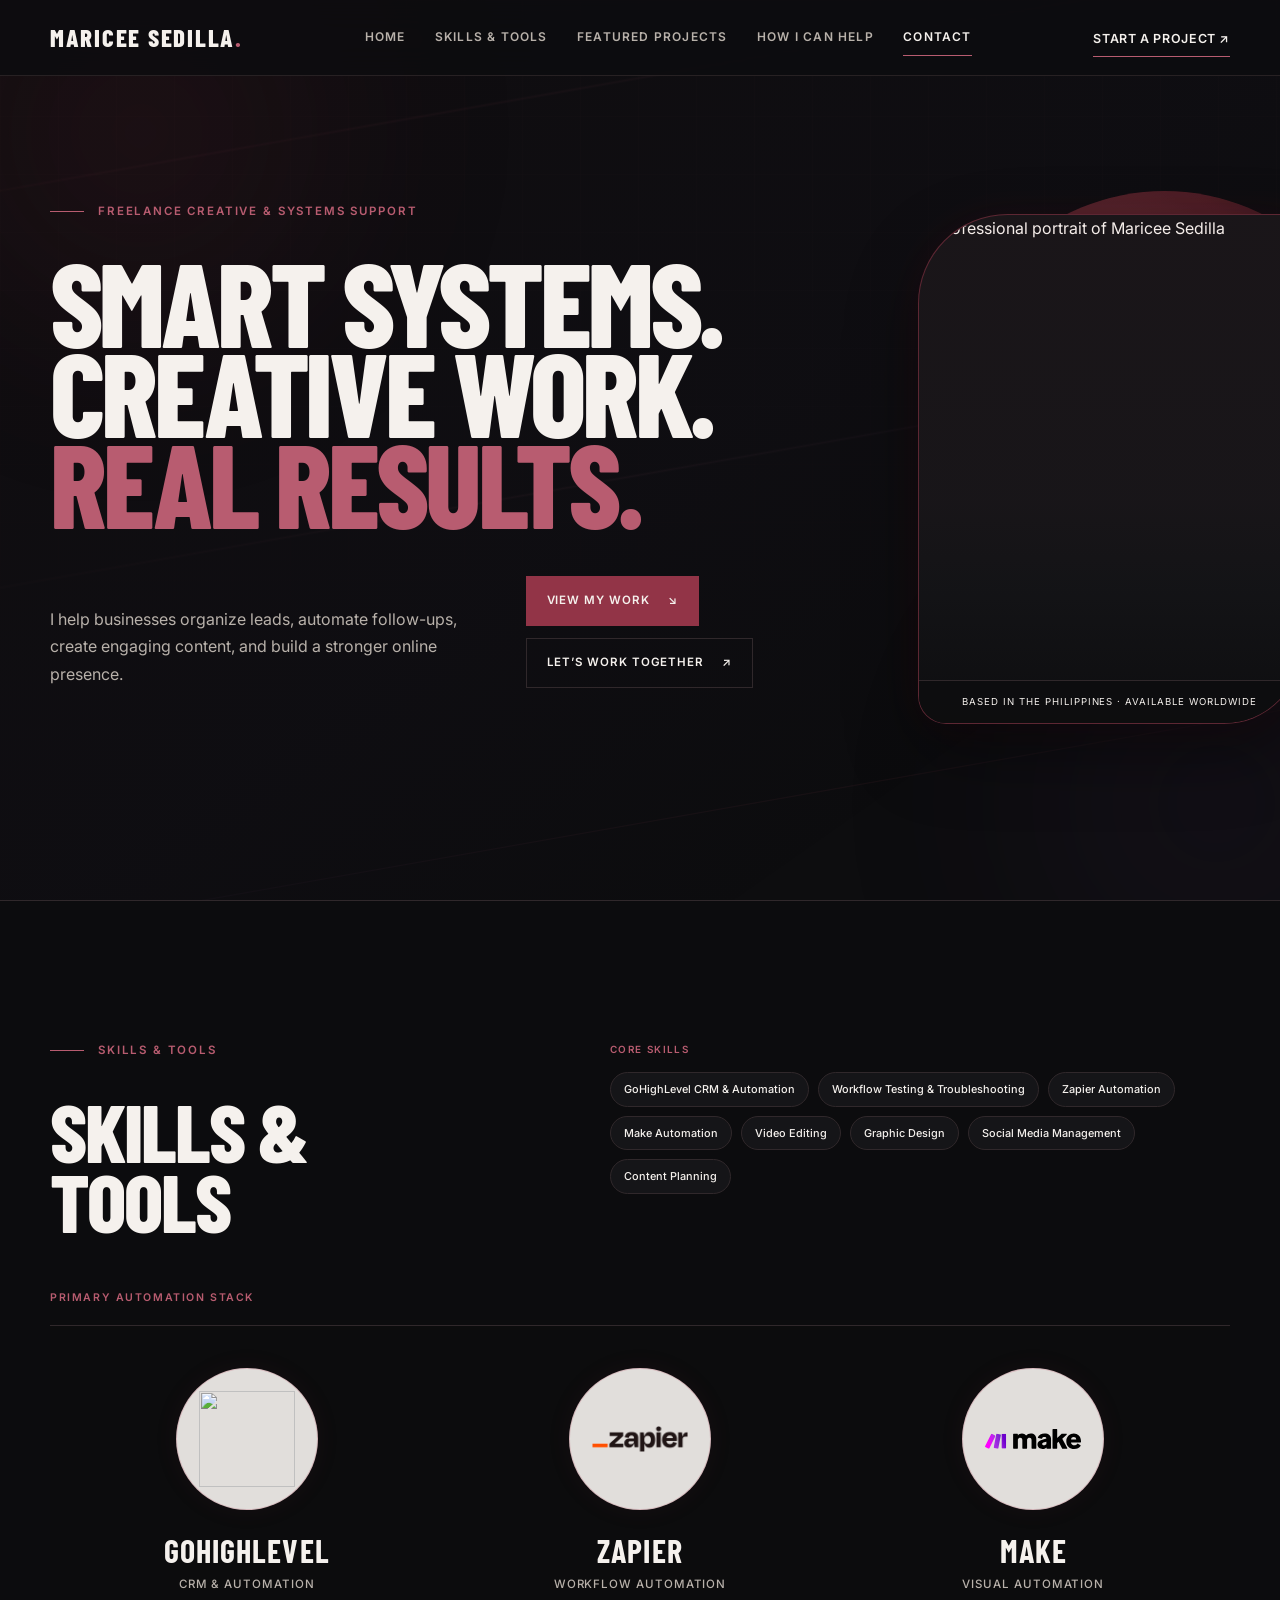
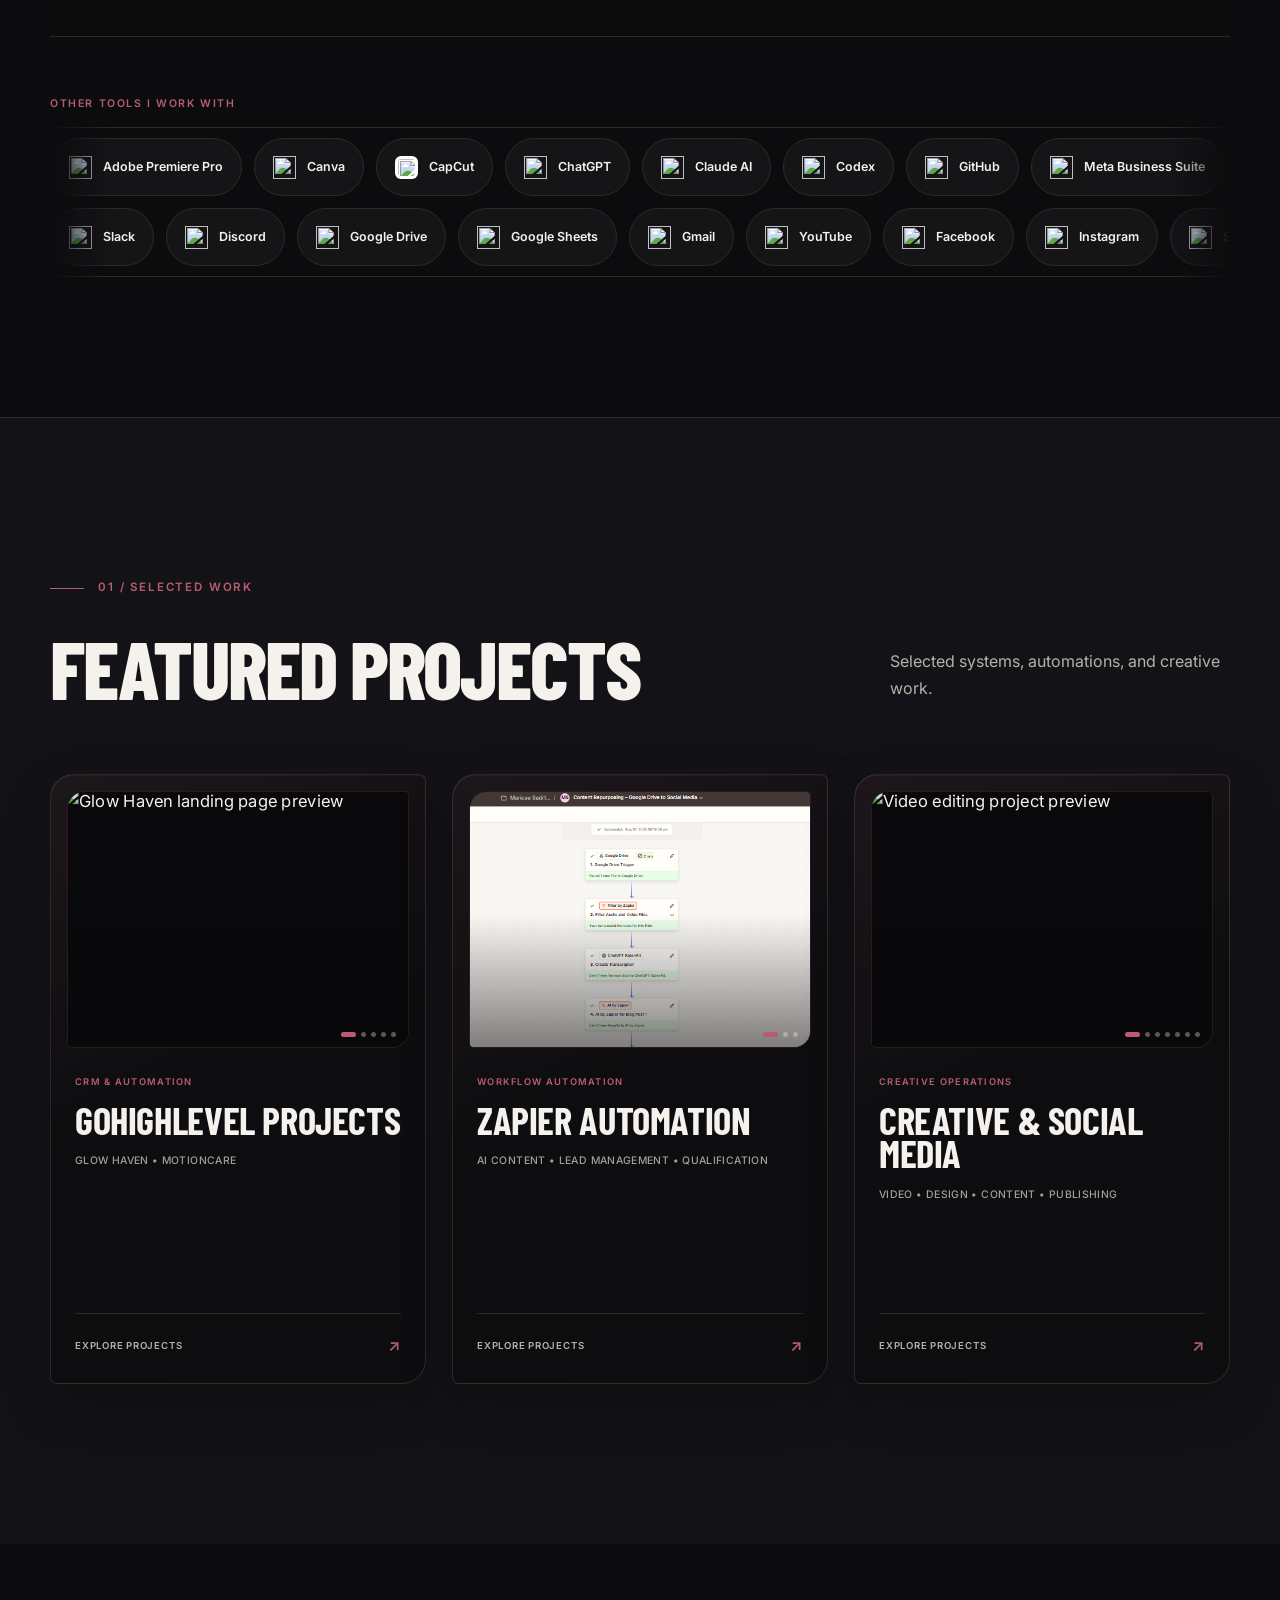
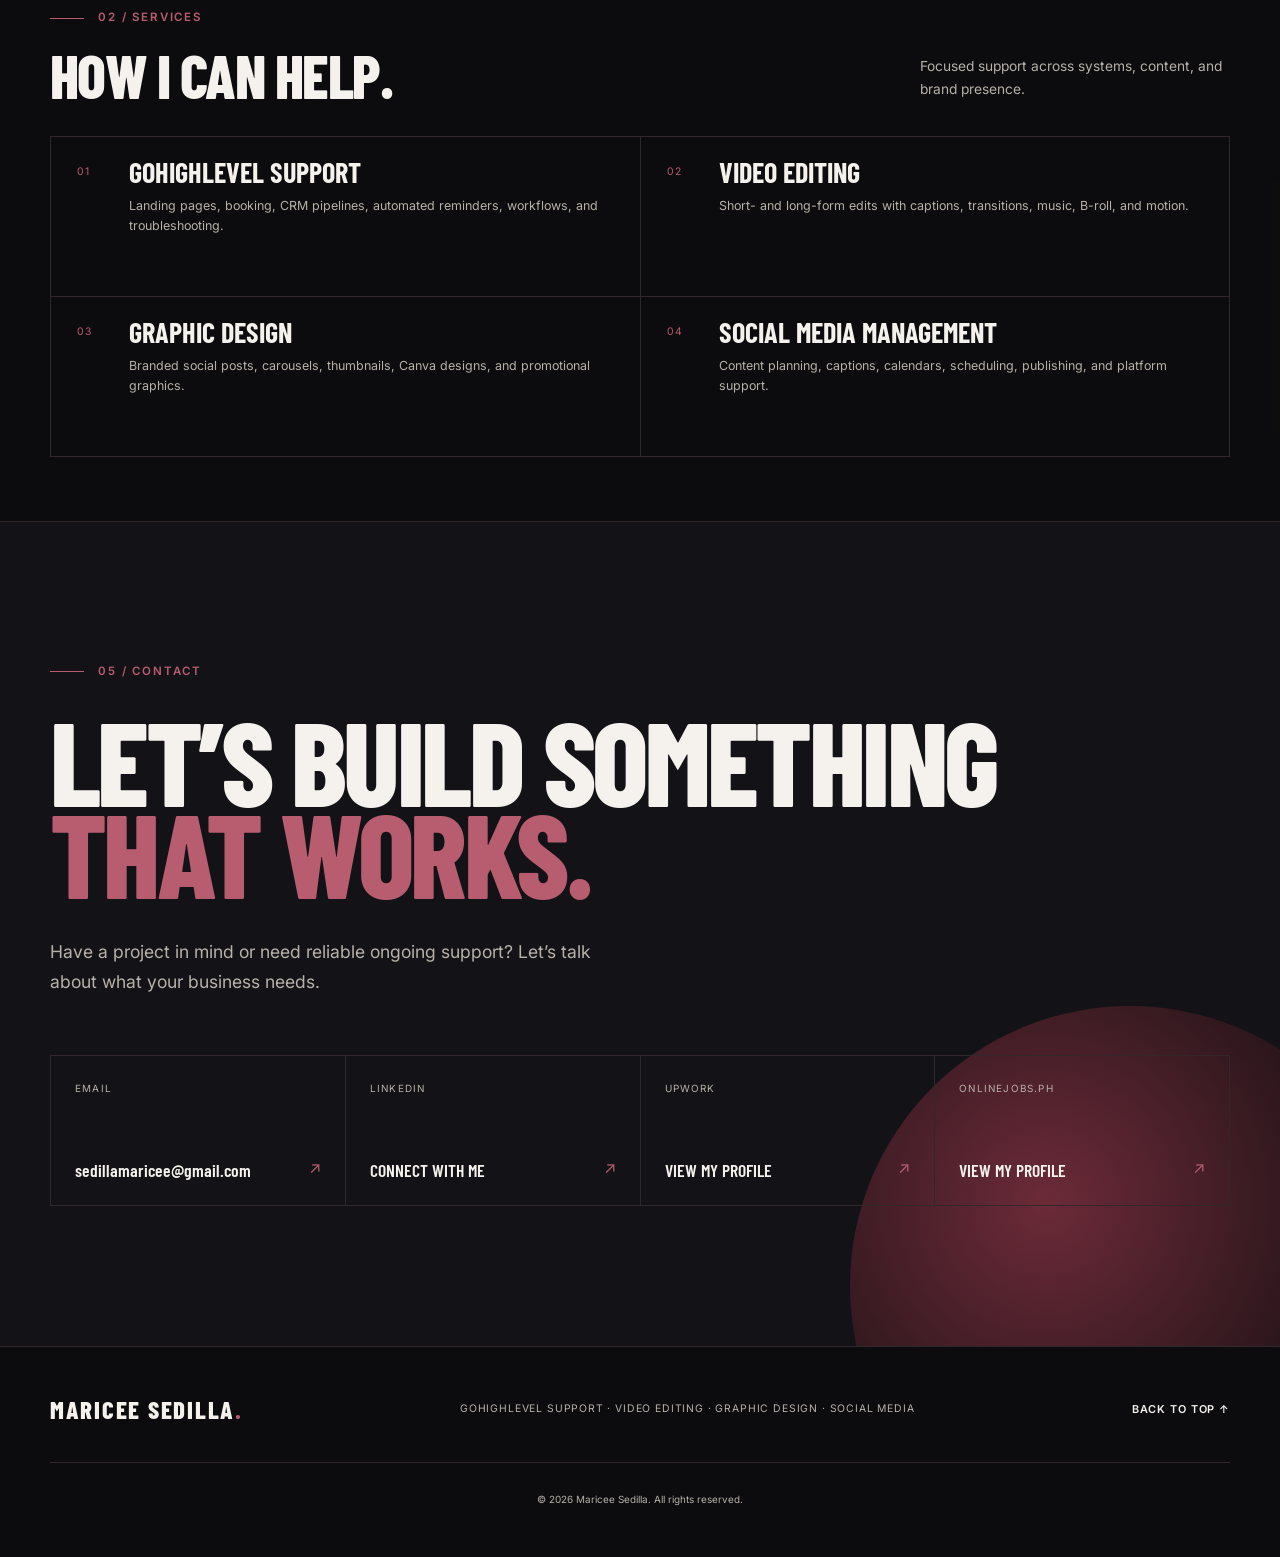
==== index.html @ 7050d8aa "Add Zapier portfolio projects" ====
<!DOCTYPE html>
<html lang="en">
<head>
  <meta charset="UTF-8">
  <meta name="viewport" content="width=device-width, initial-scale=1.0">
  <meta name="description" content="Maricee provides GoHighLevel support, video editing, graphic design, and social media management for service-based businesses.">
  <meta name="theme-color" content="#0D0D0F">
  <title>Maricee — Systems, Content & Creative Support</title>
  <link rel="preconnect" href="https://fonts.googleapis.com">
  <link rel="preconnect" href="https://fonts.gstatic.com" crossorigin>
  <link href="https://fonts.googleapis.com/css2?family=Barlow+Condensed:wght@600;700;800&family=Inter:wght@400;500;600&display=swap" rel="stylesheet">
  <link rel="stylesheet" href="styles.css">
  <script src="script.js" defer></script>
</head>
<body>
  <a class="skip-link" href="#main-content">Skip to main content</a>

  <div class="ambient-background" data-ambient-background aria-hidden="true">
    <div class="ambient-grid"></div>
    <div class="ambient-lines">
      <span class="ambient-line ambient-line-one"></span>
      <span class="ambient-line ambient-line-two"></span>
      <span class="ambient-line ambient-line-three"></span>
    </div>
    <span class="ambient-orb ambient-orb-one"></span>
    <span class="ambient-orb ambient-orb-two"></span>
    <span class="ambient-cursor-glow"></span>
  </div>

  <header class="site-header" id="home">
    <div class="header-inner container">
      <a class="brand" href="#home" aria-label="Maricee Sedilla, back to home">
        MARICEE SEDILLA<span aria-hidden="true">.</span>
      </a>

      <button class="menu-toggle" type="button" aria-expanded="false" aria-controls="primary-navigation">
        <span class="sr-only">Open navigation menu</span>
        <span></span>
        <span></span>
      </button>

      <nav class="primary-nav" id="primary-navigation" aria-label="Primary navigation">
        <a href="#home">HOME</a>
        <a href="#skills">SKILLS &amp; TOOLS</a>
        <a href="#projects">FEATURED PROJECTS</a>
        <a href="#services">HOW I CAN HELP</a>
        <a href="#contact">CONTACT</a>
      </nav>

      <a class="header-cta" href="#contact">Start a project <span aria-hidden="true">↗</span></a>
    </div>
  </header>

  <main id="main-content">
    <section class="hero section-pad" aria-labelledby="hero-title">
      <div class="hero-orb" aria-hidden="true"></div>
      <div class="hero-grid container">
        <div class="hero-copy">
          <p class="eyebrow"><span>Freelance creative & systems support</span></p>
          <h1 id="hero-title">
            <span>SMART SYSTEMS.</span>
            <span>CREATIVE WORK.</span>
            <span class="accent-text">REAL RESULTS.</span>
          </h1>
          <div class="hero-intro">
            <p>I help businesses organize leads, automate follow-ups, create engaging content, and build a stronger online presence.</p>
            <div class="button-row">
              <a class="button button-primary" href="#projects">View My Work <span aria-hidden="true">↘</span></a>
              <a class="button button-secondary" href="#contact">Let’s Work Together <span aria-hidden="true">↗</span></a>
            </div>
          </div>
        </div>

        <div class="hero-portrait-wrap">
          <div class="portrait-frame">
            <img class="portrait-image" src="Image/maricee-sedilla.png" alt="Professional portrait of Maricee Sedilla">
            <span class="portrait-label">Based in the Philippines · Available worldwide</span>
          </div>
        </div>
      </div>
    </section>

    <section class="skills section-pad" id="skills" aria-labelledby="skills-title">
      <div class="container skills-layout">
        <div class="section-heading section-heading-row skills-heading">
          <div class="skills-heading-title">
            <p class="eyebrow"><span>Skills &amp; Tools</span></p>
            <h2 id="skills-title">SKILLS &amp; TOOLS</h2>
          </div>
          <div class="skills-core" aria-labelledby="core-skills-title">
            <p class="core-skills-label" id="core-skills-title">CORE SKILLS</p>
            <ul class="core-skills-list">
              <li>GoHighLevel CRM &amp; Automation</li>
              <li>Workflow Testing &amp; Troubleshooting</li>
              <li>Zapier Automation</li>
              <li>Make Automation</li>
              <li>Video Editing</li>
              <li>Graphic Design</li>
              <li>Social Media Management</li>
              <li>Content Planning</li>
            </ul>
          </div>
        </div>

        <section class="primary-automation-stack" aria-labelledby="primary-stack-title">
          <p class="skills-subheading" id="primary-stack-title">PRIMARY AUTOMATION STACK</p>
          <div class="primary-stack-showcase">
            <article class="primary-tool-item primary-tool-ghl" tabindex="0" aria-label="GoHighLevel, CRM and Automation">
              <div class="primary-tool-logo primary-tool-logo-ghl">
                <img src="assets/icons/gohighlevel.svg" alt="" loading="lazy" decoding="async">
              </div>
              <h3>GOHIGHLEVEL</h3>
              <p>CRM &amp; Automation</p>
            </article>
            <article class="primary-tool-item primary-tool-zapier" tabindex="0" aria-label="Zapier, Workflow Automation">
              <div class="primary-tool-logo primary-tool-logo-zapier">
                <img src="assets/icons/zapier-wordmark-dark.png" alt="" loading="lazy" decoding="async">
              </div>
              <h3>ZAPIER</h3>
              <p>Workflow Automation</p>
            </article>
            <article class="primary-tool-item primary-tool-make" tabindex="0" aria-label="Make, Visual Automation">
              <div class="primary-tool-logo primary-tool-logo-make">
                <img src="assets/icons/make.svg" alt="" loading="lazy" decoding="async">
              </div>
              <h3>MAKE</h3>
              <p>Visual Automation</p>
            </article>
          </div>
        </section>

        <p class="skills-subheading other-tools-heading" id="other-tools-title">OTHER TOOLS I WORK WITH</p>
        <div class="tools-marquee" data-tool-marquee aria-labelledby="other-tools-title">
          <div class="tool-marquee-row" data-marquee-row>
            <div class="tool-marquee-track">
              <ul class="tool-marquee-group">
                <li><img src="assets/icons/premiere-pro.svg" alt="" loading="lazy" decoding="async">Adobe Premiere Pro</li>
                <li><img src="assets/icons/canva.svg" alt="" loading="lazy" decoding="async">Canva</li>
                <li><img class="tool-icon-on-light" src="assets/icons/capcut.svg" alt="" loading="lazy" decoding="async">CapCut</li>
                <li><img src="assets/icons/chatgpt.svg" alt="" loading="lazy" decoding="async">ChatGPT</li>
                <li><img src="assets/icons/claude-ai.svg" alt="" loading="lazy" decoding="async">Claude AI</li>
                <li><img src="assets/icons/codex.svg" alt="" loading="lazy" decoding="async">Codex</li>
                <li><img src="assets/icons/github.svg" alt="" loading="lazy" decoding="async">GitHub</li>
                <li><img src="assets/icons/meta-business-suite.svg" alt="" loading="lazy" decoding="async">Meta Business Suite</li>
              </ul>
            </div>
          </div>
          <div class="tool-marquee-row tool-marquee-row-reverse" data-marquee-row>
            <div class="tool-marquee-track">
              <ul class="tool-marquee-group">
                <li><img src="assets/icons/slack.svg" alt="" loading="lazy" decoding="async">Slack</li>
                <li><img src="assets/icons/discord.svg" alt="" loading="lazy" decoding="async">Discord</li>
                <li><img src="assets/icons/google-drive.svg" alt="" loading="lazy" decoding="async">Google Drive</li>
                <li><img src="assets/icons/google-sheets.svg" alt="" loading="lazy" decoding="async">Google Sheets</li>
                <li><img src="assets/icons/gmail.svg" alt="" loading="lazy" decoding="async">Gmail</li>
                <li><img src="assets/icons/youtube.svg" alt="" loading="lazy" decoding="async">YouTube</li>
                <li><img src="assets/icons/facebook.svg" alt="" loading="lazy" decoding="async">Facebook</li>
                <li><img src="assets/icons/instagram.svg" alt="" loading="lazy" decoding="async">Instagram</li>
              </ul>
            </div>
          </div>
        </div>
      </div>
    </section>

    <section class="projects section-pad" id="projects" aria-labelledby="projects-title">
      <div class="container">
        <div class="section-heading section-heading-row">
          <div>
            <p class="eyebrow"><span>01 / Selected Work</span></p>
            <h2 id="projects-title">FEATURED PROJECTS</h2>
          </div>
          <p>Selected systems, automations, and creative work.</p>
        </div>

        <div class="project-card-grid" data-project-hub aria-label="Featured project categories">
            <a class="project-node project-node-ghl" href="./projects/ghl.html" aria-label="Explore GoHighLevel projects" data-project-node>
              <div class="project-node-visual" data-node-slider>
                <span class="project-node-slide is-active"><img src="Image/Glow-Haven/landing-page.png" alt="Glow Haven landing page preview"></span>
                <span class="project-node-slide"><img src="Image/Glow-Haven/pipeline.png" alt="Glow Haven CRM pipeline preview" loading="lazy"></span>
                <span class="project-node-slide"><img src="Image/MotionCare/landing-page.png" alt="MotionCare Physiotherapy Clinic landing page preview" loading="lazy"></span>
                <span class="project-node-slide"><img src="Image/MotionCare/crm-pipeline.png" alt="MotionCare CRM pipeline preview" loading="lazy"></span>
                <span class="project-node-slide"><img src="Image/MotionCare/workflow-list.png" alt="MotionCare workflow overview preview" loading="lazy"></span>
                <span class="project-node-dots" aria-hidden="true"><i class="is-active"></i><i></i><i></i><i></i><i></i></span>
              </div>
              <span class="project-node-copy"><span class="project-node-category">CRM &amp; Automation</span><strong>GoHighLevel Projects</strong><small>Glow Haven • MotionCare</small><b>Explore Projects <i aria-hidden="true">↗</i></b></span>
            </a>

            <a class="project-node project-node-zapier" href="./projects/zapier.html" aria-label="Explore Zapier automation projects" data-project-node>
              <div class="project-node-visual" data-node-slider>
                <span class="project-node-slide is-active"><img src="Image/Zapier/AI Content Creation &amp; Social Media Publishing Automation/workflow-overview.png" alt="AI content and social media publishing automation preview" loading="lazy"></span>
                <span class="project-node-slide"><img src="Image/Zapier/Automated Lead Management &amp; Follow-Up System/asana.png" alt="Automated lead management in Asana preview" loading="lazy"></span>
                <span class="project-node-slide"><img src="Image/Zapier/Automated Lead Qualification &amp; Sales Prioritization System/workflow-overview.png" alt="Automated lead qualification and sales prioritization preview" loading="lazy"></span>
                <span class="project-node-dots" aria-hidden="true"><i class="is-active"></i><i></i><i></i></span>
              </div>
              <span class="project-node-copy"><span class="project-node-category">Workflow Automation</span><strong>Zapier Automation</strong><small>AI Content • Lead Management • Qualification</small><b>Explore Projects <i aria-hidden="true">↗</i></b></span>
            </a>

            <a class="project-node project-node-creative" href="./projects/creative.html" aria-label="Explore creative and social media projects" data-project-node>
              <div class="project-node-visual" data-node-slider>
                <span class="project-node-slide is-active"><img src="Image/Video-Editing/Health/health-video-01.png" alt="Video editing project preview" loading="lazy"></span>
                <span class="project-node-slide"><img src="Image/Video-Editing/Survival/survival-video-01.png" alt="Survival video editing project preview" loading="lazy"></span>
                <span class="project-node-slide"><img src="Image/Graphic-Design/social-post-01.png" alt="Social media graphic design preview" loading="lazy"></span>
                <span class="project-node-slide"><img src="Image/Graphic-Design/youtube-thumbnail-01.png" alt="Graphic design project preview" loading="lazy"></span>
                <span class="project-node-slide"><img src="Image/Graphic-Design/promo-graphic-01.png" alt="Promotional design preview" loading="lazy"></span>
                <span class="project-node-slide"><img src="Image/Social-Media/content-calendar-01.png" alt="Content calendar project preview" loading="lazy"></span>
                <span class="project-node-slide"><img src="Image/Social-Media/content-scheduled-01.png" alt="Social media scheduling project preview" loading="lazy"></span>
                <span class="project-node-dots" aria-hidden="true"><i class="is-active"></i><i></i><i></i><i></i><i></i><i></i><i></i></span>
              </div>
              <span class="project-node-copy"><span class="project-node-category">Creative Operations</span><strong>Creative &amp; Social Media</strong><small>Video • Design • Content • Publishing</small><b>Explore Projects <i aria-hidden="true">↗</i></b></span>
            </a>
        </div>
      </div>
    </section>

    <section class="services section-pad" id="services" aria-labelledby="services-title">
      <div class="container">
        <div class="section-heading section-heading-row">
          <div>
            <p class="eyebrow"><span>02 / Services</span></p>
            <h2 id="services-title">HOW I CAN HELP.</h2>
          </div>
          <p>Focused support across systems, content, and brand presence.</p>
        </div>

        <div class="service-list">
          <article class="service-item">
            <span class="service-number">01</span>
            <div>
              <h3>GoHighLevel Support</h3>
              <p>Landing pages, booking, CRM pipelines, automated reminders, workflows, and troubleshooting.</p>
            </div>
          </article>
          <article class="service-item">
            <span class="service-number">02</span>
            <div>
              <h3>Video Editing</h3>
              <p>Short- and long-form edits with captions, transitions, music, B-roll, and motion.</p>
            </div>
          </article>
          <article class="service-item">
            <span class="service-number">03</span>
            <div>
              <h3>Graphic Design</h3>
              <p>Branded social posts, carousels, thumbnails, Canva designs, and promotional graphics.</p>
            </div>
          </article>
          <article class="service-item">
            <span class="service-number">04</span>
            <div>
              <h3>Social Media Management</h3>
              <p>Content planning, captions, calendars, scheduling, publishing, and platform support.</p>
            </div>
          </article>
        </div>
      </div>
    </section>

    <section class="contact section-pad" id="contact" aria-labelledby="contact-title">
      <div class="contact-orb" aria-hidden="true"></div>
      <div class="container contact-inner">
        <p class="eyebrow"><span>05 / Contact</span></p>
        <h2 id="contact-title">LET’S BUILD SOMETHING<br><span>THAT WORKS.</span></h2>
        <p>Have a project in mind or need reliable ongoing support? Let’s talk about what your business needs.</p>
        <div class="contact-links">
          <a href="mailto:sedillamaricee@gmail.com?subject=Portfolio%20Inquiry%20for%20Maricee%20Sedilla" aria-label="Email Maricee Sedilla at sedillamaricee@gmail.com"><span>Email</span><strong class="contact-email-address">sedillamaricee@gmail.com</strong><b aria-hidden="true">↗</b></a>
          <a href="https://www.linkedin.com/in/maricee-sedilla-3a23872ab" target="_blank" rel="noopener noreferrer" aria-label="Connect with Maricee Sedilla on LinkedIn, opens in a new tab"><span>LinkedIn</span><strong>CONNECT WITH ME</strong><b aria-hidden="true">↗</b></a>
          <a href="https://www.upwork.com/freelancers/~015e1022c9ebd35893?mp_source=share" target="_blank" rel="noopener noreferrer" aria-label="View Maricee Sedilla’s Upwork profile, opens in a new tab"><span>Upwork</span><strong>VIEW MY PROFILE</strong><b aria-hidden="true">↗</b></a>
          <a href="https://www.onlinejobs.ph/jobseekers/info/372264" target="_blank" rel="noopener noreferrer" aria-label="View Maricee Sedilla’s OnlineJobs.ph profile, opens in a new tab"><span>OnlineJobs.ph</span><strong>VIEW MY PROFILE</strong><b aria-hidden="true">↗</b></a>
        </div>
      </div>
    </section>
  </main>

  <footer class="site-footer">
    <div class="container footer-inner">
      <a class="brand" href="#home" aria-label="Maricee Sedilla, back to home">MARICEE SEDILLA<span aria-hidden="true">.</span></a>
      <p>GoHighLevel Support · Video Editing · Graphic Design · Social Media</p>
      <a class="back-to-top" href="#home">Back to top <span aria-hidden="true">↑</span></a>
      <small>© <span id="current-year">2026</span> Maricee Sedilla. All rights reserved.</small>
    </div>
  </footer>
</body>
</html>
---- styles.css ----
:root {
  --bg: #0d0d0f;
  --bg-soft: #151518;
  --maroon: #6e1f2a;
  --wine: #923447;
  --rose: #b85c70;
  --text: #f5f1ed;
  --text-soft: #b8b1aa;
  --border: #30282b;
  --heading: "Barlow Condensed", "Arial Narrow", sans-serif;
  --body: "Inter", Arial, sans-serif;
  --container: min(1180px, calc(100% - 48px));
  --header-height: 76px;
}

* { box-sizing: border-box; }

html {
  scroll-behavior: smooth;
  scroll-padding-top: var(--header-height);
}

body {
  position: relative;
  isolation: isolate;
  margin: 0;
  background: var(--bg);
  color: var(--text);
  font-family: var(--body);
  font-size: 16px;
  line-height: 1.7;
  overflow-x: hidden;
}

.ambient-background {
  position: fixed;
  z-index: -1;
  inset: 0;
  background: linear-gradient(145deg, rgba(110, 31, 42, .035), rgba(57, 31, 79, .045) 52%, transparent 80%);
  overflow: hidden;
  pointer-events: none;
}

.ambient-grid {
  position: absolute;
  inset: 0;
  background-image: linear-gradient(rgba(184, 92, 112, .035) 1px, transparent 1px), linear-gradient(90deg, rgba(184, 92, 112, .035) 1px, transparent 1px);
  background-size: 58px 58px;
  opacity: .52;
  -webkit-mask-image: linear-gradient(to bottom, rgba(0, 0, 0, .78), transparent 92%);
  mask-image: linear-gradient(to bottom, rgba(0, 0, 0, .78), transparent 92%);
}

.ambient-lines {
  position: absolute;
  inset: -18%;
  opacity: .5;
  transform: rotate(-10deg);
}

.ambient-line {
  position: absolute;
  left: -20%;
  width: 140%;
  height: 1px;
  background: linear-gradient(90deg, transparent, rgba(110, 31, 42, .12) 20%, rgba(146, 52, 71, .22) 46%, rgba(184, 92, 112, .12) 66%, transparent 92%);
  box-shadow: 0 0 10px rgba(146, 52, 71, .08);
  will-change: transform;
}

.ambient-line-one {
  top: 20%;
  animation: ambient-line-flow-one 44s ease-in-out infinite alternate;
}

.ambient-line-two {
  top: 52%;
  background: linear-gradient(90deg, transparent 5%, rgba(110, 31, 42, .08) 24%, rgba(184, 92, 112, .16) 48%, rgba(83, 43, 111, .12) 70%, transparent 94%);
  animation: ambient-line-flow-two 56s ease-in-out infinite alternate;
}

.ambient-line-three {
  top: 80%;
  background: linear-gradient(90deg, transparent 8%, rgba(83, 43, 111, .07) 25%, rgba(146, 52, 71, .18) 56%, rgba(110, 31, 42, .08) 78%, transparent 96%);
  animation: ambient-line-flow-three 66s ease-in-out infinite alternate;
}

.ambient-orb {
  position: absolute;
  width: min(46vw, 720px);
  aspect-ratio: 1;
  border-radius: 50%;
  filter: blur(90px);
  opacity: .18;
  will-change: transform;
}

.ambient-orb-one {
  top: -18%;
  left: -12%;
  background: radial-gradient(circle, rgba(146, 52, 71, .86), rgba(110, 31, 42, .32) 45%, transparent 72%);
  animation: ambient-drift-one 38s ease-in-out infinite alternate;
}

.ambient-orb-two {
  right: -18%;
  bottom: -22%;
  background: radial-gradient(circle, rgba(83, 43, 111, .7), rgba(57, 31, 79, .28) 46%, transparent 72%);
  animation: ambient-drift-two 46s ease-in-out infinite alternate;
}

.ambient-cursor-glow {
  position: absolute;
  top: var(--pointer-y, 50vh);
  left: var(--pointer-x, 50vw);
  display: none;
  width: 480px;
  aspect-ratio: 1;
  border-radius: 50%;
  background: radial-gradient(circle, rgba(184, 92, 112, .1), rgba(83, 43, 111, .035) 42%, transparent 70%);
  opacity: 0;
  transform: translate(-50%, -50%);
  transition: top .55s ease-out, left .55s ease-out, opacity .4s ease;
}

.ambient-background.has-pointer .ambient-cursor-glow { opacity: 1; }

@keyframes ambient-drift-one {
  from { transform: translate3d(-4%, -3%, 0) scale(.96); }
  to { transform: translate3d(16%, 13%, 0) scale(1.08); }
}

@keyframes ambient-drift-two {
  from { transform: translate3d(5%, 8%, 0) scale(1.02); }
  to { transform: translate3d(-17%, -12%, 0) scale(.92); }
}

@keyframes ambient-line-flow-one {
  from { transform: translate3d(-7%, -1vh, 0) scaleX(.96); }
  to { transform: translate3d(8%, 2vh, 0) scaleX(1.03); }
}

@keyframes ambient-line-flow-two {
  from { transform: translate3d(7%, 1vh, 0) scaleX(1.02); }
  to { transform: translate3d(-8%, -2vh, 0) scaleX(.97); }
}

@keyframes ambient-line-flow-three {
  from { transform: translate3d(-5%, 0, 0) scaleX(.98); }
  to { transform: translate3d(6%, -2vh, 0) scaleX(1.04); }
}

@media (hover: hover) and (pointer: fine) and (min-width: 761px) {
  .ambient-cursor-glow { display: block; }
}

body.menu-open { overflow: hidden; }

img { display: block; max-width: 100%; }
a { color: inherit; text-decoration: none; }
button { color: inherit; font: inherit; }

.container { width: var(--container); margin-inline: auto; }
.section-pad { padding: 140px 0; }
.sr-only { position: absolute; width: 1px; height: 1px; padding: 0; margin: -1px; overflow: hidden; clip: rect(0, 0, 0, 0); white-space: nowrap; border: 0; }

.skip-link {
  position: fixed;
  z-index: 999;
  top: 10px;
  left: 10px;
  padding: 10px 16px;
  background: var(--text);
  color: var(--bg);
  transform: translateY(-150%);
  transition: transform .2s ease;
}

.skip-link:focus { transform: translateY(0); }

.site-header {
  position: sticky;
  z-index: 100;
  top: 0;
  height: var(--header-height);
  border-bottom: 1px solid rgba(48, 40, 43, .75);
  background: rgba(13, 13, 15, .88);
  backdrop-filter: blur(16px);
}

.header-inner { height: 100%; display: flex; align-items: center; justify-content: space-between; gap: 28px; }
.brand { font: 800 1.55rem/1 var(--heading); letter-spacing: .07em; }
.brand span { color: var(--rose); }
.primary-nav { display: flex; align-items: center; gap: clamp(20px, 2.3vw, 38px); }
.primary-nav a { position: relative; color: var(--text-soft); font-size: .75rem; font-weight: 600; letter-spacing: .1em; text-transform: uppercase; transition: color .2s ease; }
.primary-nav a::after { position: absolute; right: 0; bottom: -8px; left: 0; height: 1px; background: var(--rose); content: ""; transform: scaleX(0); transform-origin: left; transition: transform .2s ease; }
.primary-nav a:hover, .primary-nav a.active { color: var(--text); }
.primary-nav a:hover::after, .primary-nav a.active::after { transform: scaleX(1); }
.header-cta { padding: 10px 0 7px; border-bottom: 1px solid var(--rose); font-size: .78rem; font-weight: 600; letter-spacing: .05em; text-transform: uppercase; }
.menu-toggle { display: none; width: 42px; height: 42px; padding: 11px 8px; border: 0; background: transparent; cursor: pointer; }
.menu-toggle > span:not(.sr-only) { display: block; width: 26px; height: 1px; margin: 6px 0; background: var(--text); transition: transform .2s ease; }

.eyebrow { display: flex; align-items: center; gap: 14px; margin: 0 0 34px; color: var(--rose); font-size: .72rem; font-weight: 600; letter-spacing: .16em; text-transform: uppercase; }
.eyebrow::before { width: 34px; height: 1px; background: var(--rose); content: ""; }

.hero { position: relative; min-height: calc(100vh - var(--header-height)); padding-top: 90px; padding-bottom: clamp(64px, 7vw, 90px); overflow: hidden; }
.hero-orb { position: absolute; top: 14%; right: -8vw; width: clamp(270px, 34vw, 540px); aspect-ratio: 1; border-radius: 50%; background: radial-gradient(circle at 35% 35%, var(--wine), var(--maroon) 45%, #321116 75%); opacity: .78; filter: saturate(.75); }
.hero-orb::after { position: absolute; inset: 12%; border: 1px solid rgba(245, 241, 237, .12); border-radius: inherit; content: ""; }
.hero-grid { position: relative; display: grid; grid-template-columns: minmax(0, 1.65fr) minmax(270px, .65fr); align-items: center; gap: clamp(42px, 6vw, 90px); }
.hero-copy h1 { position: relative; z-index: 2; margin: 0; font: 800 clamp(4.4rem, 9.2vw, 8.7rem)/.77 var(--heading); letter-spacing: -.035em; text-transform: uppercase; }
.hero-copy h1 span { display: block; }
.hero-copy .accent-text { color: var(--rose); }
.hero-intro { display: grid; grid-template-columns: minmax(260px, 450px) auto; align-items: end; gap: 42px; margin-top: 48px; }
.hero-intro p { margin: 0; color: var(--text-soft); font-size: 1rem; }
.button-row { display: flex; flex-wrap: wrap; gap: 12px; }
.button { display: inline-flex; min-height: 50px; align-items: center; justify-content: center; gap: 18px; padding: 12px 20px; border: 1px solid var(--border); font-size: .72rem; font-weight: 600; letter-spacing: .08em; text-transform: uppercase; transition: color .2s ease, background .2s ease, border-color .2s ease, transform .2s ease; }
.button:hover { transform: translateY(-2px); }
.button-primary { border-color: var(--wine); background: var(--wine); color: var(--text); }
.button-primary:hover { border-color: var(--rose); background: var(--rose); }
.button-secondary { background: transparent; }
.button-secondary:hover { border-color: var(--rose); color: var(--rose); }
.hero-portrait-wrap { position: relative; align-self: end; padding-top: 48px; }
.portrait-frame { position: relative; aspect-ratio: 3 / 4; min-height: 510px; border: 1px solid rgba(146, 52, 71, .58); border-radius: clamp(58px, 7vw, 96px) 18px clamp(46px, 6vw, 78px) 28px; background: var(--bg-soft); box-shadow: 0 30px 70px rgba(0, 0, 0, .38), 0 0 42px rgba(110, 31, 42, .14); overflow: hidden; }
.portrait-frame::after { position: absolute; z-index: 1; inset: 0; background: linear-gradient(to bottom, rgba(110, 31, 42, .055) 0%, rgba(110, 31, 42, .035) 56%, rgba(13, 13, 15, .22) 74%, rgba(13, 13, 15, .9) 100%); content: ""; pointer-events: none; }
.portrait-image { position: absolute; inset: 0; width: 100%; height: 100%; object-fit: cover; object-position: 57% 38%; filter: brightness(1.02) contrast(1.015) saturate(.98); }
.portrait-image.is-missing { display: none; }
.portrait-label { position: absolute; z-index: 2; right: 0; bottom: 0; left: 0; padding: 13px 16px; border-top: 1px solid var(--border); background: rgba(13, 13, 15, .72); font-size: .6rem; letter-spacing: .1em; text-align: center; text-transform: uppercase; }
.section-heading h2 { margin: 0; font: 800 clamp(3.4rem, 6.4vw, 6.5rem)/.86 var(--heading); letter-spacing: -.025em; text-transform: uppercase; }
.outline-text { color: transparent; -webkit-text-stroke: 1px var(--text-soft); }
.split-layout { display: grid; grid-template-columns: 1.1fr .9fr; gap: clamp(60px, 10vw, 150px); }
.about { border-top: 1px solid var(--border); background: var(--bg-soft); }
.about-copy { align-self: end; padding-bottom: 8px; }
.about-copy p { margin: 0 0 24px; color: var(--text-soft); }
.about-copy .lead { color: var(--text); font-size: clamp(1.25rem, 2.1vw, 1.65rem); line-height: 1.5; }
.text-link { display: inline-flex; gap: 20px; margin-top: 24px; padding-bottom: 8px; border-bottom: 1px solid var(--rose); font-size: .72rem; font-weight: 600; letter-spacing: .1em; text-transform: uppercase; }

.section-heading-row { display: flex; align-items: flex-end; justify-content: space-between; gap: 50px; margin-bottom: 70px; }
.section-heading-row > p { width: min(100%, 340px); margin: 0; color: var(--text-soft); }
.services { padding: 64px 0; background: rgba(13, 13, 15, .93); }
.services .section-heading-row { margin-bottom: 34px; }
.services .section-heading h2 { font-size: clamp(2.7rem, 4.7vw, 4.5rem); }
.services .eyebrow { margin-bottom: 22px; }
.services .section-heading-row > p { max-width: 310px; font-size: .86rem; }
.service-list { display: grid; grid-template-columns: repeat(2, minmax(0, 1fr)); border-top: 1px solid var(--border); border-left: 1px solid var(--border); }
.service-item { display: grid; min-height: 160px; grid-template-columns: 34px minmax(0, 1fr); align-items: start; gap: 18px; margin: 0; padding: 26px; border-right: 1px solid var(--border); border-bottom: 1px solid var(--border); }
.service-number { color: var(--rose); font-size: .65rem; letter-spacing: .12em; }
.service-item h3 { margin: -5px 0 10px; font: 700 clamp(1.65rem, 2.2vw, 2.15rem)/1 var(--heading); text-transform: uppercase; }
.service-item p { max-width: 470px; margin: 0; color: var(--text-soft); font-size: .78rem; line-height: 1.6; }

.projects { padding: 160px 0; border-top: 1px solid var(--border); background: rgba(21, 21, 24, .93); overflow: hidden; }
.projects .section-heading-row { margin-bottom: 72px; }
.project-node { position: relative; z-index: 2; display: flex; width: min(100%, 380px); min-height: 330px; flex-direction: column; padding: 14px; border: 1px solid rgba(245, 241, 237, .12); border-radius: 24px 7px 24px 7px; background: rgba(13, 13, 15, .86); color: var(--text); box-shadow: 0 18px 44px rgba(0, 0, 0, .22); overflow: hidden; transition: border-color .38s ease, background .38s ease, box-shadow .38s ease, transform .38s ease; }
.project-node:hover,
.project-node:focus-visible { border-color: rgba(184, 92, 112, .72); background: rgba(24, 17, 20, .94); box-shadow: 0 24px 60px rgba(0, 0, 0, .32), 0 0 32px rgba(146, 52, 71, .16); transform: translateY(-7px) scale(1.012); }
.project-node-visual { position: relative; aspect-ratio: 16 / 9; border: 1px solid rgba(245, 241, 237, .09); border-radius: 15px 4px 15px 4px; background: #09090b; overflow: hidden; }
.project-node-slide { position: absolute; inset: 0; display: block; opacity: 0; visibility: hidden; transition: opacity .8s ease, visibility .8s ease; }
.project-node-slide.is-active { opacity: 1; visibility: visible; }
.project-node-slide > img { width: 100%; height: 100%; object-fit: cover; object-position: top center; transform: scale(1.01); transition: transform 4s ease; }
.project-node-slide.is-active > img { transform: scale(1.035); }
.project-node-ghl .project-node-slide > img { object-fit: contain; background: #09090b; }
.project-node-visual::after { position: absolute; z-index: 2; inset: 0; background: linear-gradient(to top, rgba(7, 7, 9, .5), transparent 52%); content: ""; pointer-events: none; }
.project-node-dots { position: absolute; z-index: 3; right: 12px; bottom: 10px; display: flex; gap: 5px; }
.project-node-dots i { width: 5px; height: 5px; border-radius: 99px; background: rgba(245, 241, 237, .34); transition: width .3s ease, background .3s ease; }
.project-node-dots i.is-active { width: 15px; background: var(--rose); }
.project-node-copy { display: grid; flex: 1; grid-template-columns: 1fr auto; align-content: end; gap: 7px 14px; padding: 20px 6px 6px; }
.project-node-copy strong { grid-column: 1 / -1; font: 700 clamp(1.65rem, 2.3vw, 2.15rem)/.94 var(--heading); letter-spacing: -.01em; text-transform: uppercase; }
.project-node-copy small { color: var(--text-soft); font-size: .62rem; line-height: 1.45; }
.project-node-copy b { align-self: end; color: var(--rose); font-size: .56rem; font-weight: 600; letter-spacing: .08em; text-transform: uppercase; }
.project-card-grid { display: grid; grid-template-columns: repeat(3, minmax(0, 1fr)); align-items: stretch; gap: 26px; }
.project-card-grid .project-node { grid-area: auto; width: 100%; min-height: 610px; justify-self: stretch; padding: 16px; border-color: rgba(184, 92, 112, .25); border-radius: 24px 7px 24px 7px; background: linear-gradient(155deg, rgba(33, 25, 29, .72), rgba(13, 13, 15, .94) 48%); box-shadow: inset 0 1px 0 rgba(245, 241, 237, .035), 0 20px 50px rgba(0, 0, 0, .22); }
.project-card-grid .project-node-visual { aspect-ratio: 4 / 3; border-color: rgba(184, 92, 112, .2); border-radius: 17px 5px 17px 5px; }
.project-card-grid .project-node-copy { grid-template-columns: minmax(0, 1fr); grid-template-rows: auto auto auto 1fr; align-content: start; gap: 0; padding: 26px 8px 8px; }
.project-node-category { margin-bottom: 14px; color: var(--rose); font-size: .58rem; font-weight: 600; letter-spacing: .14em; text-transform: uppercase; }
.project-card-grid .project-node-copy strong { margin-bottom: 16px; font-size: clamp(2.25rem, 3vw, 3.25rem); line-height: .88; }
.project-card-grid .project-node-copy small { color: rgba(245, 241, 237, .64); font-size: .65rem; font-weight: 500; letter-spacing: .035em; line-height: 1.55; text-transform: uppercase; }
.project-card-grid .project-node-copy > b { display: flex; align-self: end; align-items: center; justify-content: space-between; margin-top: 24px; padding-top: 18px; border-top: 1px solid rgba(245, 241, 237, .12); color: var(--text-soft); font-size: .6rem; transition: color .3s ease, border-color .3s ease; }
.project-card-grid .project-node-copy > b i { color: var(--rose); font-size: 1rem; font-style: normal; transition: transform .3s ease; }
.project-card-grid .project-node:hover,
.project-card-grid .project-node:focus-visible { border-color: rgba(184, 92, 112, .78); box-shadow: inset 0 1px 0 rgba(245, 241, 237, .05), 0 28px 70px rgba(0, 0, 0, .34), 0 0 34px rgba(146, 52, 71, .17); transform: translateY(-8px); }
.project-card-grid .project-node:hover .project-node-slide.is-active > img,
.project-card-grid .project-node:focus-visible .project-node-slide.is-active > img { transform: scale(1.065); }
.project-card-grid .project-node:hover .project-node-copy > b,
.project-card-grid .project-node:focus-visible .project-node-copy > b { border-color: rgba(184, 92, 112, .5); color: #fffdfa; }
.project-card-grid .project-node:hover .project-node-copy > b i,
.project-card-grid .project-node:focus-visible .project-node-copy > b i { transform: translate(3px, -3px); }

.skills { overflow: hidden; border-top: 1px solid var(--border); background: rgba(13, 13, 15, .93); }
.skills-heading { align-items: flex-start; }
.skills .section-heading-row { margin-bottom: 54px; }
.skills-heading-title { flex: 0 1 440px; }
.skills-core { flex: 1 1 590px; max-width: 620px; }
.core-skills-label { margin: 0 0 14px; color: var(--rose); font-size: .62rem; font-weight: 600; letter-spacing: .14em; text-transform: uppercase; }
.core-skills-list { display: flex; flex-wrap: wrap; gap: 9px; margin: 0; padding: 0; list-style: none; }
.core-skills-list li { padding: 9px 13px; border: 1px solid var(--border); border-radius: 999px; background: var(--bg-soft); color: var(--text); font-size: .68rem; font-weight: 500; line-height: 1.35; white-space: nowrap; transition: border-color .2s ease, background .2s ease, color .2s ease, box-shadow .2s ease; }
.core-skills-list li:hover { border-color: rgba(184, 92, 112, .66); background: rgba(146, 52, 71, .14); color: var(--rose); box-shadow: 0 0 20px rgba(146, 52, 71, .11); }
.skills-subheading { margin: 0 0 18px; color: var(--rose); font-size: .66rem; font-weight: 600; letter-spacing: .15em; text-transform: uppercase; }
.primary-automation-stack { margin-bottom: 58px; }
.primary-stack-showcase { display: grid; grid-template-columns: repeat(3, minmax(0, 1fr)); border-top: 1px solid var(--border); border-bottom: 1px solid var(--border); background: rgba(13, 13, 15, .28); }
.primary-tool-item { --tool-glow: rgba(245, 241, 237, .11); --logo-glow: rgba(245, 241, 237, .2); position: relative; isolation: isolate; display: flex; min-width: 0; min-height: 310px; flex-direction: column; align-items: center; justify-content: center; padding: 34px 24px; text-align: center; overflow: hidden; }
.primary-tool-item::before { position: absolute; z-index: -1; inset: 8%; border-radius: 50%; background: radial-gradient(circle at 50% 46%, var(--tool-glow), transparent 67%); content: ""; opacity: 0; transform: scale(.88); transition: opacity .36s ease, transform .36s ease; pointer-events: none; }
.primary-tool-zapier { --tool-glow: rgba(255, 79, 0, .14); --logo-glow: rgba(255, 79, 0, .3); }
.primary-tool-make { --tool-glow: rgba(176, 45, 233, .14); --logo-glow: rgba(137, 31, 204, .3); }
.primary-tool-logo { display: flex; width: 142px; height: 142px; flex: none; align-items: center; justify-content: center; margin: 0 auto 24px; padding: 23px; border: 1px solid rgba(184, 92, 112, .28); border-radius: 50%; background: rgba(245, 241, 237, .92); box-shadow: 0 0 24px rgba(146, 52, 71, .08); overflow: hidden; transition: border-color .36s ease, box-shadow .36s ease, transform .36s ease, filter .36s ease; }
.primary-tool-logo img { width: 96px; height: 96px; max-width: 96px; max-height: 96px; object-fit: contain; }
.primary-tool-item h3 { margin: 0; color: var(--text); font-family: var(--heading); font-size: 2rem; font-weight: 700; line-height: 1; letter-spacing: .035em; text-transform: uppercase; transition: color .36s ease, text-shadow .36s ease; }
.primary-tool-item > p { margin: 9px 0 0; color: var(--text-soft); font-size: .72rem; font-weight: 500; letter-spacing: .08em; text-transform: uppercase; }
.primary-tool-item:hover::before,
.primary-tool-item:focus::before,
.primary-tool-item:active::before { opacity: 1; transform: scale(1); }
.primary-tool-item:hover .primary-tool-logo,
.primary-tool-item:focus .primary-tool-logo,
.primary-tool-item:active .primary-tool-logo { border-color: rgba(184, 92, 112, .48); box-shadow: 0 0 38px var(--logo-glow); filter: brightness(1.03); transform: scale(1.055); }
.primary-tool-item:hover h3,
.primary-tool-item:focus h3,
.primary-tool-item:active h3 { color: #fffdfa; text-shadow: 0 0 20px var(--logo-glow); }
.other-tools-heading { margin-bottom: 14px; }
.tools-marquee { min-width: 0; overflow: hidden; padding: 10px 0; border-top: 1px solid var(--border); border-bottom: 1px solid var(--border); -webkit-mask-image: linear-gradient(to right, transparent, #000 5%, #000 95%, transparent); mask-image: linear-gradient(to right, transparent, #000 5%, #000 95%, transparent); }
.tool-marquee-row { overflow: hidden; }
.tool-marquee-row + .tool-marquee-row { margin-top: 12px; }
.tool-marquee-track { display: flex; width: max-content; will-change: transform; }
.tools-marquee.is-ready .tool-marquee-track { animation: tool-marquee-left 48s linear infinite; }
.tools-marquee.is-ready .tool-marquee-row-reverse .tool-marquee-track { animation-name: tool-marquee-right; animation-duration: 54s; }
.tools-marquee:hover .tool-marquee-track { animation-play-state: paused; }
.tool-marquee-group { display: flex; flex: none; gap: 12px; margin: 0; padding: 0 12px 0 0; list-style: none; }
.tool-marquee-group li { display: inline-flex; min-height: 58px; align-items: center; gap: 11px; padding: 0 18px; border: 1px solid var(--border); border-radius: 999px; background: var(--bg-soft); color: var(--text); font-size: .78rem; font-weight: 600; white-space: nowrap; transition: border-color .25s ease, background .25s ease, box-shadow .25s ease, color .25s ease, transform .25s ease; }
.tool-marquee-group li:hover { border-color: rgba(184, 92, 112, .72); background: rgba(146, 52, 71, .12); box-shadow: 0 0 28px rgba(146, 52, 71, .2); color: var(--rose); transform: translateY(-1px); }
.tool-marquee-group img { width: 23px; height: 23px; flex: none; object-fit: contain; }
.tool-marquee-group img.tool-icon-on-light { padding: 3px; border-radius: 6px; background: #fff; }
@keyframes tool-marquee-left { to { transform: translate3d(-50%, 0, 0); } }
@keyframes tool-marquee-right { from { transform: translate3d(-50%, 0, 0); } to { transform: translate3d(0, 0, 0); } }

.contact { position: relative; border-top: 1px solid var(--border); background: rgba(21, 21, 24, .93); overflow: hidden; }
.contact-orb { position: absolute; right: -130px; bottom: -220px; width: 560px; aspect-ratio: 1; border-radius: 50%; background: radial-gradient(circle at 35% 35%, rgba(146, 52, 71, .7), rgba(110, 31, 42, .25) 55%, transparent 70%); }
.contact-inner { position: relative; }
.contact h2 { max-width: 970px; margin: 0 0 38px; font: 800 clamp(4rem, 9.2vw, 9rem)/.78 var(--heading); letter-spacing: -.03em; text-transform: uppercase; }
.contact h2 span { color: var(--rose); }
.contact-inner > p:not(.eyebrow) { max-width: 550px; margin: 0 0 58px; color: var(--text-soft); font-size: 1.1rem; }
.contact-links { display: grid; grid-template-columns: repeat(4, 1fr); border-top: 1px solid var(--border); border-left: 1px solid var(--border); }
.contact-links a { display: grid; min-height: 150px; grid-template-columns: 1fr auto; align-content: space-between; gap: 4px; padding: 24px; border-right: 1px solid var(--border); border-bottom: 1px solid var(--border); cursor: pointer; transition: background .2s ease, border-color .2s ease; }
.contact-links a:hover { border-color: rgba(184, 92, 112, .55); background: rgba(146, 52, 71, .14); }
.contact-links span { grid-column: 1 / -1; color: var(--text-soft); font-size: .62rem; letter-spacing: .12em; text-transform: uppercase; }
.contact-links strong { align-self: end; font: 600 1.1rem/1.2 var(--heading); text-transform: uppercase; }
.contact-links .contact-email-address { text-transform: none; }
.contact-links b { align-self: end; color: var(--rose); font-weight: 400; transition: transform .2s ease; }
.contact-links a:hover b { transform: translate(3px, -3px); }

.site-footer { padding: 50px 0; border-top: 1px solid var(--border); background: rgba(13, 13, 15, .95); }
.footer-inner { display: grid; grid-template-columns: auto 1fr auto; align-items: center; gap: 40px; }
.footer-inner p { margin: 0; color: var(--text-soft); font-size: .65rem; letter-spacing: .08em; text-align: center; text-transform: uppercase; }
.back-to-top { font-size: .68rem; font-weight: 600; letter-spacing: .08em; text-transform: uppercase; }
.footer-inner small { grid-column: 1 / -1; padding-top: 28px; border-top: 1px solid var(--border); color: var(--text-soft); font-size: .62rem; text-align: center; }

:focus-visible { outline: 2px solid var(--rose); outline-offset: 4px; }
@media (prefers-reduced-motion: reduce) { html { scroll-behavior: auto; } *, *::before, *::after { scroll-behavior: auto !important; transition-duration: .01ms !important; } }

@media (max-width: 1024px) {
  .section-pad { padding: 110px 0; }
  .projects { padding: 130px 0; }
  .services { padding: 64px 0; }
  .header-cta { display: none; }
  .hero-grid { grid-template-columns: minmax(0, 1.45fr) minmax(240px, .55fr); gap: 32px; }
  .hero-copy h1 { font-size: clamp(4rem, 9.6vw, 7rem); }
  .hero-intro { grid-template-columns: 1fr; gap: 28px; }
  .portrait-frame { min-height: 430px; }
  .split-layout { grid-template-columns: 1fr; gap: 60px; }
  .about-copy { max-width: 700px; }
  .project-card-grid { grid-template-columns: repeat(2, minmax(0, 1fr)); gap: 24px; }
  .project-card-grid .project-node { min-height: 590px; }
  .project-card-grid .project-node:last-child { grid-column: 1 / -1; width: calc(50% - 12px); justify-self: center; }
  .primary-tool-item { min-height: 286px; padding: 28px 18px; }
  .primary-tool-logo { width: 126px; height: 126px; padding: 19px; }
  .primary-tool-logo img { width: 88px; height: 88px; max-width: 88px; max-height: 88px; }
  .contact-links { grid-template-columns: 1fr 1fr; }
}

@media (max-width: 760px) {
  :root { --container: min(100% - 32px, 620px); --header-height: 68px; }
  .ambient-grid { background-size: 44px 44px; opacity: .34; }
  .ambient-lines { inset: -12% -55%; opacity: .3; transform: rotate(-14deg); }
  .ambient-line { left: -35%; width: 170%; }
  .ambient-line-one { animation-duration: 62s; }
  .ambient-line-two { animation-duration: 76s; }
  .ambient-line-three { display: none; }
  .ambient-orb { width: 82vw; filter: blur(76px); opacity: .13; }
  .ambient-orb-one { top: 4%; left: -38%; animation-duration: 52s; }
  .ambient-orb-two { display: none; }
  .section-pad { padding: 86px 0; }
  .menu-toggle { display: block; z-index: 2; margin-left: auto; }
  .menu-toggle[aria-expanded="true"] > span:nth-of-type(2) { transform: translateY(3.5px) rotate(45deg); }
  .menu-toggle[aria-expanded="true"] > span:nth-of-type(3) { transform: translateY(-3.5px) rotate(-45deg); }
  .primary-nav { position: fixed; inset: var(--header-height) 0 auto; display: grid; padding: 18px 24px 28px; border-bottom: 1px solid var(--border); background: rgba(13, 13, 15, .98); opacity: 0; pointer-events: none; transform: translateY(-12px); transition: opacity .2s ease, transform .2s ease; }
  .primary-nav.is-open { opacity: 1; pointer-events: auto; transform: translateY(0); }
  .primary-nav a { padding: 12px 0; font: 700 1.7rem/1 var(--heading); }
  .hero { padding-top: 66px; }
  .hero-grid { grid-template-columns: 1fr; }
  .hero-copy h1 { font-size: clamp(3.85rem, 18vw, 6rem); }
  .hero-intro { margin-top: 34px; }
  .hero-portrait-wrap { width: min(88%, 380px); justify-self: end; padding-top: 20px; }
  .portrait-frame { min-height: 0; }
  .hero-orb { top: 44%; right: -35vw; width: 80vw; }
  .section-heading-row { display: block; margin-bottom: 48px; }
  .section-heading-row > p { margin-top: 24px; }
  .section-heading h2 { font-size: clamp(3.2rem, 15vw, 5rem); }
  .projects { padding: 100px 0; }
  .projects .section-heading-row { margin-bottom: 58px; }
  .services { padding: 56px 0; }
  .services .section-heading-row { margin-bottom: 30px; }
  .service-list { grid-template-columns: 1fr; }
  .service-item { min-height: 0; grid-template-columns: 30px minmax(0, 1fr); gap: 14px; padding: 24px 18px; }
  .project-card-grid { grid-template-columns: minmax(0, 1fr); gap: 20px; }
  .project-card-grid .project-node,
  .project-card-grid .project-node:last-child { grid-column: auto; width: 100%; min-height: 560px; }
  .project-card-grid .project-node-copy strong { font-size: clamp(2.25rem, 11vw, 3.25rem); }
  .tools-marquee { width: 100%; }
  .skills .section-heading-row { margin-bottom: 38px; }
  .skills-core { max-width: none; margin-top: 28px; }
  .core-skills-list { gap: 8px; }
  .core-skills-list li { padding: 8px 12px; font-size: .66rem; white-space: normal; }
  .primary-automation-stack { margin-bottom: 46px; }
  .primary-stack-showcase { grid-template-columns: 1fr; }
  .primary-tool-item { min-height: 250px; padding: 26px 20px; }
  .primary-tool-logo { width: 120px; height: 120px; margin-bottom: 20px; padding: 18px; }
  .primary-tool-logo img { width: 84px; height: 84px; max-width: 84px; max-height: 84px; }
  .primary-tool-item h3 { font-size: 1.85rem; }
  .tool-marquee-group li { min-height: 52px; padding: 0 15px; font-size: .72rem; }
  .tool-marquee-group img { width: 21px; height: 21px; }
  .contact h2 { font-size: clamp(3.6rem, 16vw, 6rem); }
  .contact-links { grid-template-columns: 1fr; }
  .contact-links a { min-height: 120px; }
  .footer-inner { grid-template-columns: 1fr auto; }
  .footer-inner p { display: none; }
}

@media (max-width: 420px) {
  .button-row { display: grid; }
  .button { width: 100%; }
  .hero-portrait-wrap { width: 100%; }
}

@media (prefers-reduced-motion: reduce) {
  .ambient-line { animation: none; transform: none; }
  .ambient-orb { animation: none; transform: none; }
  .ambient-cursor-glow { display: none; }
  .project-node,
  .project-node-slide,
  .project-node-slide > img,
  .project-node-dots i { transition: none; }
  .project-node:hover,
  .project-node:focus-visible,
  .project-node-slide.is-active > img { transform: none; }
  .tools-marquee.is-ready .tool-marquee-track { animation: none; transform: none; }
  .tools-marquee { overflow: visible; -webkit-mask-image: none; mask-image: none; }
  .tool-marquee-row { overflow: visible; }
  .tool-marquee-track { width: 100%; }
  .tool-marquee-group { width: 100%; flex-wrap: wrap; justify-content: center; padding-right: 0; }
  .tool-marquee-group[aria-hidden="true"] { display: none; }
}
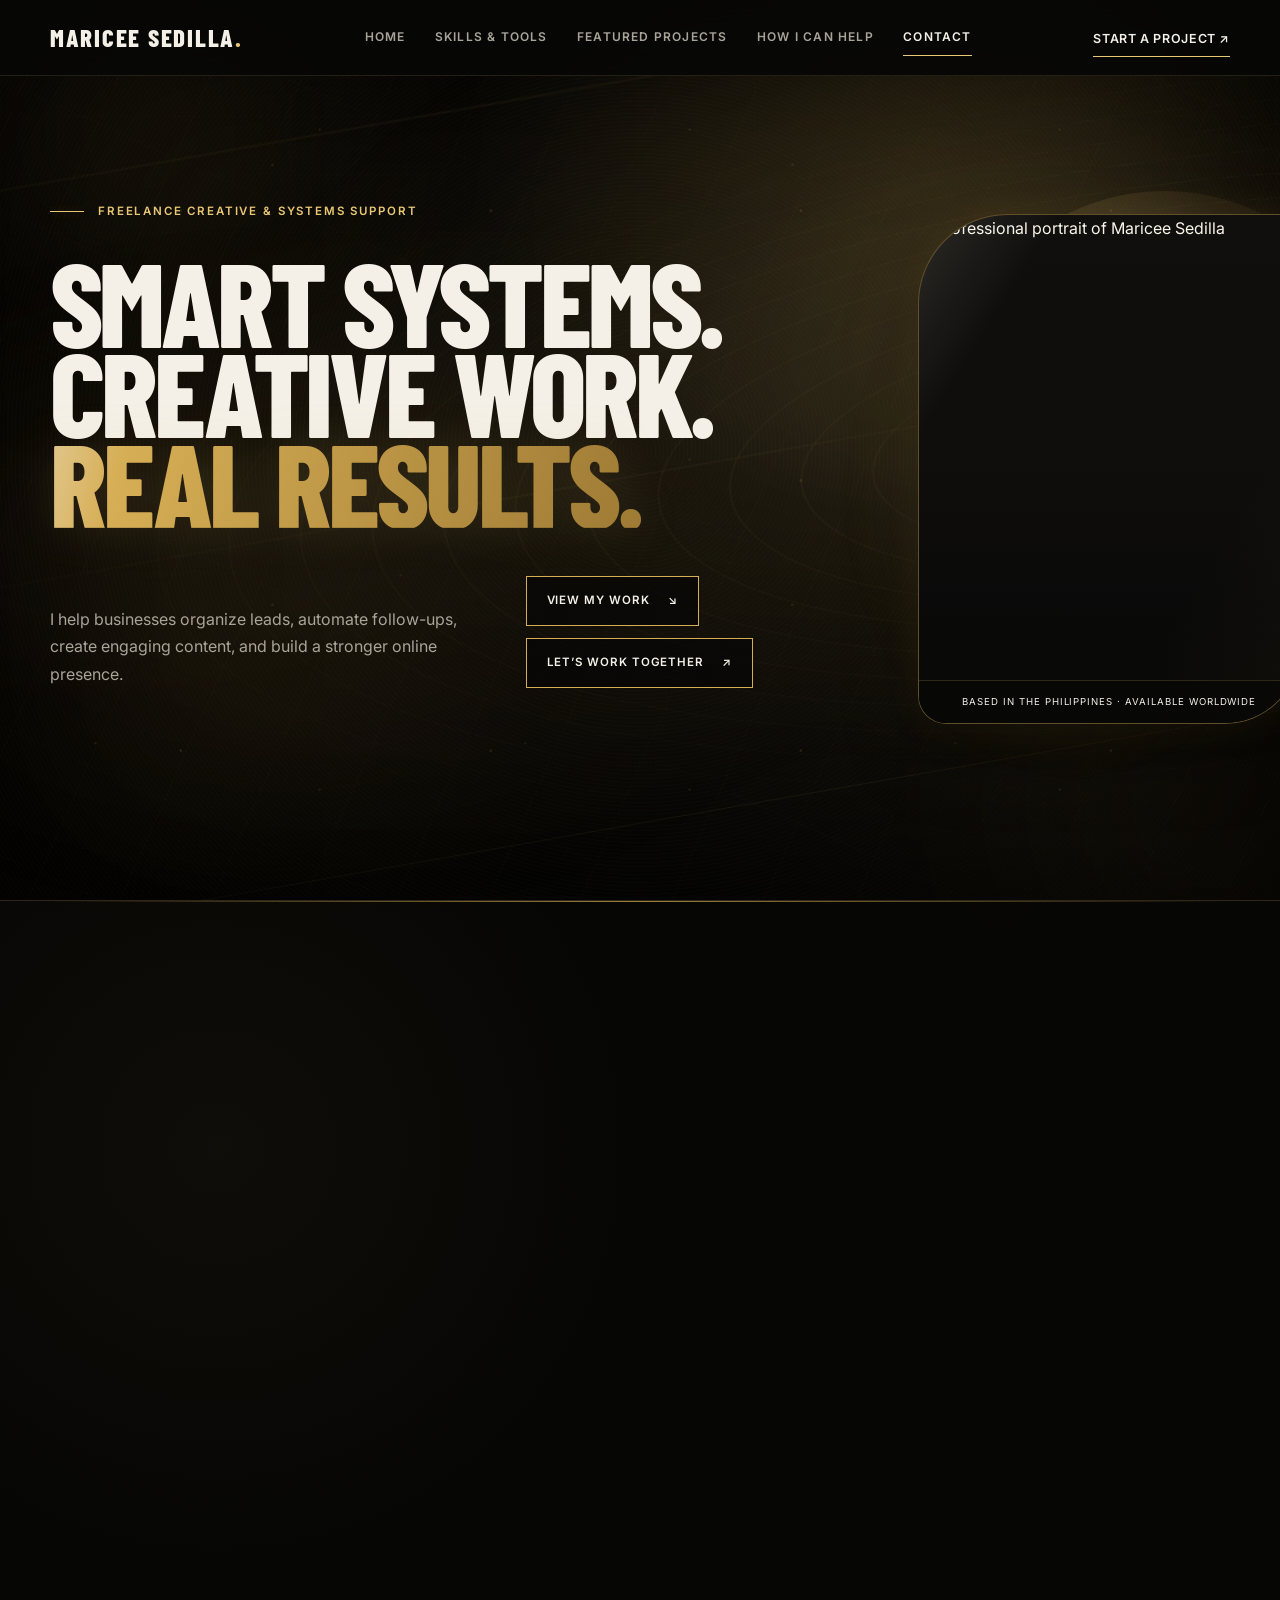
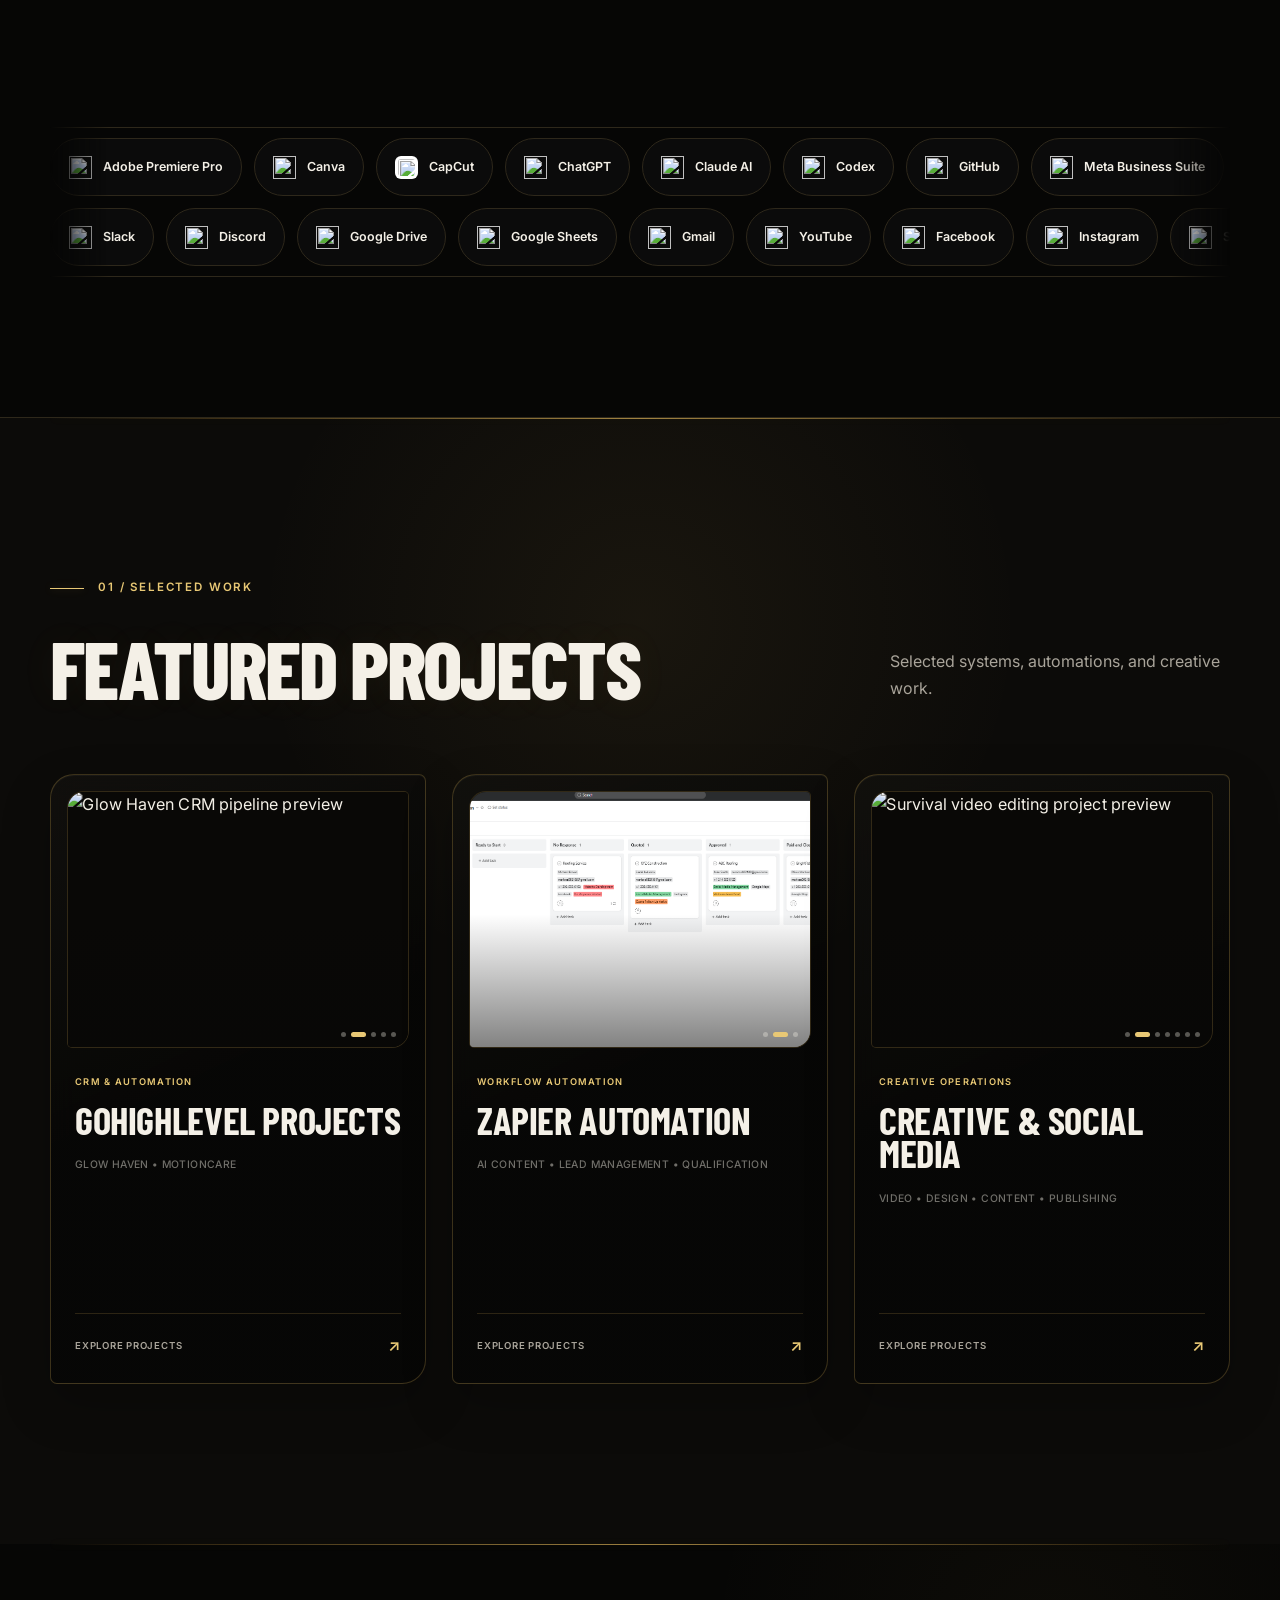
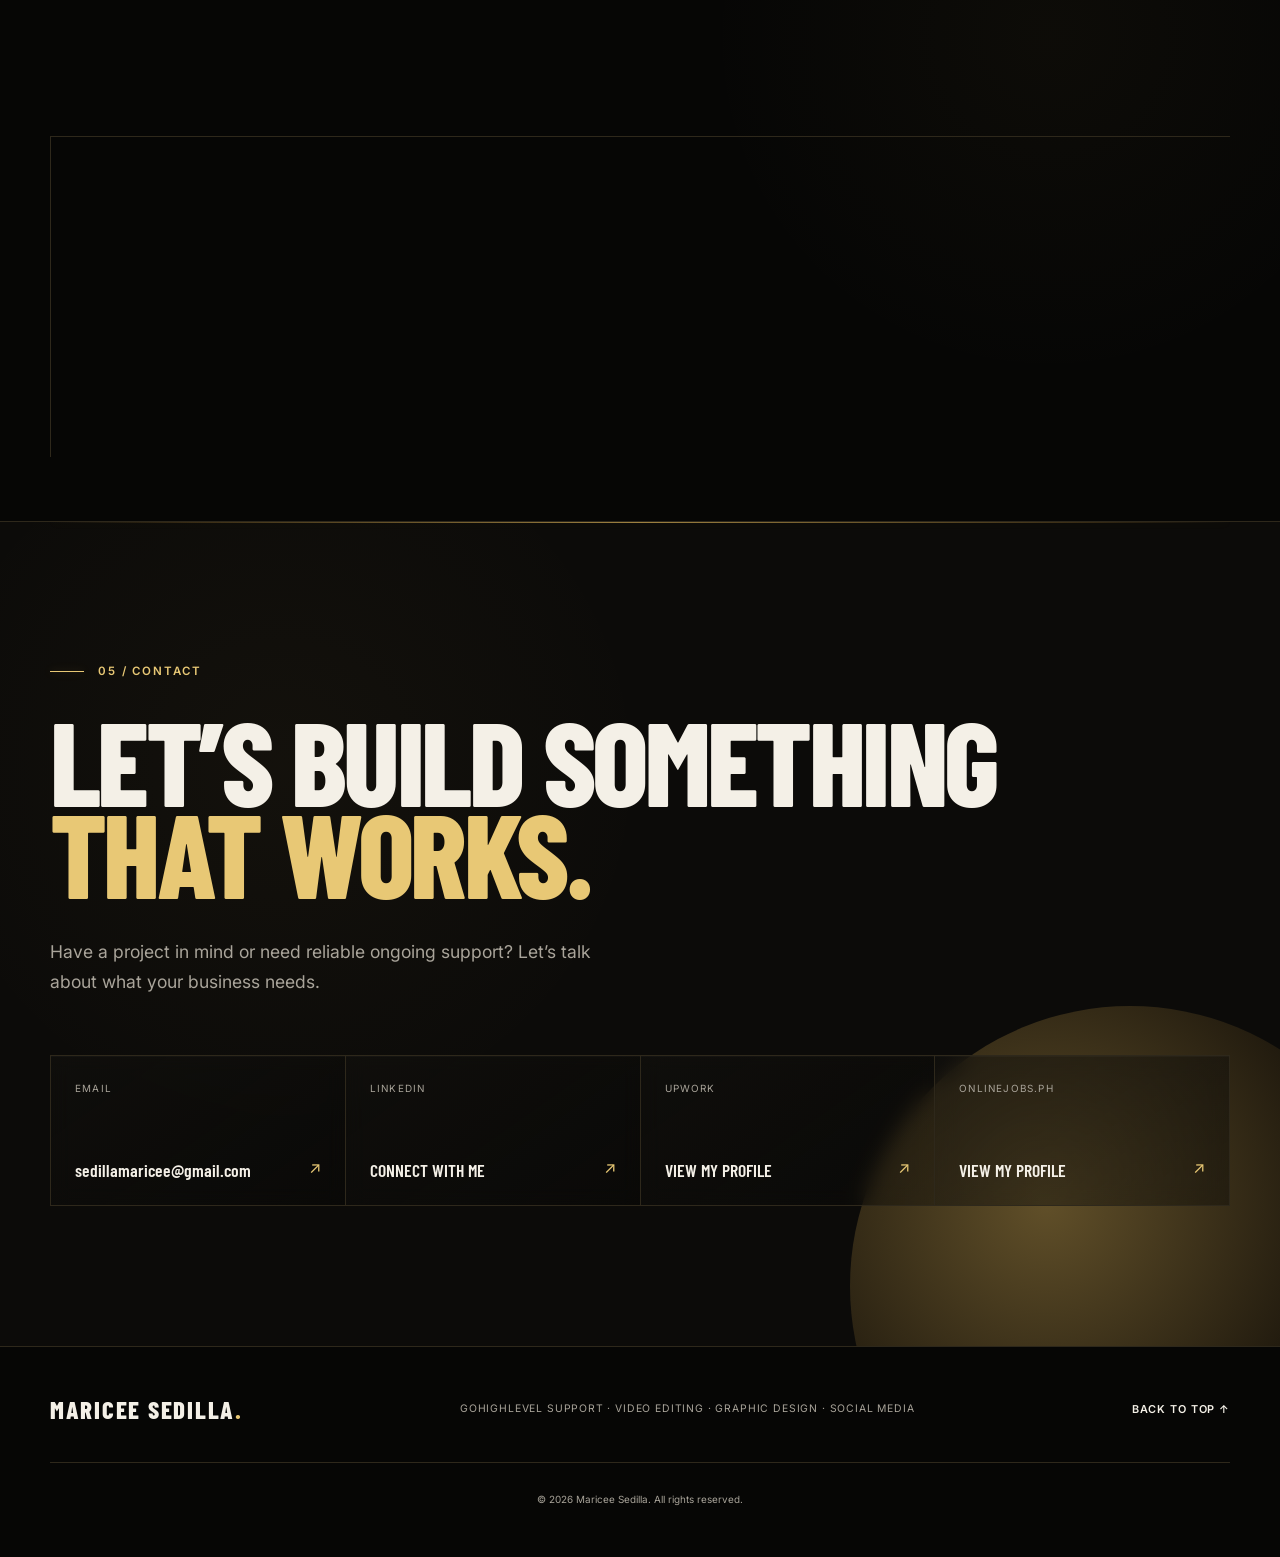
==== commit 5a4f59c1: "Update skills and tools heading" ====
--- a/index.html
+++ b/index.html
@@ -4,7 +4,7 @@
   <meta charset="UTF-8">
   <meta name="viewport" content="width=device-width, initial-scale=1.0">
   <meta name="description" content="Maricee provides GoHighLevel support, video editing, graphic design, and social media management for service-based businesses.">
-  <meta name="theme-color" content="#0D0D0F">
+  <meta name="theme-color" content="#050505">
   <title>Maricee — Systems, Content & Creative Support</title>
   <link rel="preconnect" href="https://fonts.googleapis.com">
   <link rel="preconnect" href="https://fonts.gstatic.com" crossorigin>
--- a/styles.css
+++ b/styles.css
@@ -1,12 +1,13 @@
 :root {
-  --bg: #0d0d0f;
-  --bg-soft: #151518;
-  --maroon: #6e1f2a;
-  --wine: #923447;
-  --rose: #b85c70;
-  --text: #f5f1ed;
-  --text-soft: #b8b1aa;
-  --border: #30282b;
+  --bg: #050505;
+  --bg-soft: #0b0b0b;
+  --card: #101010;
+  --maroon: #8a6728;
+  --wine: #d6ae55;
+  --rose: #e8c875;
+  --text: #f4f0e7;
+  --text-soft: #a9a49a;
+  --border: #2e281b;
   --heading: "Barlow Condensed", "Arial Narrow", sans-serif;
   --body: "Inter", Arial, sans-serif;
   --container: min(1180px, calc(100% - 48px));
@@ -24,7 +25,10 @@
   position: relative;
   isolation: isolate;
   margin: 0;
-  background: var(--bg);
+  background:
+    radial-gradient(ellipse at 78% 8%, rgba(214, 174, 85, .065), transparent 34%),
+    radial-gradient(ellipse at 16% 48%, rgba(138, 103, 40, .04), transparent 38%),
+    var(--bg);
   color: var(--text);
   font-family: var(--body);
   font-size: 16px;
@@ -32,19 +36,56 @@
   overflow-x: hidden;
 }
 
+main,
+.site-footer { position: relative; z-index: 1; }
+
 .ambient-background {
   position: fixed;
-  z-index: -1;
+  z-index: 0;
   inset: 0;
-  background: linear-gradient(145deg, rgba(110, 31, 42, .035), rgba(57, 31, 79, .045) 52%, transparent 80%);
+  background:
+    radial-gradient(ellipse at 72% 18%, rgba(214, 174, 85, .11), transparent 34%),
+    radial-gradient(ellipse at 20% 76%, rgba(138, 103, 40, .07), transparent 38%),
+    linear-gradient(145deg, rgba(138, 103, 40, .05), rgba(214, 174, 85, .025) 52%, transparent 80%);
+  box-shadow: inset 0 0 190px 55px rgba(0, 0, 0, .84);
   overflow: hidden;
   pointer-events: none;
+}
+
+.ambient-background::before,
+.ambient-background::after {
+  position: absolute;
+  inset: -12%;
+  content: "";
+  pointer-events: none;
+}
+
+.ambient-background::before {
+  background:
+    repeating-linear-gradient(118deg, transparent 0 82px, rgba(214, 174, 85, .028) 83px, transparent 84px),
+    repeating-linear-gradient(28deg, transparent 0 116px, rgba(232, 200, 117, .018) 117px, transparent 118px),
+    repeating-radial-gradient(circle at 50% 50%, rgba(243, 239, 229, .018) 0 1px, transparent 1px 4px);
+  opacity: .72;
+  transform: rotate(-4deg);
+}
+
+.ambient-background::after {
+  background-image:
+    radial-gradient(circle at 8% 18%, rgba(232, 200, 117, .28) 0 1px, transparent 1.6px),
+    radial-gradient(circle at 28% 72%, rgba(214, 174, 85, .22) 0 1px, transparent 1.5px),
+    radial-gradient(circle at 58% 24%, rgba(232, 200, 117, .2) 0 1px, transparent 1.5px),
+    radial-gradient(circle at 82% 62%, rgba(214, 174, 85, .25) 0 1px, transparent 1.6px),
+    radial-gradient(circle at 94% 34%, rgba(138, 103, 40, .3) 0 1px, transparent 1.5px);
+  background-size: 310px 270px, 370px 330px, 430px 380px, 520px 440px, 590px 510px;
+  opacity: .42;
+  animation: ambient-particle-drift 42s linear infinite alternate;
+  will-change: transform;
 }
 
 .ambient-grid {
   position: absolute;
   inset: 0;
-  background-image: linear-gradient(rgba(184, 92, 112, .035) 1px, transparent 1px), linear-gradient(90deg, rgba(184, 92, 112, .035) 1px, transparent 1px);
+  background-image: linear-gradient(rgba(214, 174, 85, .026) 1px, transparent 1px), linear-gradient(90deg, rgba(214, 174, 85, .026) 1px, transparent 1px);
   background-size: 58px 58px;
   opacity: .52;
   -webkit-mask-image: linear-gradient(to bottom, rgba(0, 0, 0, .78), transparent 92%);
@@ -54,8 +95,25 @@
 .ambient-lines {
   position: absolute;
   inset: -18%;
-  opacity: .5;
+  opacity: .68;
   transform: rotate(-10deg);
+}
+
+.ambient-lines::before {
+  position: absolute;
+  top: 15%;
+  left: -8%;
+  width: 116%;
+  height: 64%;
+  border-radius: 50%;
+  background:
+    radial-gradient(ellipse at 32% 48%, rgba(214, 174, 85, .11), transparent 28%),
+    radial-gradient(ellipse at 72% 55%, rgba(232, 200, 117, .075), transparent 31%);
+  filter: blur(52px);
+  content: "";
+  opacity: .62;
+  animation: ambient-aurora-flow 24s ease-in-out infinite alternate;
+  will-change: transform, opacity;
 }
 
 .ambient-line {
@@ -63,9 +121,24 @@
   left: -20%;
   width: 140%;
   height: 1px;
-  background: linear-gradient(90deg, transparent, rgba(110, 31, 42, .12) 20%, rgba(146, 52, 71, .22) 46%, rgba(184, 92, 112, .12) 66%, transparent 92%);
-  box-shadow: 0 0 10px rgba(146, 52, 71, .08);
+  background: linear-gradient(90deg, transparent, rgba(138, 103, 40, .08) 20%, rgba(214, 174, 85, .14) 46%, rgba(232, 200, 117, .07) 66%, transparent 92%);
+  box-shadow: 0 0 10px rgba(214, 174, 85, .05);
   will-change: transform;
+}
+
+.ambient-line::after {
+  position: absolute;
+  top: -2px;
+  left: 8%;
+  width: 4px;
+  height: 4px;
+  border-radius: 50%;
+  background: var(--rose);
+  box-shadow: 0 0 7px rgba(232, 200, 117, .72), 0 0 15px rgba(214, 174, 85, .28);
+  content: "";
+  opacity: .48;
+  animation: ambient-data-dot 18s ease-in-out infinite;
+  will-change: transform, opacity;
 }
 
 .ambient-line-one {
@@ -75,15 +148,19 @@
 
 .ambient-line-two {
   top: 52%;
-  background: linear-gradient(90deg, transparent 5%, rgba(110, 31, 42, .08) 24%, rgba(184, 92, 112, .16) 48%, rgba(83, 43, 111, .12) 70%, transparent 94%);
+  background: linear-gradient(90deg, transparent 5%, rgba(138, 103, 40, .055) 24%, rgba(232, 200, 117, .1) 48%, rgba(214, 174, 85, .065) 70%, transparent 94%);
   animation: ambient-line-flow-two 56s ease-in-out infinite alternate;
 }
+
+.ambient-line-two::after { animation-delay: -7s; animation-duration: 22s; }
 
 .ambient-line-three {
   top: 80%;
-  background: linear-gradient(90deg, transparent 8%, rgba(83, 43, 111, .07) 25%, rgba(146, 52, 71, .18) 56%, rgba(110, 31, 42, .08) 78%, transparent 96%);
+  background: linear-gradient(90deg, transparent 8%, rgba(138, 103, 40, .045) 25%, rgba(214, 174, 85, .11) 56%, rgba(138, 103, 40, .055) 78%, transparent 96%);
   animation: ambient-line-flow-three 66s ease-in-out infinite alternate;
 }
+
+.ambient-line-three::after { animation-delay: -13s; animation-duration: 26s; }
 
 .ambient-orb {
   position: absolute;
@@ -98,14 +175,14 @@
 .ambient-orb-one {
   top: -18%;
   left: -12%;
-  background: radial-gradient(circle, rgba(146, 52, 71, .86), rgba(110, 31, 42, .32) 45%, transparent 72%);
+  background: radial-gradient(circle, rgba(214, 174, 85, .5), rgba(138, 103, 40, .18) 45%, transparent 72%);
   animation: ambient-drift-one 38s ease-in-out infinite alternate;
 }
 
 .ambient-orb-two {
   right: -18%;
   bottom: -22%;
-  background: radial-gradient(circle, rgba(83, 43, 111, .7), rgba(57, 31, 79, .28) 46%, transparent 72%);
+  background: radial-gradient(circle, rgba(138, 103, 40, .42), rgba(214, 174, 85, .12) 46%, transparent 72%);
   animation: ambient-drift-two 46s ease-in-out infinite alternate;
 }
 
@@ -114,10 +191,12 @@
   top: var(--pointer-y, 50vh);
   left: var(--pointer-x, 50vw);
   display: none;
-  width: 480px;
+  width: 680px;
   aspect-ratio: 1;
   border-radius: 50%;
-  background: radial-gradient(circle, rgba(184, 92, 112, .1), rgba(83, 43, 111, .035) 42%, transparent 70%);
+  background: radial-gradient(circle, rgba(232, 200, 117, .12), rgba(214, 174, 85, .045) 36%, rgba(138, 103, 40, .018) 54%, transparent 72%);
+  filter: blur(8px);
+  mix-blend-mode: screen;
   opacity: 0;
   transform: translate(-50%, -50%);
   transition: top .55s ease-out, left .55s ease-out, opacity .4s ease;
@@ -148,6 +227,24 @@
 @keyframes ambient-line-flow-three {
   from { transform: translate3d(-5%, 0, 0) scaleX(.98); }
   to { transform: translate3d(6%, -2vh, 0) scaleX(1.04); }
+}
+
+@keyframes ambient-particle-drift {
+  from { transform: translate3d(-1.5%, -1%, 0); }
+  to { transform: translate3d(2%, 2.5%, 0); }
+}
+
+@keyframes ambient-data-dot {
+  0%, 8% { opacity: 0; transform: translate3d(0, 0, 0); }
+  18% { opacity: .5; }
+  82% { opacity: .5; }
+  94%, 100% { opacity: 0; transform: translate3d(118vw, 0, 0); }
+}
+
+@keyframes ambient-aurora-flow {
+  0% { opacity: .42; transform: translate3d(-6%, -3%, 0) scale(.94) rotate(-2deg); }
+  55% { opacity: .72; transform: translate3d(3%, 5%, 0) scale(1.05) rotate(1deg); }
+  100% { opacity: .5; transform: translate3d(9%, -1%, 0) scale(.98) rotate(3deg); }
 }
 
 @media (hover: hover) and (pointer: fine) and (min-width: 761px) {
@@ -183,8 +280,8 @@
   z-index: 100;
   top: 0;
   height: var(--header-height);
-  border-bottom: 1px solid rgba(48, 40, 43, .75);
-  background: rgba(13, 13, 15, .88);
+  border-bottom: 1px solid rgba(46, 40, 27, .78);
+  background: rgba(7, 7, 6, .9);
   backdrop-filter: blur(16px);
 }
 
@@ -201,31 +298,78 @@
 .menu-toggle > span:not(.sr-only) { display: block; width: 26px; height: 1px; margin: 6px 0; background: var(--text); transition: transform .2s ease; }
 
 .eyebrow { display: flex; align-items: center; gap: 14px; margin: 0 0 34px; color: var(--rose); font-size: .72rem; font-weight: 600; letter-spacing: .16em; text-transform: uppercase; }
-.eyebrow::before { width: 34px; height: 1px; background: var(--rose); content: ""; }
-
-.hero { position: relative; min-height: calc(100vh - var(--header-height)); padding-top: 90px; padding-bottom: clamp(64px, 7vw, 90px); overflow: hidden; }
-.hero-orb { position: absolute; top: 14%; right: -8vw; width: clamp(270px, 34vw, 540px); aspect-ratio: 1; border-radius: 50%; background: radial-gradient(circle at 35% 35%, var(--wine), var(--maroon) 45%, #321116 75%); opacity: .78; filter: saturate(.75); }
-.hero-orb::after { position: absolute; inset: 12%; border: 1px solid rgba(245, 241, 237, .12); border-radius: inherit; content: ""; }
-.hero-grid { position: relative; display: grid; grid-template-columns: minmax(0, 1.65fr) minmax(270px, .65fr); align-items: center; gap: clamp(42px, 6vw, 90px); }
+.eyebrow::before { width: 34px; height: 1px; background: var(--rose); box-shadow: 0 0 9px rgba(214, 174, 85, .32); content: ""; }
+
+.hero { --hero-wave-x: 0px; --hero-wave-y: 0px; --portrait-shift-x: 0px; --portrait-shift-y: 0px; position: relative; isolation: isolate; min-height: calc(100vh - var(--header-height)); padding-top: 90px; padding-bottom: clamp(64px, 7vw, 90px); overflow: hidden; }
+.hero::before { position: absolute; z-index: 0; inset: -24% -12% -12%; background: radial-gradient(ellipse at 76% 42%, rgba(232, 200, 117, .16), rgba(214, 174, 85, .06) 23%, transparent 48%), radial-gradient(ellipse at 28% 62%, rgba(138, 103, 40, .08), transparent 38%); filter: blur(26px); content: ""; opacity: .72; animation: hero-aurora-breathe 14s ease-in-out infinite alternate; pointer-events: none; }
+.hero::after { position: absolute; z-index: 0; top: 4%; right: -18%; width: 112%; height: 88%; background: repeating-radial-gradient(ellipse at 78% 52%, transparent 0 34px, rgba(214, 174, 85, .075) 35px, transparent 37px 72px); content: ""; opacity: .58; transform: translate3d(var(--hero-wave-x), var(--hero-wave-y), 0) rotate(-7deg); transition: transform .48s cubic-bezier(.2, .8, .2, 1); -webkit-mask-image: radial-gradient(ellipse at 72% 50%, #000 0 24%, rgba(0, 0, 0, .76) 46%, transparent 75%); mask-image: radial-gradient(ellipse at 72% 50%, #000 0 24%, rgba(0, 0, 0, .76) 46%, transparent 75%); pointer-events: none; }
+.hero-orb { position: absolute; top: 14%; right: -8vw; width: clamp(270px, 34vw, 540px); aspect-ratio: 1; border-radius: 50%; background: radial-gradient(circle at 35% 35%, rgba(214, 174, 85, .64), rgba(138, 103, 40, .3) 45%, rgba(13, 12, 10, .12) 75%); opacity: .48; filter: saturate(.72); }
+.hero-orb::after { position: absolute; inset: 12%; border: 1px solid rgba(243, 239, 229, .1); border-radius: inherit; content: ""; }
+.hero-grid { position: relative; z-index: 2; display: grid; grid-template-columns: minmax(0, 1.65fr) minmax(270px, .65fr); align-items: center; gap: clamp(42px, 6vw, 90px); }
 .hero-copy h1 { position: relative; z-index: 2; margin: 0; font: 800 clamp(4.4rem, 9.2vw, 8.7rem)/.77 var(--heading); letter-spacing: -.035em; text-transform: uppercase; }
 .hero-copy h1 span { display: block; }
-.hero-copy .accent-text { color: var(--rose); }
+.hero-copy .accent-text { color: var(--rose); background: linear-gradient(105deg, #8a6728 0%, #d6ae55 20%, #e8c875 38%, #d6ae55 51%, #f4f0e7 58%, #d6ae55 67%, #8a6728 100%); background-size: 280% 100%; background-position: 100% 50%; -webkit-background-clip: text; background-clip: text; -webkit-text-fill-color: transparent; filter: drop-shadow(0 0 22px rgba(214, 174, 85, .13)); animation: metallic-text-sweep 11s ease-in-out infinite; }
 .hero-intro { display: grid; grid-template-columns: minmax(260px, 450px) auto; align-items: end; gap: 42px; margin-top: 48px; }
 .hero-intro p { margin: 0; color: var(--text-soft); font-size: 1rem; }
 .button-row { display: flex; flex-wrap: wrap; gap: 12px; }
-.button { display: inline-flex; min-height: 50px; align-items: center; justify-content: center; gap: 18px; padding: 12px 20px; border: 1px solid var(--border); font-size: .72rem; font-weight: 600; letter-spacing: .08em; text-transform: uppercase; transition: color .2s ease, background .2s ease, border-color .2s ease, transform .2s ease; }
+.button { position: relative; isolation: isolate; display: inline-flex; min-height: 50px; align-items: center; justify-content: center; gap: 18px; padding: 12px 20px; border: 1px solid var(--wine); background: rgba(7, 7, 6, .7); color: var(--text); font-size: .72rem; font-weight: 600; letter-spacing: .08em; text-transform: uppercase; overflow: hidden; transition: color .36s ease, background .36s ease, border-color .36s ease, box-shadow .36s ease, transform .36s ease; }
+.button > * { position: relative; z-index: 1; }
+.button-primary::before { position: absolute; z-index: 0; top: -80%; bottom: -80%; left: -55%; width: 30%; background: linear-gradient(90deg, transparent, rgba(244, 240, 231, .44), transparent); content: ""; opacity: 0; transform: skewX(-20deg); pointer-events: none; }
 .button:hover { transform: translateY(-2px); }
-.button-primary { border-color: var(--wine); background: var(--wine); color: var(--text); }
-.button-primary:hover { border-color: var(--rose); background: var(--rose); }
-.button-secondary { background: transparent; }
-.button-secondary:hover { border-color: var(--rose); color: var(--rose); }
-.hero-portrait-wrap { position: relative; align-self: end; padding-top: 48px; }
-.portrait-frame { position: relative; aspect-ratio: 3 / 4; min-height: 510px; border: 1px solid rgba(146, 52, 71, .58); border-radius: clamp(58px, 7vw, 96px) 18px clamp(46px, 6vw, 78px) 28px; background: var(--bg-soft); box-shadow: 0 30px 70px rgba(0, 0, 0, .38), 0 0 42px rgba(110, 31, 42, .14); overflow: hidden; }
-.portrait-frame::after { position: absolute; z-index: 1; inset: 0; background: linear-gradient(to bottom, rgba(110, 31, 42, .055) 0%, rgba(110, 31, 42, .035) 56%, rgba(13, 13, 15, .22) 74%, rgba(13, 13, 15, .9) 100%); content: ""; pointer-events: none; }
+.button-primary,
+.button-secondary { border-color: var(--wine); background: rgba(7, 7, 6, .7); color: var(--text); }
+.button-primary:hover,
+.button-secondary:hover { border-color: var(--rose); background: var(--wine); color: var(--bg); box-shadow: 0 0 24px rgba(214, 174, 85, .16); }
+.button-primary:hover { background: linear-gradient(105deg, var(--wine), var(--rose) 52%, var(--wine)); box-shadow: 0 0 28px rgba(214, 174, 85, .25); }
+.button-primary:hover::before,
+.button-primary:focus-visible::before { animation: primary-button-shimmer .78s ease-out both; }
+.button span:last-child { transition: transform .36s ease; }
+.button:hover span:last-child,
+.button:focus-visible span:last-child { transform: translate(3px, -2px); }
+
+@keyframes primary-button-shimmer {
+  0% { left: -55%; opacity: 0; }
+  18% { opacity: .62; }
+  100% { left: 128%; opacity: 0; }
+}
+.hero-portrait-wrap { transform: translate3d(var(--portrait-shift-x), var(--portrait-shift-y), 0); transition: transform .48s cubic-bezier(.2, .8, .2, 1); }
+.hero-portrait-wrap::before { position: absolute; z-index: -1; inset: 9% -22% -10%; border-radius: 50%; background: radial-gradient(ellipse, rgba(232, 200, 117, .22), rgba(214, 174, 85, .08) 38%, transparent 70%); filter: blur(30px); content: ""; opacity: .76; animation: portrait-halo-breathe 8s ease-in-out infinite alternate; pointer-events: none; }
+.hero-portrait-wrap { position: relative; isolation: isolate; align-self: end; padding-top: 48px; }
+.portrait-frame { position: relative; aspect-ratio: 3 / 4; min-height: 510px; border: 1px solid rgba(214, 174, 85, .42); border-radius: clamp(58px, 7vw, 96px) 18px clamp(46px, 6vw, 78px) 28px; background: var(--bg-soft); box-shadow: 0 30px 70px rgba(0, 0, 0, .38), 0 0 42px rgba(214, 174, 85, .1); overflow: hidden; }
+.portrait-frame::before { position: absolute; z-index: 2; inset: 0; background: linear-gradient(122deg, rgba(244, 240, 231, .12), transparent 20% 72%, rgba(214, 174, 85, .04)); content: ""; mix-blend-mode: screen; pointer-events: none; }
+.portrait-frame::after { position: absolute; z-index: 1; inset: 0; background: linear-gradient(to bottom, rgba(214, 174, 85, .025) 0%, rgba(138, 103, 40, .025) 56%, rgba(7, 7, 6, .22) 74%, rgba(7, 7, 6, .92) 100%); content: ""; pointer-events: none; }
 .portrait-image { position: absolute; inset: 0; width: 100%; height: 100%; object-fit: cover; object-position: 57% 38%; filter: brightness(1.02) contrast(1.015) saturate(.98); }
 .portrait-image.is-missing { display: none; }
-.portrait-label { position: absolute; z-index: 2; right: 0; bottom: 0; left: 0; padding: 13px 16px; border-top: 1px solid var(--border); background: rgba(13, 13, 15, .72); font-size: .6rem; letter-spacing: .1em; text-align: center; text-transform: uppercase; }
-.section-heading h2 { margin: 0; font: 800 clamp(3.4rem, 6.4vw, 6.5rem)/.86 var(--heading); letter-spacing: -.025em; text-transform: uppercase; }
+.portrait-label { position: absolute; z-index: 2; right: 0; bottom: 0; left: 0; padding: 13px 16px; border-top: 1px solid var(--border); background: rgba(7, 7, 6, .76); font-size: .6rem; letter-spacing: .1em; text-align: center; text-transform: uppercase; }
+
+@keyframes hero-aurora-breathe {
+  from { opacity: .5; transform: translate3d(-2%, -1%, 0) scale(.96); }
+  to { opacity: .84; transform: translate3d(3%, 2%, 0) scale(1.05); }
+}
+
+@keyframes portrait-halo-breathe {
+  from { opacity: .5; transform: scale(.92); }
+  to { opacity: .85; transform: scale(1.08); }
+}
+
+@keyframes metallic-text-sweep {
+  0%, 66% { background-position: 100% 50%; }
+  82%, 100% { background-position: 0% 50%; }
+}
+
+.hero-copy { animation: hero-copy-enter .9s cubic-bezier(.2, .8, .2, 1) both; }
+.portrait-frame { animation: hero-portrait-enter 1.05s .14s cubic-bezier(.2, .8, .2, 1) both; }
+
+@keyframes hero-copy-enter {
+  from { opacity: 0; filter: blur(8px); transform: translate3d(0, 24px, 0); }
+  to { opacity: 1; filter: blur(0); transform: translate3d(0, 0, 0); }
+}
+
+@keyframes hero-portrait-enter {
+  from { opacity: 0; filter: blur(10px); transform: translate3d(18px, 28px, 0) scale(.97); }
+  to { opacity: 1; filter: blur(0); transform: translate3d(0, 0, 0) scale(1); }
+}
+.section-heading h2 { margin: 0; font: 800 clamp(3.4rem, 6.4vw, 6.5rem)/.86 var(--heading); letter-spacing: -.025em; text-shadow: 0 0 38px rgba(214, 174, 85, .055); text-transform: uppercase; }
 .outline-text { color: transparent; -webkit-text-stroke: 1px var(--text-soft); }
 .split-layout { display: grid; grid-template-columns: 1.1fr .9fr; gap: clamp(60px, 10vw, 150px); }
 .about { border-top: 1px solid var(--border); background: var(--bg-soft); }
@@ -236,55 +380,109 @@
 
 .section-heading-row { display: flex; align-items: flex-end; justify-content: space-between; gap: 50px; margin-bottom: 70px; }
 .section-heading-row > p { width: min(100%, 340px); margin: 0; color: var(--text-soft); }
-.services { padding: 64px 0; background: rgba(13, 13, 15, .93); }
+.skills,
+.projects,
+.services,
+.contact { position: relative; border-top-color: transparent; }
+.skills::before,
+.projects::before,
+.services::before,
+.contact::before { position: absolute; z-index: 3; top: 0; right: 4%; left: 4%; height: 1px; background: linear-gradient(90deg, transparent, rgba(138, 103, 40, .34) 12%, rgba(214, 174, 85, .72) 50%, rgba(138, 103, 40, .34) 88%, transparent); box-shadow: 0 0 10px rgba(214, 174, 85, .11); content: ""; pointer-events: none; }
+.skills::after,
+.projects::after,
+.services::after,
+.contact::after { position: absolute; z-index: 4; top: -2px; left: 7%; width: 5px; height: 5px; border-radius: 50%; background: var(--rose); box-shadow: 0 0 8px rgba(232, 200, 117, .82), 0 0 18px rgba(214, 174, 85, .4); content: ""; opacity: 0; animation: section-signal-travel 17s ease-in-out infinite; pointer-events: none; }
+.projects::after { animation-delay: -5s; }
+.services::after { animation-delay: -10s; }
+.contact::after { animation-delay: -14s; }
+@keyframes section-signal-travel {
+  0%, 7% { opacity: 0; transform: translate3d(0, 0, 0); }
+  13%, 78% { opacity: .75; }
+  88%, 100% { opacity: 0; transform: translate3d(84vw, 0, 0); }
+}
+
+.services { padding: 64px 0; background: radial-gradient(circle at 82% 16%, rgba(214, 174, 85, .035), transparent 30%), rgba(7, 7, 6, .94); }
 .services .section-heading-row { margin-bottom: 34px; }
 .services .section-heading h2 { font-size: clamp(2.7rem, 4.7vw, 4.5rem); }
 .services .eyebrow { margin-bottom: 22px; }
 .services .section-heading-row > p { max-width: 310px; font-size: .86rem; }
 .service-list { display: grid; grid-template-columns: repeat(2, minmax(0, 1fr)); border-top: 1px solid var(--border); border-left: 1px solid var(--border); }
-.service-item { display: grid; min-height: 160px; grid-template-columns: 34px minmax(0, 1fr); align-items: start; gap: 18px; margin: 0; padding: 26px; border-right: 1px solid var(--border); border-bottom: 1px solid var(--border); }
+.service-item { display: grid; min-height: 160px; grid-template-columns: 34px minmax(0, 1fr); align-items: start; gap: 18px; margin: 0; padding: 26px; border-right: 1px solid var(--border); border-bottom: 1px solid var(--border); background: linear-gradient(145deg, rgba(18, 17, 14, .48), rgba(7, 7, 6, .34)); box-shadow: inset 0 1px 0 rgba(243, 239, 229, .025); -webkit-backdrop-filter: blur(10px); backdrop-filter: blur(10px); transition: border-color .38s ease, background .38s ease, box-shadow .38s ease; }
+.service-item:hover { border-color: rgba(214, 174, 85, .38); background: linear-gradient(145deg, rgba(18, 17, 14, .66), rgba(214, 174, 85, .035)); box-shadow: inset 0 1px 0 rgba(232, 200, 117, .06), 0 0 24px rgba(214, 174, 85, .055); }
 .service-number { color: var(--rose); font-size: .65rem; letter-spacing: .12em; }
 .service-item h3 { margin: -5px 0 10px; font: 700 clamp(1.65rem, 2.2vw, 2.15rem)/1 var(--heading); text-transform: uppercase; }
 .service-item p { max-width: 470px; margin: 0; color: var(--text-soft); font-size: .78rem; line-height: 1.6; }
 
-.projects { padding: 160px 0; border-top: 1px solid var(--border); background: rgba(21, 21, 24, .93); overflow: hidden; }
+.projects { padding: 160px 0; border-top: 1px solid var(--border); background: radial-gradient(circle at 50% 18%, rgba(214, 174, 85, .065), transparent 34%), rgba(13, 12, 10, .94); overflow: hidden; }
 .projects .section-heading-row { margin-bottom: 72px; }
-.project-node { position: relative; z-index: 2; display: flex; width: min(100%, 380px); min-height: 330px; flex-direction: column; padding: 14px; border: 1px solid rgba(245, 241, 237, .12); border-radius: 24px 7px 24px 7px; background: rgba(13, 13, 15, .86); color: var(--text); box-shadow: 0 18px 44px rgba(0, 0, 0, .22); overflow: hidden; transition: border-color .38s ease, background .38s ease, box-shadow .38s ease, transform .38s ease; }
+.project-node { position: relative; z-index: 2; display: flex; width: min(100%, 380px); min-height: 330px; flex-direction: column; padding: 14px; border: 1px solid rgba(214, 174, 85, .2); border-radius: 24px 7px 24px 7px; background: rgba(18, 17, 14, .88); color: var(--text); box-shadow: 0 18px 44px rgba(0, 0, 0, .22); overflow: hidden; transition: border-color .38s ease, background .38s ease, box-shadow .38s ease, transform .38s ease; }
 .project-node:hover,
-.project-node:focus-visible { border-color: rgba(184, 92, 112, .72); background: rgba(24, 17, 20, .94); box-shadow: 0 24px 60px rgba(0, 0, 0, .32), 0 0 32px rgba(146, 52, 71, .16); transform: translateY(-7px) scale(1.012); }
-.project-node-visual { position: relative; aspect-ratio: 16 / 9; border: 1px solid rgba(245, 241, 237, .09); border-radius: 15px 4px 15px 4px; background: #09090b; overflow: hidden; }
+.project-node:focus-visible { border-color: rgba(232, 200, 117, .68); background: rgba(18, 17, 14, .96); box-shadow: 0 24px 60px rgba(0, 0, 0, .32), 0 0 32px rgba(214, 174, 85, .14); transform: translateY(-7px) scale(1.012); }
+.project-node-visual { position: relative; aspect-ratio: 16 / 9; border: 1px solid rgba(214, 174, 85, .14); border-radius: 15px 4px 15px 4px; background: #090806; overflow: hidden; }
 .project-node-slide { position: absolute; inset: 0; display: block; opacity: 0; visibility: hidden; transition: opacity .8s ease, visibility .8s ease; }
 .project-node-slide.is-active { opacity: 1; visibility: visible; }
 .project-node-slide > img { width: 100%; height: 100%; object-fit: cover; object-position: top center; transform: scale(1.01); transition: transform 4s ease; }
-.project-node-slide.is-active > img { transform: scale(1.035); }
-.project-node-ghl .project-node-slide > img { object-fit: contain; background: #09090b; }
-.project-node-visual::after { position: absolute; z-index: 2; inset: 0; background: linear-gradient(to top, rgba(7, 7, 9, .5), transparent 52%); content: ""; pointer-events: none; }
+.project-card-grid .project-node-slide { transition: opacity .8s ease, visibility .8s ease, transform .48s ease; }
+.project-card-grid .project-node-slide.is-active > img { animation: cinematic-preview-drift 9s ease-in-out infinite alternate; }
+.project-node-ghl .project-node-slide > img { object-fit: contain; background: #090806; }
+.project-node-visual::after { position: absolute; z-index: 2; inset: 0; background: linear-gradient(to top, rgba(7, 7, 6, .5), transparent 52%); content: ""; pointer-events: none; }
 .project-node-dots { position: absolute; z-index: 3; right: 12px; bottom: 10px; display: flex; gap: 5px; }
-.project-node-dots i { width: 5px; height: 5px; border-radius: 99px; background: rgba(245, 241, 237, .34); transition: width .3s ease, background .3s ease; }
+.project-node-dots i { width: 5px; height: 5px; border-radius: 99px; background: rgba(243, 239, 229, .34); transition: width .3s ease, background .3s ease; }
 .project-node-dots i.is-active { width: 15px; background: var(--rose); }
 .project-node-copy { display: grid; flex: 1; grid-template-columns: 1fr auto; align-content: end; gap: 7px 14px; padding: 20px 6px 6px; }
 .project-node-copy strong { grid-column: 1 / -1; font: 700 clamp(1.65rem, 2.3vw, 2.15rem)/.94 var(--heading); letter-spacing: -.01em; text-transform: uppercase; }
 .project-node-copy small { color: var(--text-soft); font-size: .62rem; line-height: 1.45; }
 .project-node-copy b { align-self: end; color: var(--rose); font-size: .56rem; font-weight: 600; letter-spacing: .08em; text-transform: uppercase; }
 .project-card-grid { display: grid; grid-template-columns: repeat(3, minmax(0, 1fr)); align-items: stretch; gap: 26px; }
-.project-card-grid .project-node { grid-area: auto; width: 100%; min-height: 610px; justify-self: stretch; padding: 16px; border-color: rgba(184, 92, 112, .25); border-radius: 24px 7px 24px 7px; background: linear-gradient(155deg, rgba(33, 25, 29, .72), rgba(13, 13, 15, .94) 48%); box-shadow: inset 0 1px 0 rgba(245, 241, 237, .035), 0 20px 50px rgba(0, 0, 0, .22); }
-.project-card-grid .project-node-visual { aspect-ratio: 4 / 3; border-color: rgba(184, 92, 112, .2); border-radius: 17px 5px 17px 5px; }
+.project-card-grid .project-node { grid-area: auto; width: 100%; min-height: 610px; justify-self: stretch; padding: 16px; border-color: rgba(214, 174, 85, .25); border-radius: 24px 7px 24px 7px; background: linear-gradient(155deg, rgba(18, 17, 14, .82), rgba(7, 7, 6, .92) 48%); box-shadow: inset 0 1px 0 rgba(243, 239, 229, .04), 0 20px 50px rgba(0, 0, 0, .22); -webkit-backdrop-filter: blur(14px); backdrop-filter: blur(14px); }
+.project-card-grid .project-node::before { position: absolute; z-index: 4; top: 0; left: -48%; width: 42%; height: 1px; background: linear-gradient(90deg, transparent, rgba(232, 200, 117, .9), transparent); box-shadow: 0 0 12px rgba(214, 174, 85, .35); content: ""; opacity: 0; pointer-events: none; }
+.project-card-grid .project-node::after { --trace-angle: 0deg; position: absolute; z-index: 4; inset: 0; padding: 1px; border-radius: inherit; background: conic-gradient(from var(--trace-angle), transparent 0 70%, rgba(232, 200, 117, .92) 76%, rgba(214, 174, 85, .22) 82%, transparent 89%) border-box; content: ""; opacity: 0; transition: opacity .38s ease; -webkit-mask: linear-gradient(#000 0 0) content-box, linear-gradient(#000 0 0); -webkit-mask-composite: xor; mask-composite: exclude; pointer-events: none; }
+.project-card-grid .project-node:hover::before,
+.project-card-grid .project-node:focus-visible::before { animation: project-edge-highlight 1.15s ease-out both; }
+.project-card-grid .project-node:hover::after,
+.project-card-grid .project-node:focus-visible::after { opacity: .76; animation: project-border-trace 2.8s linear infinite; }
+.project-card-grid .project-node-visual { aspect-ratio: 4 / 3; border-color: rgba(214, 174, 85, .2); border-radius: 17px 5px 17px 5px; }
 .project-card-grid .project-node-copy { grid-template-columns: minmax(0, 1fr); grid-template-rows: auto auto auto 1fr; align-content: start; gap: 0; padding: 26px 8px 8px; }
 .project-node-category { margin-bottom: 14px; color: var(--rose); font-size: .58rem; font-weight: 600; letter-spacing: .14em; text-transform: uppercase; }
 .project-card-grid .project-node-copy strong { margin-bottom: 16px; font-size: clamp(2.25rem, 3vw, 3.25rem); line-height: .88; }
-.project-card-grid .project-node-copy small { color: rgba(245, 241, 237, .64); font-size: .65rem; font-weight: 500; letter-spacing: .035em; line-height: 1.55; text-transform: uppercase; }
-.project-card-grid .project-node-copy > b { display: flex; align-self: end; align-items: center; justify-content: space-between; margin-top: 24px; padding-top: 18px; border-top: 1px solid rgba(245, 241, 237, .12); color: var(--text-soft); font-size: .6rem; transition: color .3s ease, border-color .3s ease; }
+.project-card-grid .project-node-copy small { color: rgba(243, 239, 229, .64); font-size: .65rem; font-weight: 500; letter-spacing: .035em; line-height: 1.55; text-transform: uppercase; }
+.project-card-grid .project-node-copy > b { display: flex; align-self: end; align-items: center; justify-content: space-between; margin-top: 24px; padding-top: 18px; border-top: 1px solid rgba(214, 174, 85, .18); color: var(--text-soft); font-size: .6rem; transition: color .3s ease, border-color .3s ease; }
 .project-card-grid .project-node-copy > b i { color: var(--rose); font-size: 1rem; font-style: normal; transition: transform .3s ease; }
 .project-card-grid .project-node:hover,
-.project-card-grid .project-node:focus-visible { border-color: rgba(184, 92, 112, .78); box-shadow: inset 0 1px 0 rgba(245, 241, 237, .05), 0 28px 70px rgba(0, 0, 0, .34), 0 0 34px rgba(146, 52, 71, .17); transform: translateY(-8px); }
+.project-card-grid .project-node:focus-visible { border-color: rgba(232, 200, 117, .72); box-shadow: inset 0 1px 0 rgba(243, 239, 229, .05), 0 28px 70px rgba(0, 0, 0, .34), 0 0 34px rgba(214, 174, 85, .16); transform: translateY(-8px); }
 .project-card-grid .project-node:hover .project-node-slide.is-active > img,
 .project-card-grid .project-node:focus-visible .project-node-slide.is-active > img { transform: scale(1.065); }
+.project-card-grid .project-node:hover .project-node-slide.is-active,
+.project-card-grid .project-node:focus-visible .project-node-slide.is-active { transform: scale(1.025); }
+.project-card-grid .project-node-copy small { opacity: .7; transform: translateY(4px); transition: opacity .42s ease, transform .42s ease; }
+.project-card-grid .project-node:hover .project-node-copy small,
+.project-card-grid .project-node:focus-visible .project-node-copy small { opacity: 1; transform: translateY(0); }
 .project-card-grid .project-node:hover .project-node-copy > b,
-.project-card-grid .project-node:focus-visible .project-node-copy > b { border-color: rgba(184, 92, 112, .5); color: #fffdfa; }
+.project-card-grid .project-node:focus-visible .project-node-copy > b { border-color: rgba(232, 200, 117, .5); color: var(--text); }
 .project-card-grid .project-node:hover .project-node-copy > b i,
 .project-card-grid .project-node:focus-visible .project-node-copy > b i { transform: translate(3px, -3px); }
 
-.skills { overflow: hidden; border-top: 1px solid var(--border); background: rgba(13, 13, 15, .93); }
+@keyframes project-edge-highlight {
+  0% { left: -48%; opacity: 0; }
+  18% { opacity: .72; }
+  76% { opacity: .5; }
+  100% { left: 108%; opacity: 0; }
+}
+
+@property --trace-angle {
+  syntax: "<angle>";
+  initial-value: 0deg;
+  inherits: false;
+}
+
+@keyframes project-border-trace { to { --trace-angle: 360deg; } }
+
+@keyframes cinematic-preview-drift {
+  from { transform: translate3d(-.45%, -.2%, 0) scale(1.025); }
+  to { transform: translate3d(.55%, .35%, 0) scale(1.075); }
+}
+
+.skills { overflow: hidden; border-top: 1px solid var(--border); background: radial-gradient(circle at 17% 22%, rgba(214, 174, 85, .045), transparent 31%), rgba(7, 7, 6, .94); }
 .skills-heading { align-items: flex-start; }
 .skills .section-heading-row { margin-bottom: 54px; }
 .skills-heading-title { flex: 0 1 440px; }
@@ -292,27 +490,35 @@
 .core-skills-label { margin: 0 0 14px; color: var(--rose); font-size: .62rem; font-weight: 600; letter-spacing: .14em; text-transform: uppercase; }
 .core-skills-list { display: flex; flex-wrap: wrap; gap: 9px; margin: 0; padding: 0; list-style: none; }
 .core-skills-list li { padding: 9px 13px; border: 1px solid var(--border); border-radius: 999px; background: var(--bg-soft); color: var(--text); font-size: .68rem; font-weight: 500; line-height: 1.35; white-space: nowrap; transition: border-color .2s ease, background .2s ease, color .2s ease, box-shadow .2s ease; }
-.core-skills-list li:hover { border-color: rgba(184, 92, 112, .66); background: rgba(146, 52, 71, .14); color: var(--rose); box-shadow: 0 0 20px rgba(146, 52, 71, .11); }
+.core-skills-list li:hover { border-color: rgba(232, 200, 117, .62); background: rgba(214, 174, 85, .1); color: var(--rose); box-shadow: 0 0 20px rgba(214, 174, 85, .1); }
 .skills-subheading { margin: 0 0 18px; color: var(--rose); font-size: .66rem; font-weight: 600; letter-spacing: .15em; text-transform: uppercase; }
 .primary-automation-stack { margin-bottom: 58px; }
-.primary-stack-showcase { display: grid; grid-template-columns: repeat(3, minmax(0, 1fr)); border-top: 1px solid var(--border); border-bottom: 1px solid var(--border); background: rgba(13, 13, 15, .28); }
-.primary-tool-item { --tool-glow: rgba(245, 241, 237, .11); --logo-glow: rgba(245, 241, 237, .2); position: relative; isolation: isolate; display: flex; min-width: 0; min-height: 310px; flex-direction: column; align-items: center; justify-content: center; padding: 34px 24px; text-align: center; overflow: hidden; }
+.primary-stack-showcase { display: grid; grid-template-columns: repeat(3, minmax(0, 1fr)); border-top: 1px solid var(--border); border-bottom: 1px solid var(--border); background: rgba(13, 12, 10, .34); }
+.primary-tool-item { --tool-glow: rgba(214, 174, 85, .1); --logo-glow: rgba(232, 200, 117, .2); position: relative; isolation: isolate; display: flex; min-width: 0; min-height: 310px; flex-direction: column; align-items: center; justify-content: center; padding: 34px 24px; text-align: center; overflow: hidden; }
 .primary-tool-item::before { position: absolute; z-index: -1; inset: 8%; border-radius: 50%; background: radial-gradient(circle at 50% 46%, var(--tool-glow), transparent 67%); content: ""; opacity: 0; transform: scale(.88); transition: opacity .36s ease, transform .36s ease; pointer-events: none; }
-.primary-tool-zapier { --tool-glow: rgba(255, 79, 0, .14); --logo-glow: rgba(255, 79, 0, .3); }
-.primary-tool-make { --tool-glow: rgba(176, 45, 233, .14); --logo-glow: rgba(137, 31, 204, .3); }
-.primary-tool-logo { display: flex; width: 142px; height: 142px; flex: none; align-items: center; justify-content: center; margin: 0 auto 24px; padding: 23px; border: 1px solid rgba(184, 92, 112, .28); border-radius: 50%; background: rgba(245, 241, 237, .92); box-shadow: 0 0 24px rgba(146, 52, 71, .08); overflow: hidden; transition: border-color .36s ease, box-shadow .36s ease, transform .36s ease, filter .36s ease; }
+.primary-tool-item::after { position: absolute; z-index: -1; inset: 13% 24%; border: 1px solid rgba(214, 174, 85, .08); border-radius: 50%; box-shadow: inset 0 0 34px rgba(214, 174, 85, .035), 0 0 28px rgba(214, 174, 85, .025); content: ""; opacity: 0; transform: scale(.86); transition: opacity .4s ease, transform .4s ease; pointer-events: none; }
+.primary-tool-zapier,
+.primary-tool-make { --tool-glow: rgba(214, 174, 85, .12); --logo-glow: rgba(232, 200, 117, .24); }
+.primary-tool-logo { display: flex; width: 142px; height: 142px; flex: none; align-items: center; justify-content: center; margin: 0 auto 24px; padding: 23px; border: 1px solid rgba(214, 174, 85, .3); border-radius: 50%; background: rgba(243, 239, 229, .92); box-shadow: 0 0 24px rgba(214, 174, 85, .07); overflow: hidden; transition: border-color .36s ease, box-shadow .36s ease, transform .36s ease, filter .36s ease; }
 .primary-tool-logo img { width: 96px; height: 96px; max-width: 96px; max-height: 96px; object-fit: contain; }
 .primary-tool-item h3 { margin: 0; color: var(--text); font-family: var(--heading); font-size: 2rem; font-weight: 700; line-height: 1; letter-spacing: .035em; text-transform: uppercase; transition: color .36s ease, text-shadow .36s ease; }
 .primary-tool-item > p { margin: 9px 0 0; color: var(--text-soft); font-size: .72rem; font-weight: 500; letter-spacing: .08em; text-transform: uppercase; }
 .primary-tool-item:hover::before,
 .primary-tool-item:focus::before,
 .primary-tool-item:active::before { opacity: 1; transform: scale(1); }
+.primary-tool-item:hover::after,
+.primary-tool-item:focus::after,
+.primary-tool-item:active::after { opacity: 1; transform: scale(1); }
 .primary-tool-item:hover .primary-tool-logo,
 .primary-tool-item:focus .primary-tool-logo,
-.primary-tool-item:active .primary-tool-logo { border-color: rgba(184, 92, 112, .48); box-shadow: 0 0 38px var(--logo-glow); filter: brightness(1.03); transform: scale(1.055); }
+.primary-tool-item:active .primary-tool-logo { border-color: rgba(232, 200, 117, .68); box-shadow: 0 0 15px rgba(232, 200, 117, .22), 0 0 46px var(--logo-glow); filter: brightness(1.04); transform: scale(1.06); animation: tool-activation-pulse 1.8s ease-in-out infinite; }
 .primary-tool-item:hover h3,
 .primary-tool-item:focus h3,
-.primary-tool-item:active h3 { color: #fffdfa; text-shadow: 0 0 20px var(--logo-glow); }
+.primary-tool-item:active h3 { color: var(--text); text-shadow: 0 0 20px var(--logo-glow); }
+@keyframes tool-activation-pulse {
+  0%, 100% { box-shadow: 0 0 15px rgba(232, 200, 117, .18), 0 0 36px var(--logo-glow); }
+  50% { box-shadow: 0 0 20px rgba(232, 200, 117, .34), 0 0 54px var(--logo-glow); }
+}
 .other-tools-heading { margin-bottom: 14px; }
 .tools-marquee { min-width: 0; overflow: hidden; padding: 10px 0; border-top: 1px solid var(--border); border-bottom: 1px solid var(--border); -webkit-mask-image: linear-gradient(to right, transparent, #000 5%, #000 95%, transparent); mask-image: linear-gradient(to right, transparent, #000 5%, #000 95%, transparent); }
 .tool-marquee-row { overflow: hidden; }
@@ -323,32 +529,46 @@
 .tools-marquee:hover .tool-marquee-track { animation-play-state: paused; }
 .tool-marquee-group { display: flex; flex: none; gap: 12px; margin: 0; padding: 0 12px 0 0; list-style: none; }
 .tool-marquee-group li { display: inline-flex; min-height: 58px; align-items: center; gap: 11px; padding: 0 18px; border: 1px solid var(--border); border-radius: 999px; background: var(--bg-soft); color: var(--text); font-size: .78rem; font-weight: 600; white-space: nowrap; transition: border-color .25s ease, background .25s ease, box-shadow .25s ease, color .25s ease, transform .25s ease; }
-.tool-marquee-group li:hover { border-color: rgba(184, 92, 112, .72); background: rgba(146, 52, 71, .12); box-shadow: 0 0 28px rgba(146, 52, 71, .2); color: var(--rose); transform: translateY(-1px); }
+.tool-marquee-group li:hover { border-color: rgba(232, 200, 117, .68); background: rgba(214, 174, 85, .09); box-shadow: 0 0 28px rgba(214, 174, 85, .14); color: var(--rose); transform: translateY(-1px); }
 .tool-marquee-group img { width: 23px; height: 23px; flex: none; object-fit: contain; }
 .tool-marquee-group img.tool-icon-on-light { padding: 3px; border-radius: 6px; background: #fff; }
 @keyframes tool-marquee-left { to { transform: translate3d(-50%, 0, 0); } }
 @keyframes tool-marquee-right { from { transform: translate3d(-50%, 0, 0); } to { transform: translate3d(0, 0, 0); } }
 
-.contact { position: relative; border-top: 1px solid var(--border); background: rgba(21, 21, 24, .93); overflow: hidden; }
-.contact-orb { position: absolute; right: -130px; bottom: -220px; width: 560px; aspect-ratio: 1; border-radius: 50%; background: radial-gradient(circle at 35% 35%, rgba(146, 52, 71, .7), rgba(110, 31, 42, .25) 55%, transparent 70%); }
+.contact { position: relative; border-top: 1px solid var(--border); background: radial-gradient(circle at 22% 30%, rgba(214, 174, 85, .035), transparent 32%), rgba(13, 12, 10, .94); overflow: hidden; }
+.contact-orb { position: absolute; right: -130px; bottom: -220px; width: 560px; aspect-ratio: 1; border-radius: 50%; background: radial-gradient(circle at 35% 35%, rgba(214, 174, 85, .42), rgba(138, 103, 40, .16) 55%, transparent 70%); }
 .contact-inner { position: relative; }
 .contact h2 { max-width: 970px; margin: 0 0 38px; font: 800 clamp(4rem, 9.2vw, 9rem)/.78 var(--heading); letter-spacing: -.03em; text-transform: uppercase; }
 .contact h2 span { color: var(--rose); }
 .contact-inner > p:not(.eyebrow) { max-width: 550px; margin: 0 0 58px; color: var(--text-soft); font-size: 1.1rem; }
 .contact-links { display: grid; grid-template-columns: repeat(4, 1fr); border-top: 1px solid var(--border); border-left: 1px solid var(--border); }
-.contact-links a { display: grid; min-height: 150px; grid-template-columns: 1fr auto; align-content: space-between; gap: 4px; padding: 24px; border-right: 1px solid var(--border); border-bottom: 1px solid var(--border); cursor: pointer; transition: background .2s ease, border-color .2s ease; }
-.contact-links a:hover { border-color: rgba(184, 92, 112, .55); background: rgba(146, 52, 71, .14); }
+.contact-links a { display: grid; min-height: 150px; grid-template-columns: 1fr auto; align-content: space-between; gap: 4px; padding: 24px; border-right: 1px solid var(--border); border-bottom: 1px solid var(--border); background: linear-gradient(145deg, rgba(18, 17, 14, .54), rgba(7, 7, 6, .38)); box-shadow: inset 0 1px 0 rgba(243, 239, 229, .025); -webkit-backdrop-filter: blur(10px); backdrop-filter: blur(10px); cursor: pointer; transition: background .36s ease, border-color .36s ease, box-shadow .36s ease; }
+.contact-links a:hover { border-color: rgba(232, 200, 117, .52); background: linear-gradient(145deg, rgba(18, 17, 14, .7), rgba(214, 174, 85, .075)); box-shadow: inset 0 1px 0 rgba(232, 200, 117, .07), 0 0 28px rgba(214, 174, 85, .09); }
 .contact-links span { grid-column: 1 / -1; color: var(--text-soft); font-size: .62rem; letter-spacing: .12em; text-transform: uppercase; }
 .contact-links strong { align-self: end; font: 600 1.1rem/1.2 var(--heading); text-transform: uppercase; }
 .contact-links .contact-email-address { text-transform: none; }
 .contact-links b { align-self: end; color: var(--rose); font-weight: 400; transition: transform .2s ease; }
 .contact-links a:hover b { transform: translate(3px, -3px); }
 
-.site-footer { padding: 50px 0; border-top: 1px solid var(--border); background: rgba(13, 13, 15, .95); }
+.site-footer { padding: 50px 0; border-top: 1px solid var(--border); background: rgba(7, 7, 6, .96); }
 .footer-inner { display: grid; grid-template-columns: auto 1fr auto; align-items: center; gap: 40px; }
 .footer-inner p { margin: 0; color: var(--text-soft); font-size: .65rem; letter-spacing: .08em; text-align: center; text-transform: uppercase; }
 .back-to-top { font-size: .68rem; font-weight: 600; letter-spacing: .08em; text-transform: uppercase; }
 .footer-inner small { grid-column: 1 / -1; padding-top: 28px; border-top: 1px solid var(--border); color: var(--text-soft); font-size: .62rem; text-align: center; }
+
+html.reveal-enabled .reveal-item {
+  opacity: 0;
+  filter: blur(8px);
+  transform: translate3d(0, 28px, 0);
+  transition: opacity .72s cubic-bezier(.2, .8, .2, 1), filter .72s cubic-bezier(.2, .8, .2, 1), transform .72s cubic-bezier(.2, .8, .2, 1);
+  transition-delay: var(--reveal-delay, 0ms);
+}
+
+html.reveal-enabled .reveal-item.is-visible {
+  opacity: 1;
+  filter: blur(0);
+  transform: translate3d(0, 0, 0);
+}
 
 :focus-visible { outline: 2px solid var(--rose); outline-offset: 4px; }
 @media (prefers-reduced-motion: reduce) { html { scroll-behavior: auto; } *, *::before, *::after { scroll-behavior: auto !important; transition-duration: .01ms !important; } }
@@ -375,12 +595,16 @@
 
 @media (max-width: 760px) {
   :root { --container: min(100% - 32px, 620px); --header-height: 68px; }
+  .ambient-background::before { opacity: .36; }
+  .ambient-background::after { opacity: .13; animation-duration: 60s; }
   .ambient-grid { background-size: 44px 44px; opacity: .34; }
   .ambient-lines { inset: -12% -55%; opacity: .3; transform: rotate(-14deg); }
+  .ambient-lines::before { opacity: .32; filter: blur(60px); }
   .ambient-line { left: -35%; width: 170%; }
   .ambient-line-one { animation-duration: 62s; }
   .ambient-line-two { animation-duration: 76s; }
   .ambient-line-three { display: none; }
+  .ambient-line::after { opacity: .26; animation-duration: 28s; }
   .ambient-orb { width: 82vw; filter: blur(76px); opacity: .13; }
   .ambient-orb-one { top: 4%; left: -38%; animation-duration: 52s; }
   .ambient-orb-two { display: none; }
@@ -388,10 +612,12 @@
   .menu-toggle { display: block; z-index: 2; margin-left: auto; }
   .menu-toggle[aria-expanded="true"] > span:nth-of-type(2) { transform: translateY(3.5px) rotate(45deg); }
   .menu-toggle[aria-expanded="true"] > span:nth-of-type(3) { transform: translateY(-3.5px) rotate(-45deg); }
-  .primary-nav { position: fixed; inset: var(--header-height) 0 auto; display: grid; padding: 18px 24px 28px; border-bottom: 1px solid var(--border); background: rgba(13, 13, 15, .98); opacity: 0; pointer-events: none; transform: translateY(-12px); transition: opacity .2s ease, transform .2s ease; }
+  .primary-nav { position: fixed; inset: var(--header-height) 0 auto; display: grid; padding: 18px 24px 28px; border-bottom: 1px solid var(--border); background: rgba(7, 7, 6, .98); opacity: 0; pointer-events: none; transform: translateY(-12px); transition: opacity .2s ease, transform .2s ease; }
   .primary-nav.is-open { opacity: 1; pointer-events: auto; transform: translateY(0); }
   .primary-nav a { padding: 12px 0; font: 700 1.7rem/1 var(--heading); }
   .hero { padding-top: 66px; }
+  .hero::before { opacity: .48; filter: blur(34px); }
+  .hero::after { right: -48%; width: 150%; opacity: .34; }
   .hero-grid { grid-template-columns: 1fr; }
   .hero-copy h1 { font-size: clamp(3.85rem, 18vw, 6rem); }
   .hero-intro { margin-top: 34px; }
@@ -411,6 +637,7 @@
   .project-card-grid .project-node,
   .project-card-grid .project-node:last-child { grid-column: auto; width: 100%; min-height: 560px; }
   .project-card-grid .project-node-copy strong { font-size: clamp(2.25rem, 11vw, 3.25rem); }
+  .project-card-grid .project-node-slide.is-active > img { animation: none; transform: scale(1.025); }
   .tools-marquee { width: 100%; }
   .skills .section-heading-row { margin-bottom: 38px; }
   .skills-core { max-width: none; margin-top: 28px; }
@@ -438,9 +665,37 @@
 }
 
 @media (prefers-reduced-motion: reduce) {
+  .ambient-background::after,
+  .ambient-lines::before,
+  .ambient-line::after,
+  .hero::before,
+  .hero-copy,
+  .hero-portrait-wrap::before,
+  .portrait-frame,
+  .hero-copy .accent-text,
+  .button-primary::before,
+  .skills::after,
+  .projects::after,
+  .services::after,
+  .contact::after,
+  .primary-tool-logo,
+  .project-card-grid .project-node-slide.is-active > img,
+  .project-card-grid .project-node::after,
+  .project-card-grid .project-node:hover::before,
+  .project-card-grid .project-node:focus-visible::before,
+  .primary-tool-item:hover .primary-tool-logo,
+  .primary-tool-item:focus .primary-tool-logo,
+  .primary-tool-item:active .primary-tool-logo { animation: none !important; }
+  .button-primary::before,
+  .project-card-grid .project-node::before { opacity: 0; }
   .ambient-line { animation: none; transform: none; }
   .ambient-orb { animation: none; transform: none; }
   .ambient-cursor-glow { display: none; }
+  .hero::after,
+  .hero-portrait-wrap { transform: none; }
+  .hero-copy,
+  .portrait-frame { opacity: 1; filter: none; transform: none; }
+  html.reveal-enabled .reveal-item { opacity: 1; filter: none; transform: none; }
   .project-node,
   .project-node-slide,
   .project-node-slide > img,
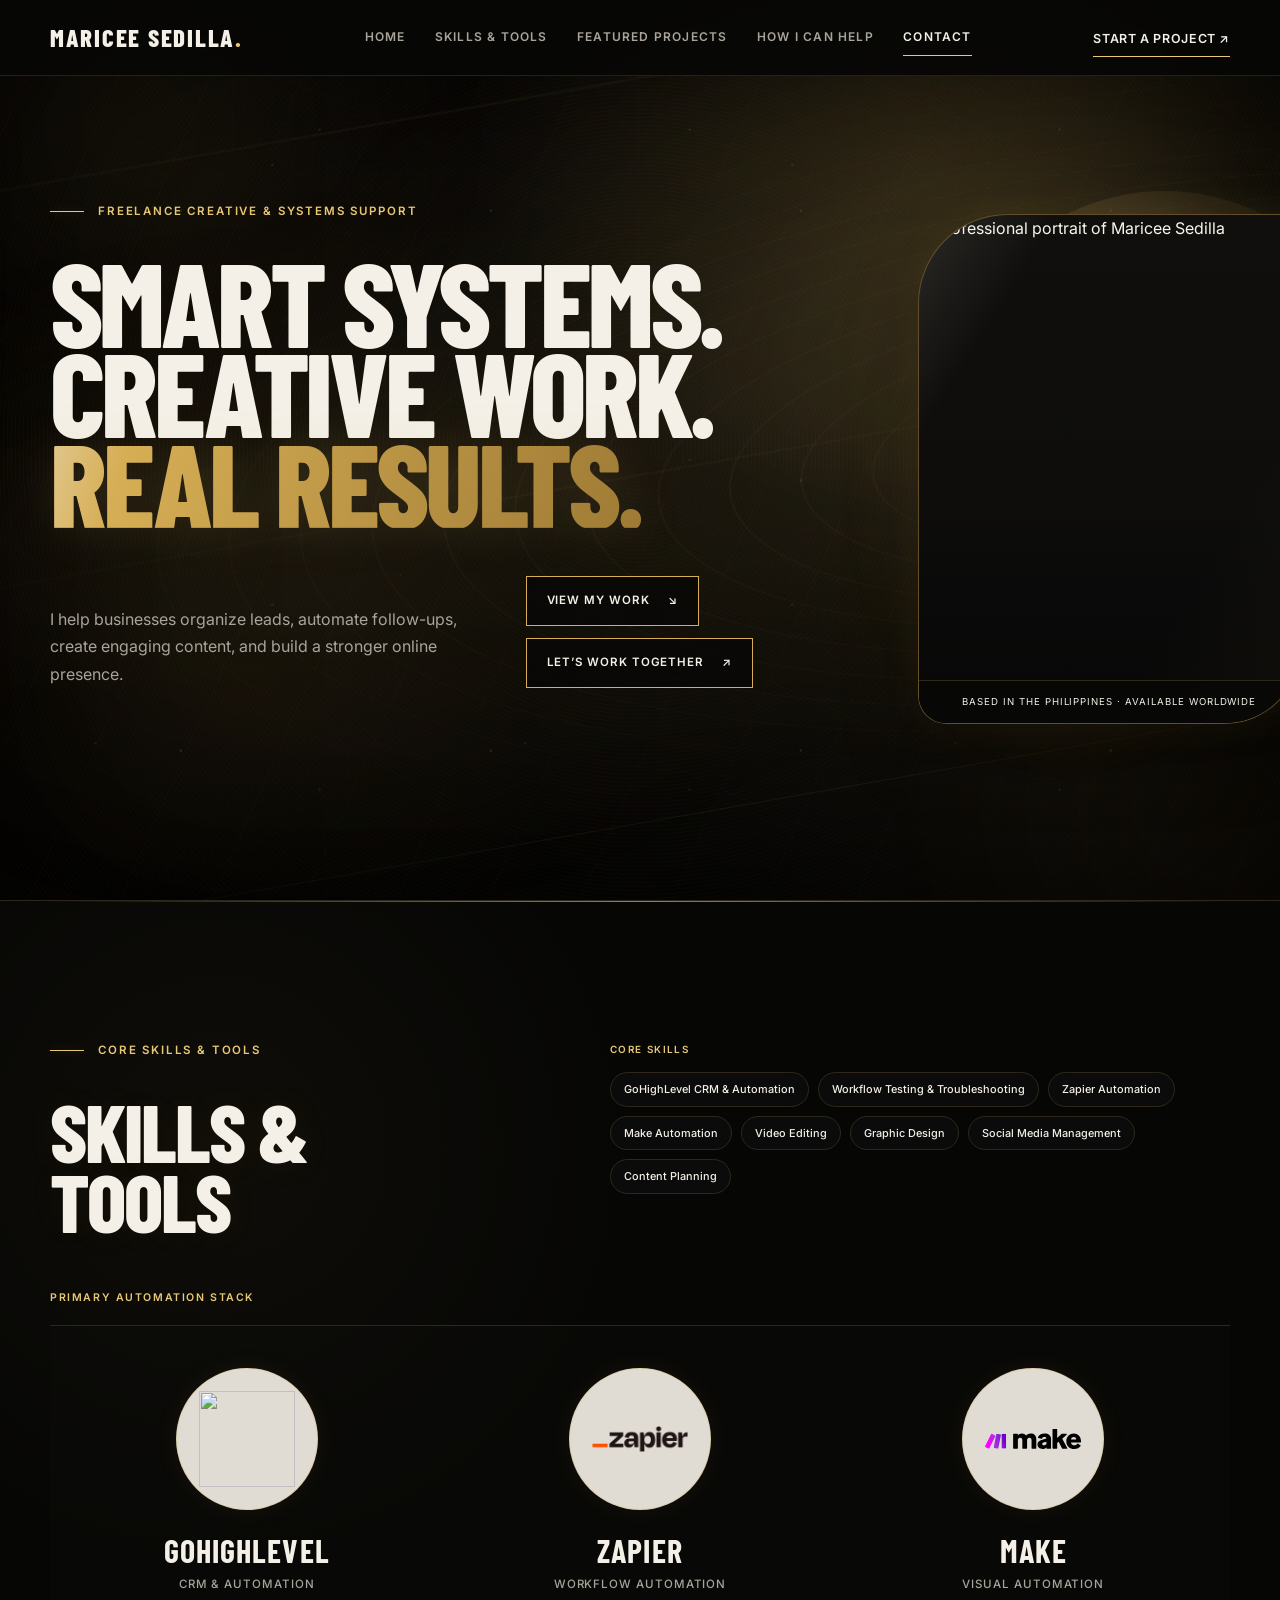
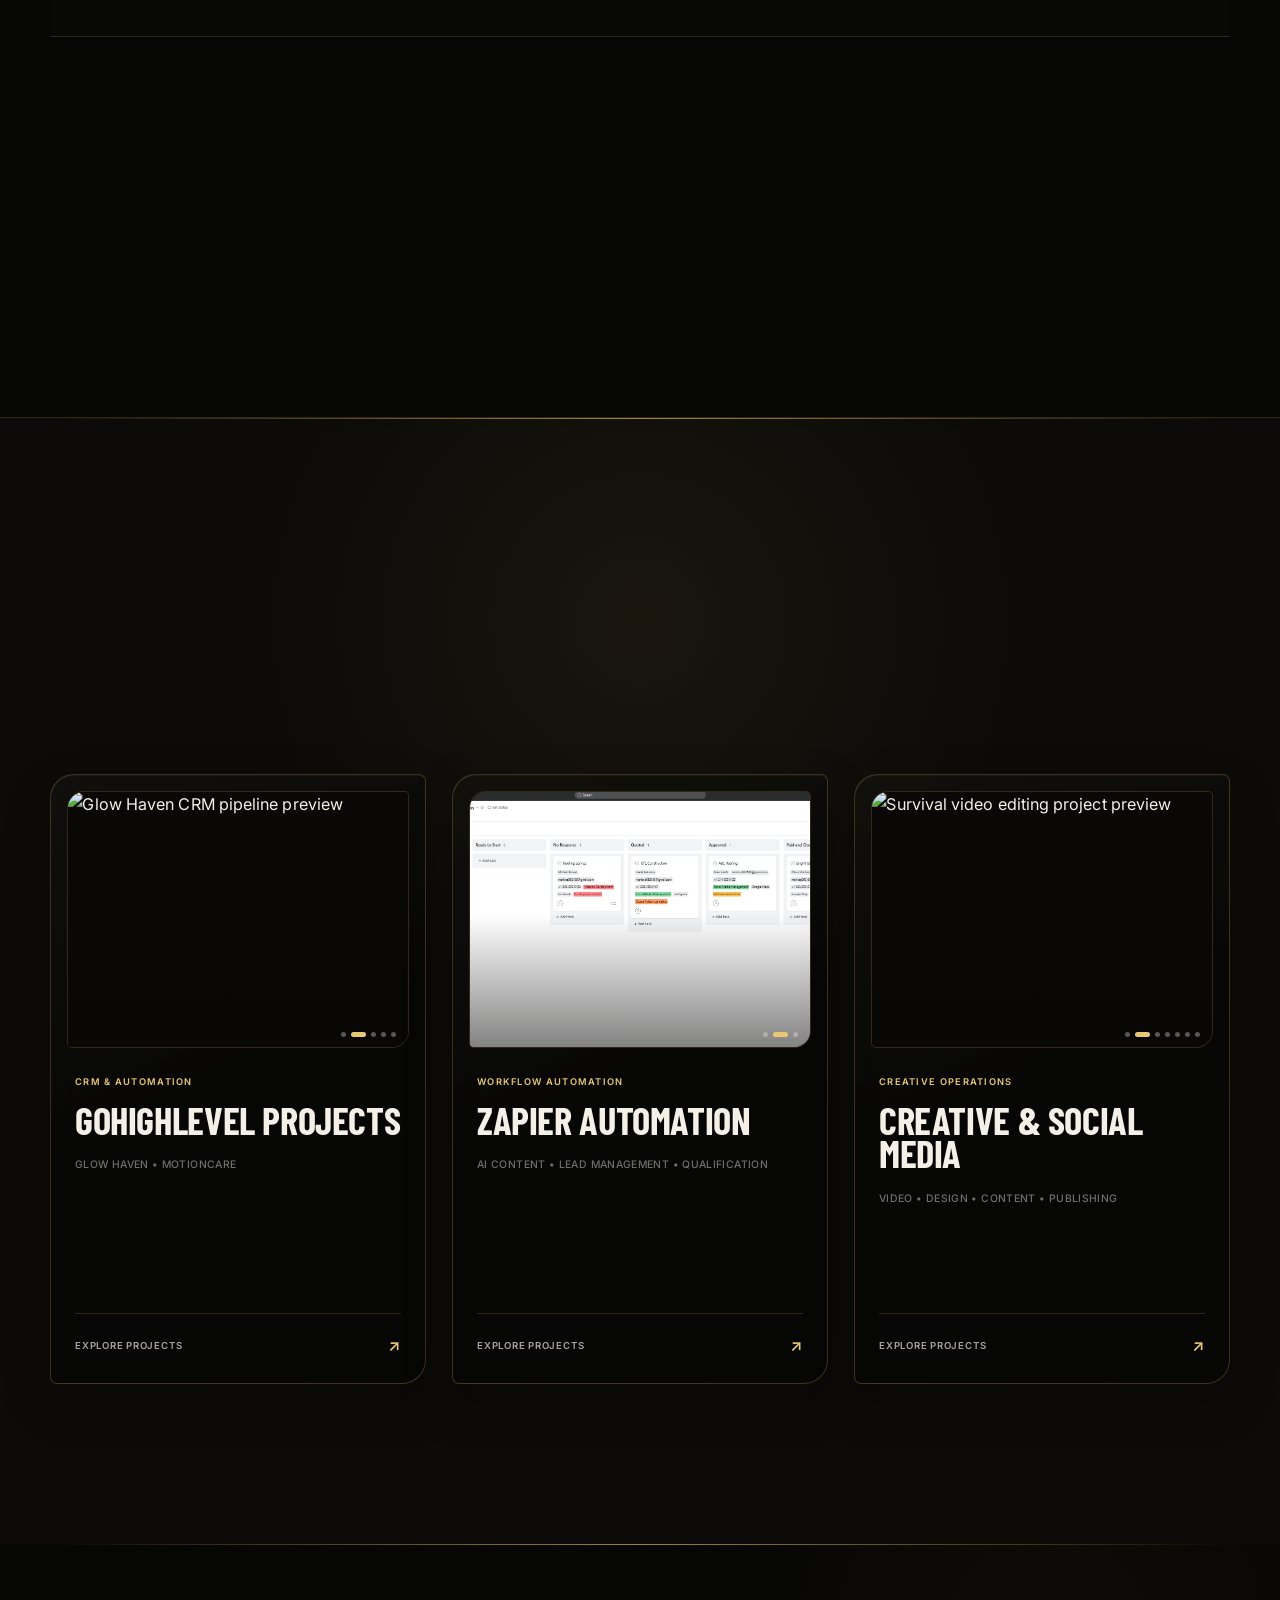
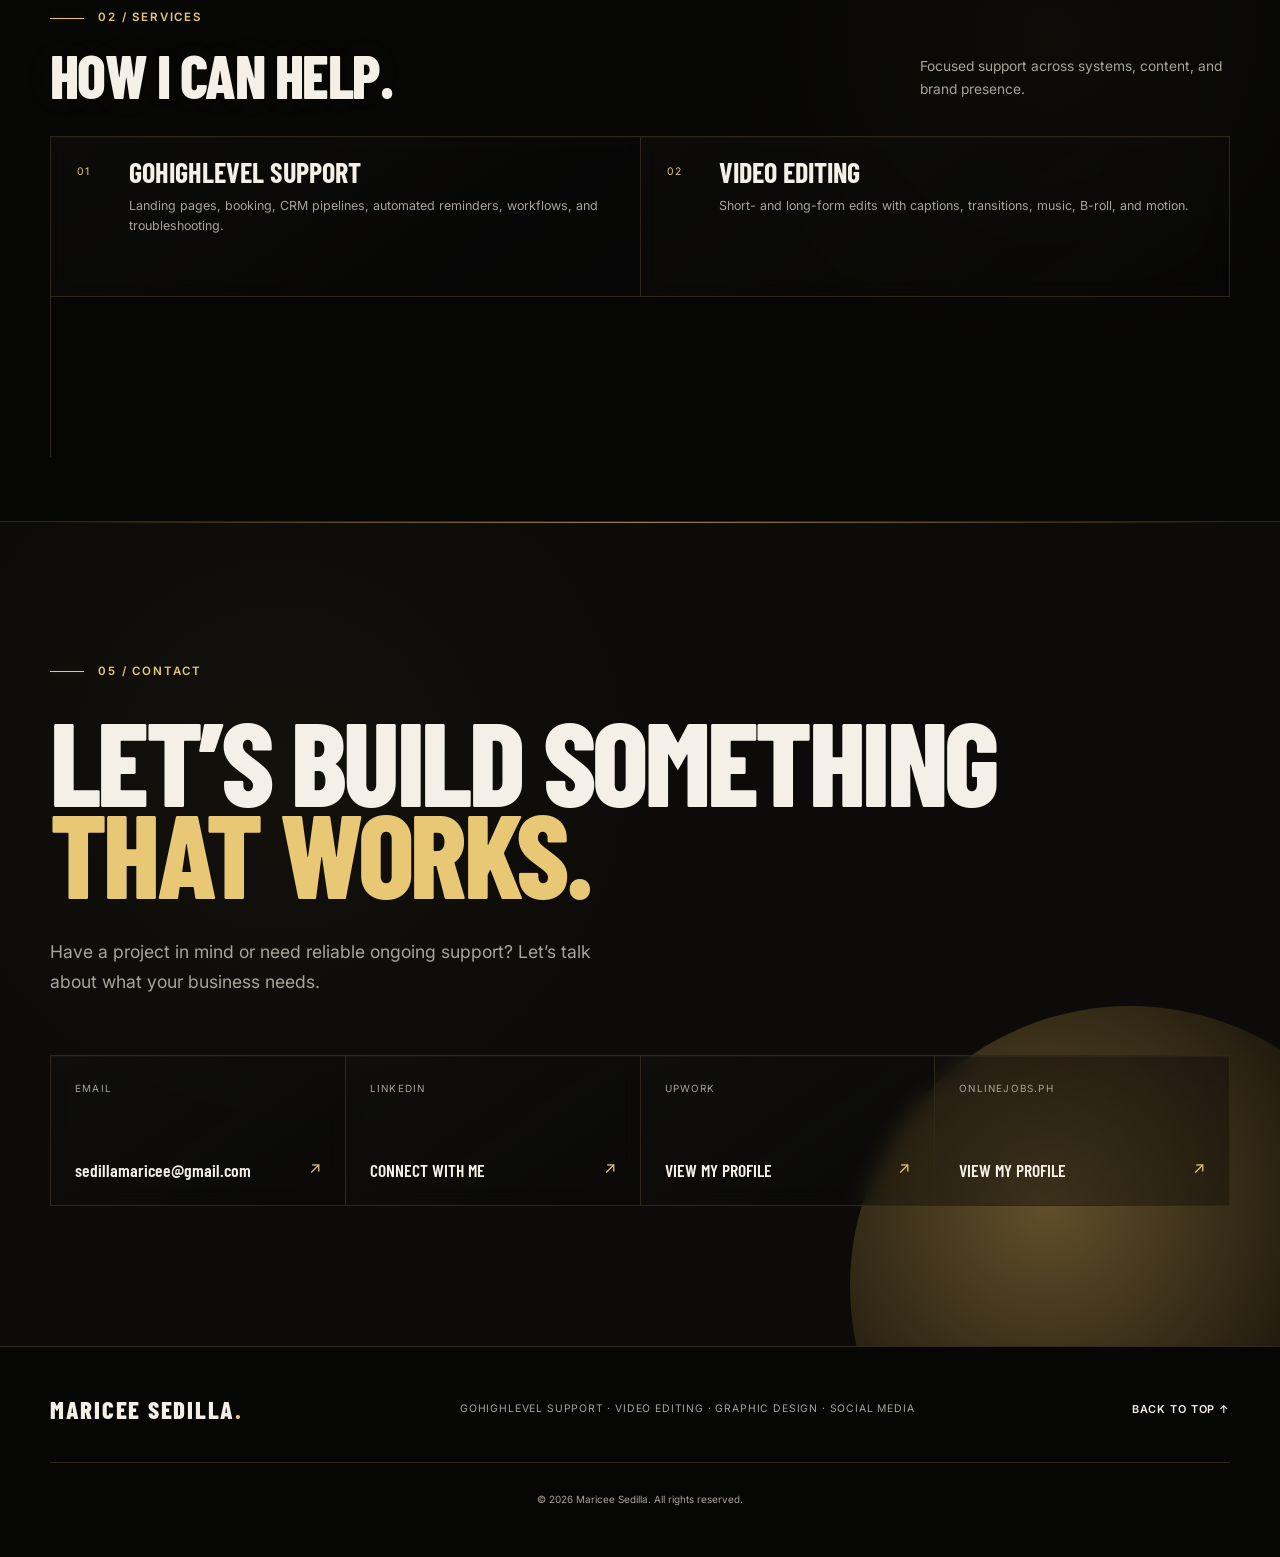
==== commit 9660845c: "Fix mobile cache and responsive styles" ====
--- a/index.html
+++ b/index.html
@@ -84,7 +84,7 @@
       <div class="container skills-layout">
         <div class="section-heading section-heading-row skills-heading">
           <div class="skills-heading-title">
-            <p class="eyebrow"><span>Skills &amp; Tools</span></p>
+            <p class="eyebrow"><span>Core Skills &amp; Tools</span></p>
             <h2 id="skills-title">SKILLS &amp; TOOLS</h2>
           </div>
           <div class="skills-core" aria-labelledby="core-skills-title">
--- a/styles.css
+++ b/styles.css
@@ -639,10 +639,15 @@
   .project-card-grid .project-node-copy strong { font-size: clamp(2.25rem, 11vw, 3.25rem); }
   .project-card-grid .project-node-slide.is-active > img { animation: none; transform: scale(1.025); }
   .tools-marquee { width: 100%; }
+  .skills .container { width: min(100% - 40px, 620px); }
   .skills .section-heading-row { margin-bottom: 38px; }
-  .skills-core { max-width: none; margin-top: 28px; }
+  .skills-heading-title,
+  .skills-core { width: 100%; min-width: 0; max-width: none; }
+  .skills-heading-title h2 { max-width: 100%; font-size: clamp(3.45rem, 16vw, 5.15rem); line-height: .84; overflow-wrap: normal; word-break: normal; }
+  .skills-heading .eyebrow { margin-bottom: 22px; }
+  .skills-core { margin-top: 28px; }
   .core-skills-list { gap: 8px; }
-  .core-skills-list li { padding: 8px 12px; font-size: .66rem; white-space: normal; }
+  .core-skills-list li { max-width: 100%; padding: 8px 12px; font-size: .66rem; overflow-wrap: anywhere; white-space: normal; }
   .primary-automation-stack { margin-bottom: 46px; }
   .primary-stack-showcase { grid-template-columns: 1fr; }
   .primary-tool-item { min-height: 250px; padding: 26px 20px; }
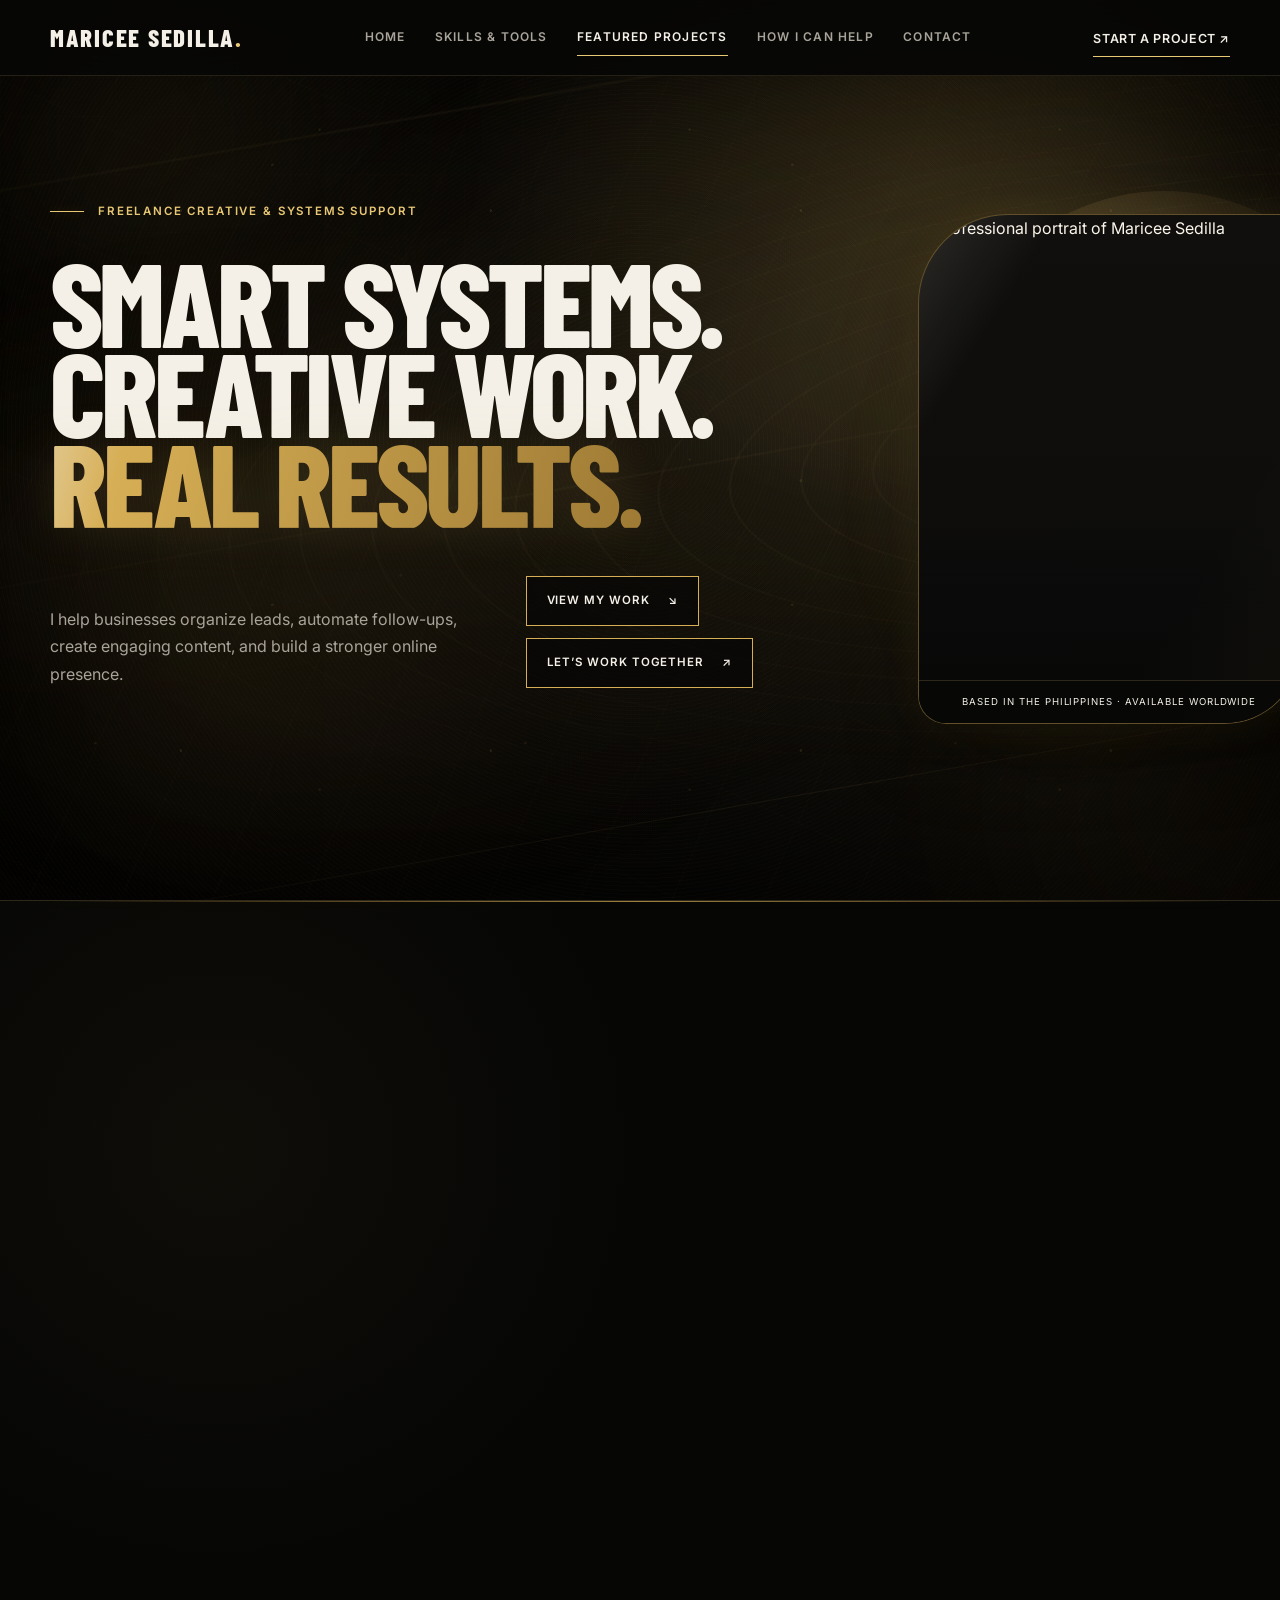
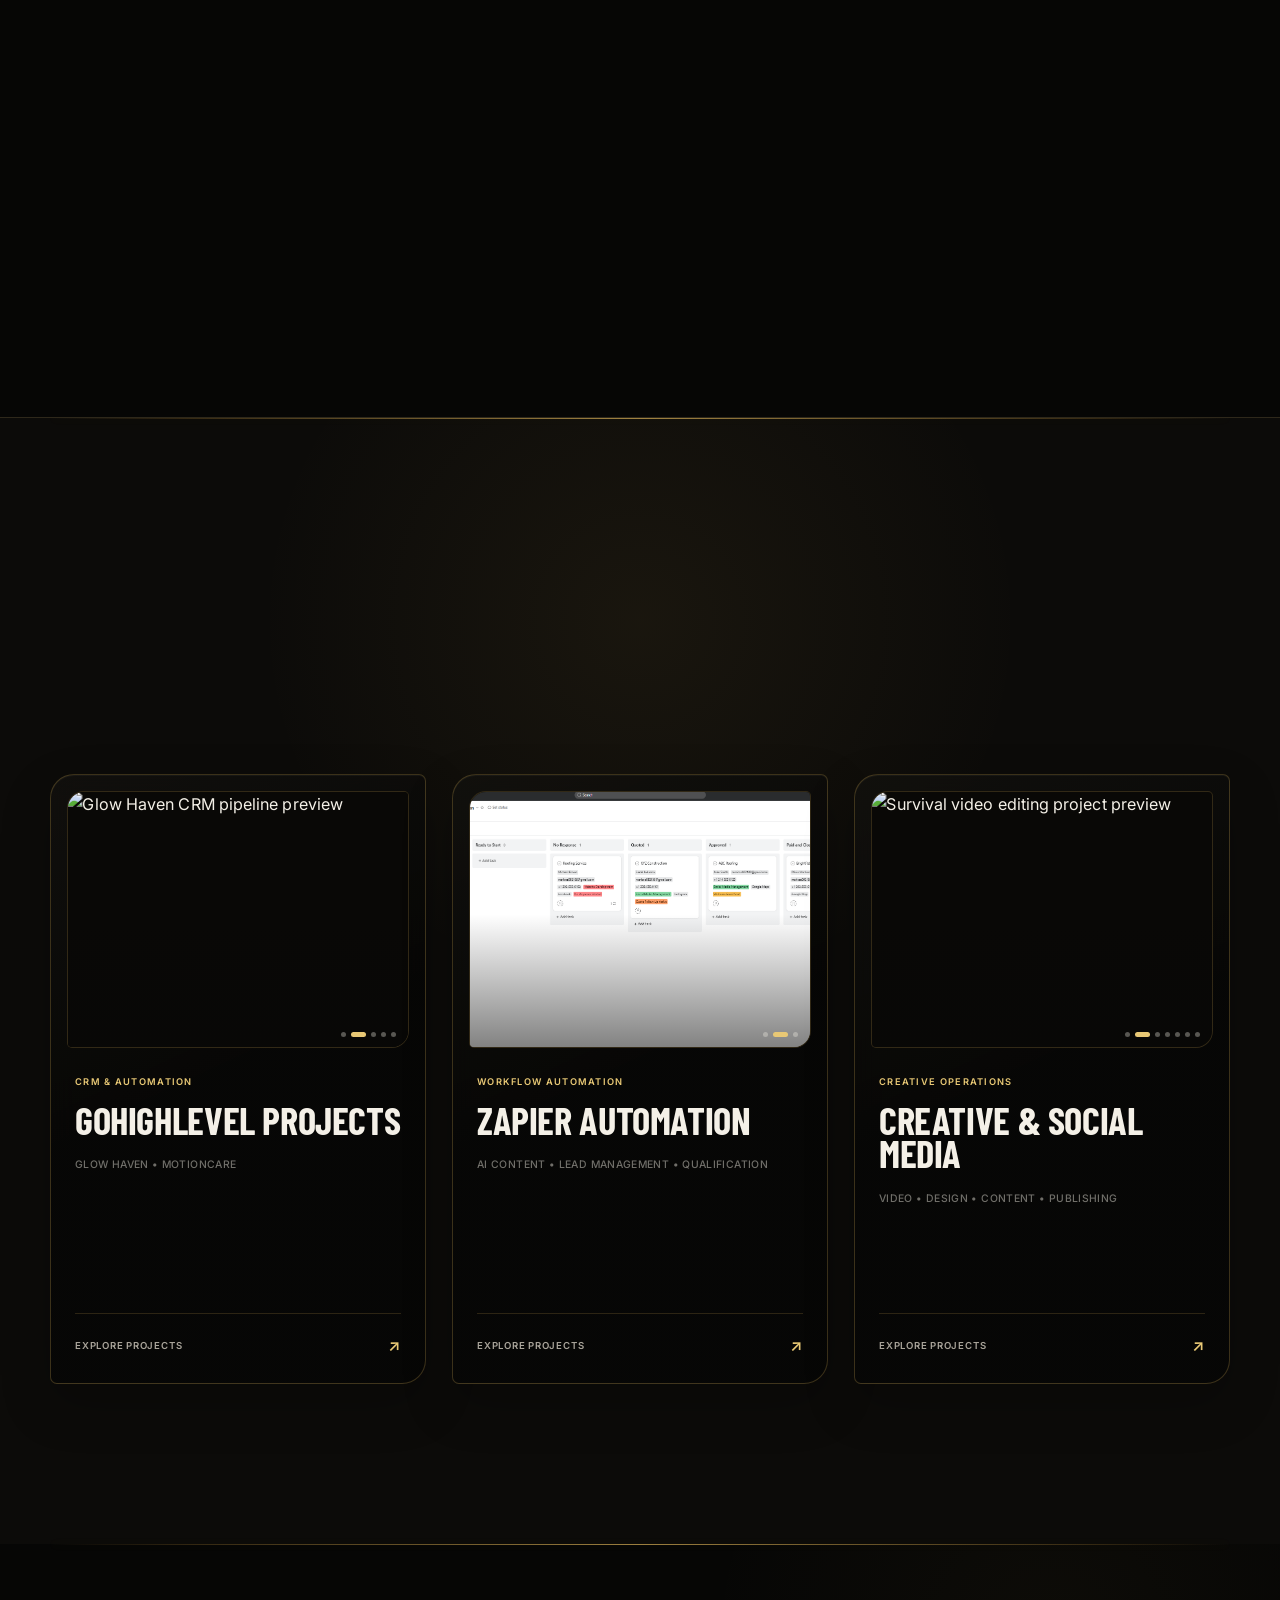
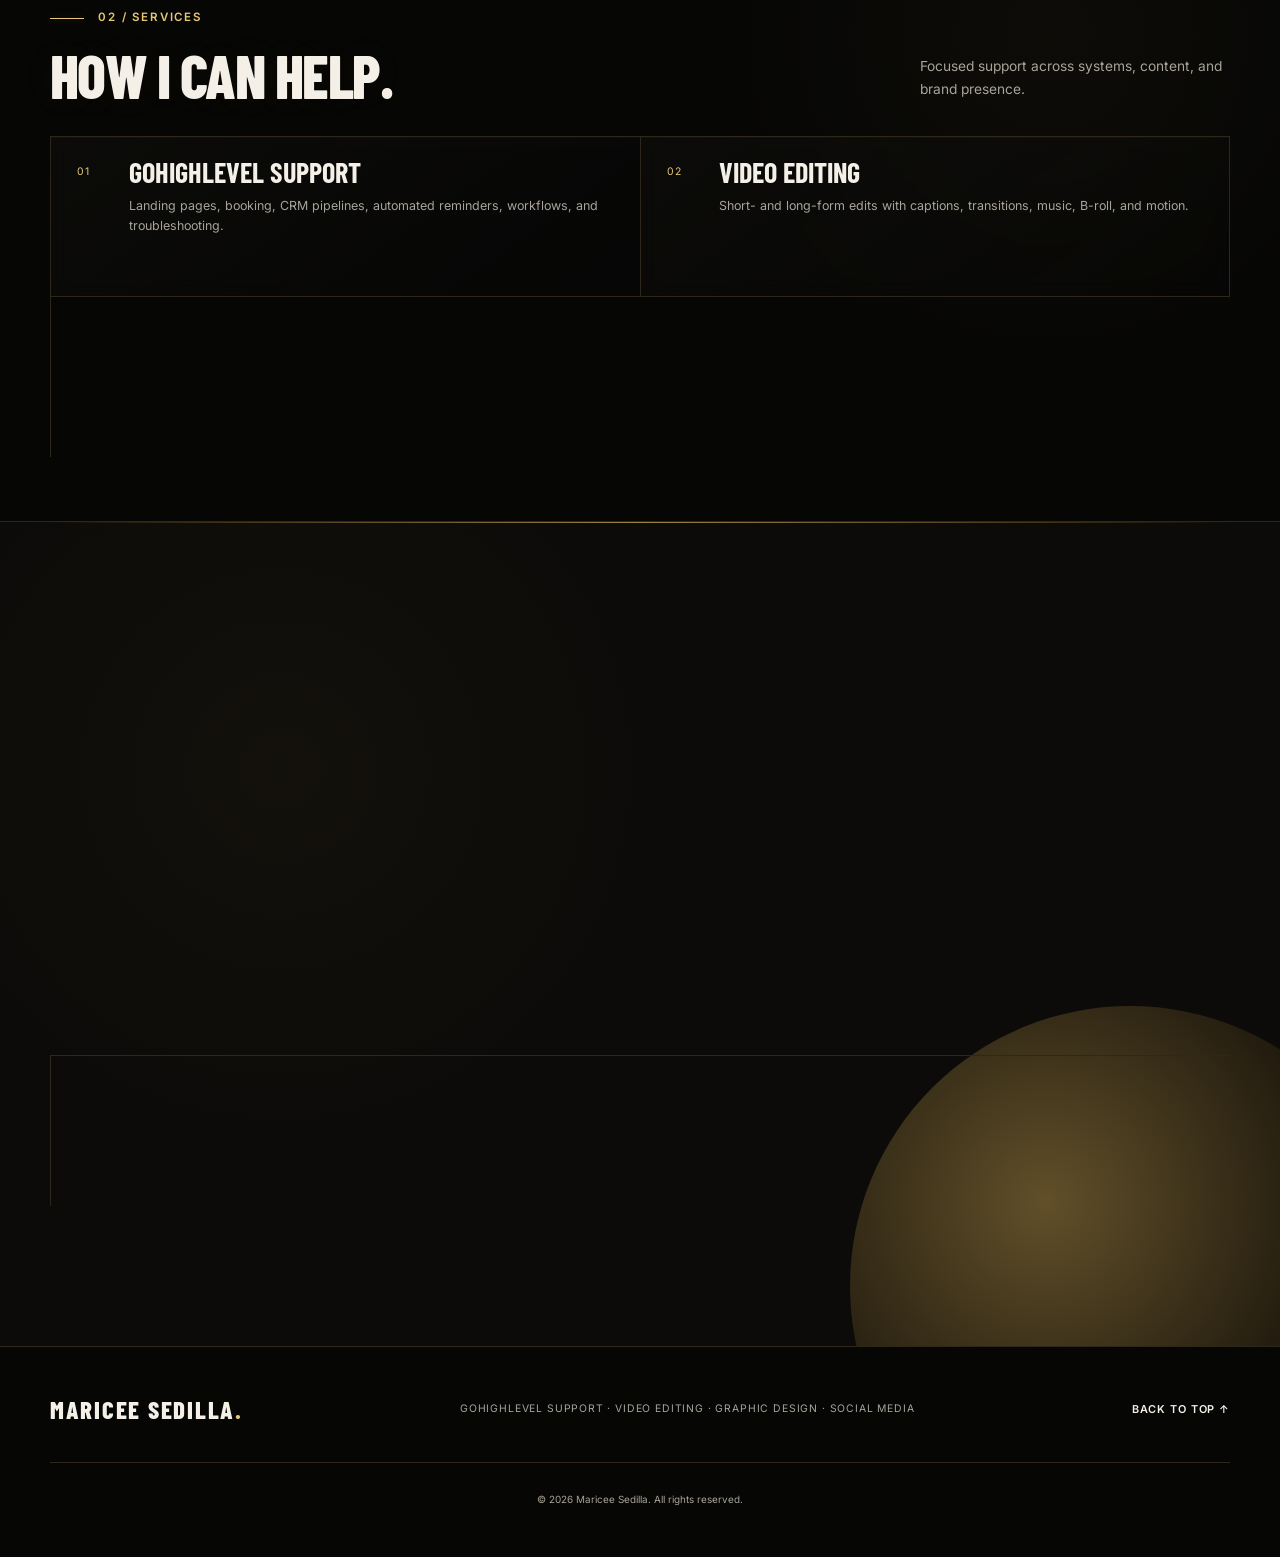
==== commit 4e7c9df8: "Update portfolio design and mobile styles" ====
--- a/index.html
+++ b/index.html
@@ -9,8 +9,8 @@
   <link rel="preconnect" href="https://fonts.googleapis.com">
   <link rel="preconnect" href="https://fonts.gstatic.com" crossorigin>
   <link href="https://fonts.googleapis.com/css2?family=Barlow+Condensed:wght@600;700;800&family=Inter:wght@400;500;600&display=swap" rel="stylesheet">
-  <link rel="stylesheet" href="styles.css">
-  <script src="script.js" defer></script>
+  <link rel="stylesheet" href="styles.css?v=20260817-2">
+  <script src="script.js?v=20260817-2" defer></script>
 </head>
 <body>
   <a class="skip-link" href="#main-content">Skip to main content</a>
--- a/styles.css
+++ b/styles.css
@@ -612,7 +612,7 @@
   .menu-toggle { display: block; z-index: 2; margin-left: auto; }
   .menu-toggle[aria-expanded="true"] > span:nth-of-type(2) { transform: translateY(3.5px) rotate(45deg); }
   .menu-toggle[aria-expanded="true"] > span:nth-of-type(3) { transform: translateY(-3.5px) rotate(-45deg); }
-  .primary-nav { position: fixed; inset: var(--header-height) 0 auto; display: grid; padding: 18px 24px 28px; border-bottom: 1px solid var(--border); background: rgba(7, 7, 6, .98); opacity: 0; pointer-events: none; transform: translateY(-12px); transition: opacity .2s ease, transform .2s ease; }
+  .primary-nav { position: fixed; inset: var(--header-height) 0 auto; display: grid; padding: 18px 24px 28px; border-bottom: 1px solid var(--border); background: rgba(5, 5, 5, .98); opacity: 0; pointer-events: none; transform: translateY(-12px); transition: opacity .2s ease, transform .2s ease; }
   .primary-nav.is-open { opacity: 1; pointer-events: auto; transform: translateY(0); }
   .primary-nav a { padding: 12px 0; font: 700 1.7rem/1 var(--heading); }
   .hero { padding-top: 66px; }
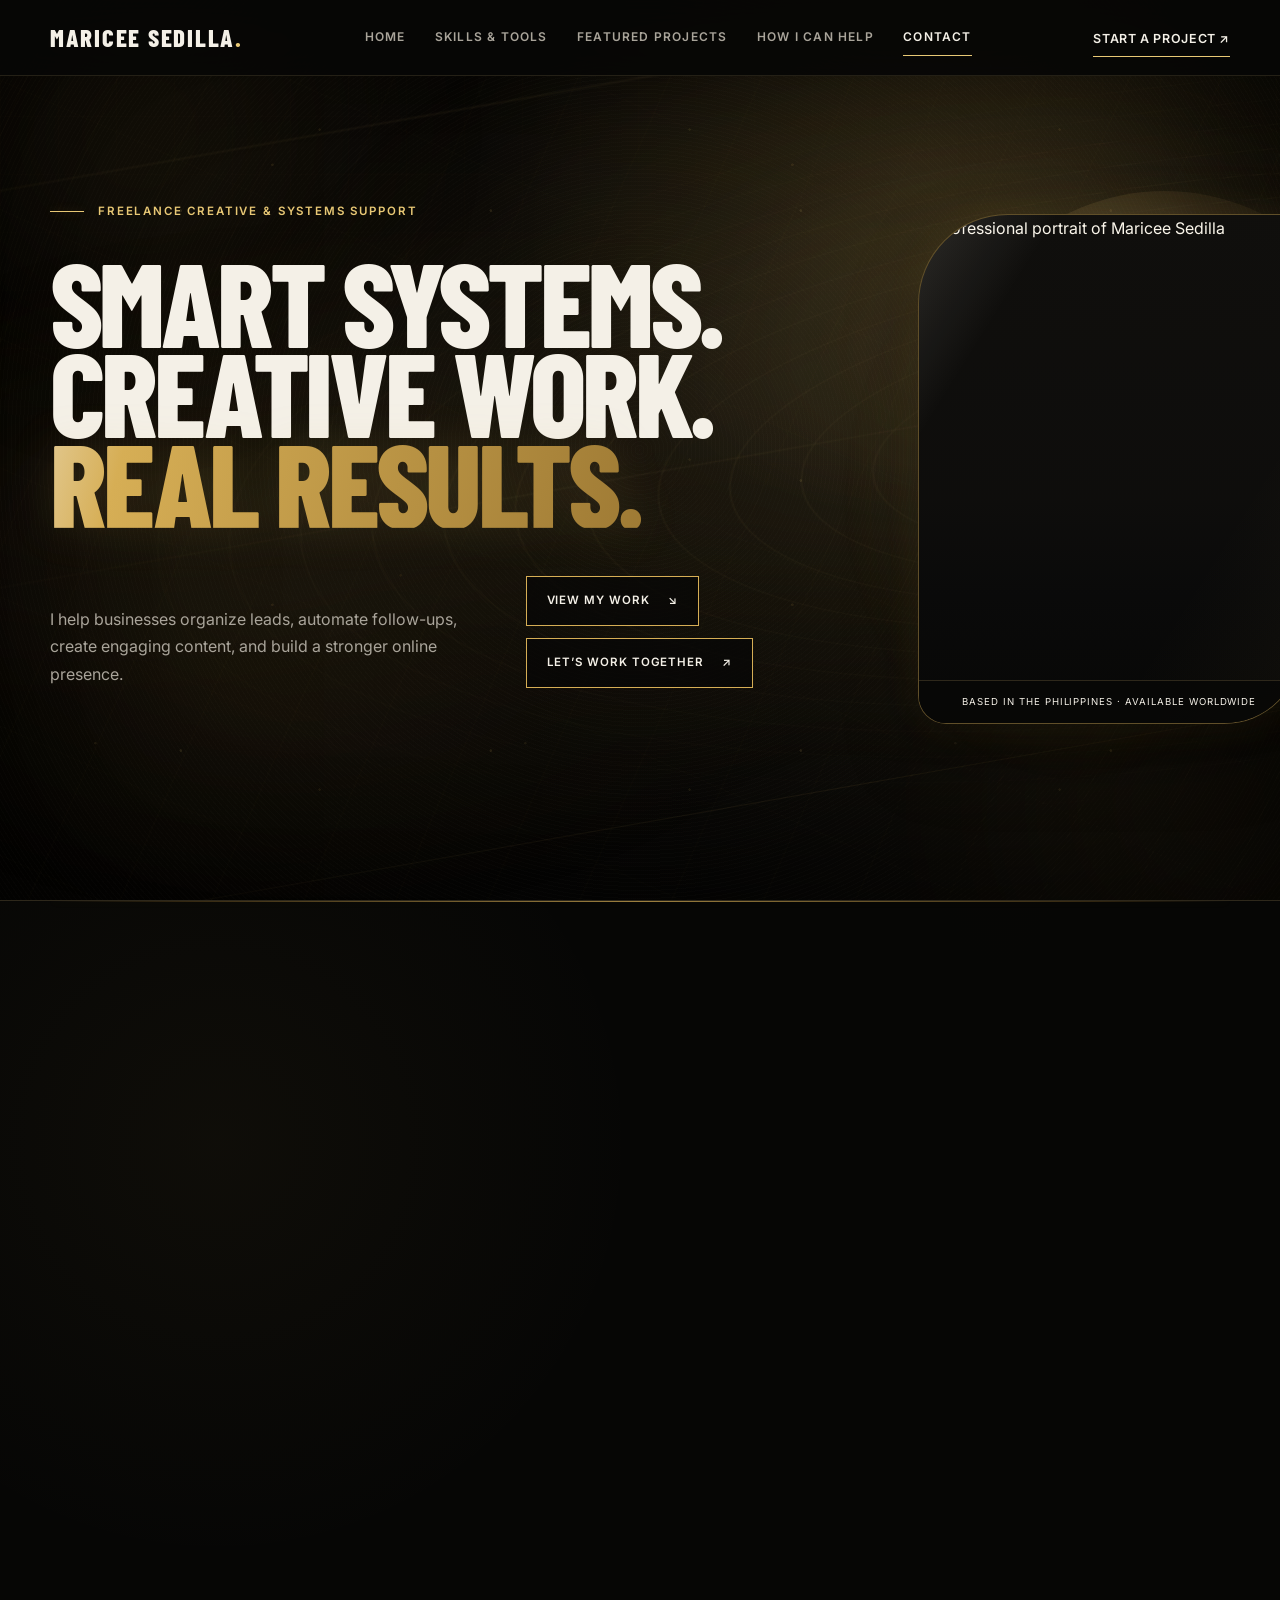
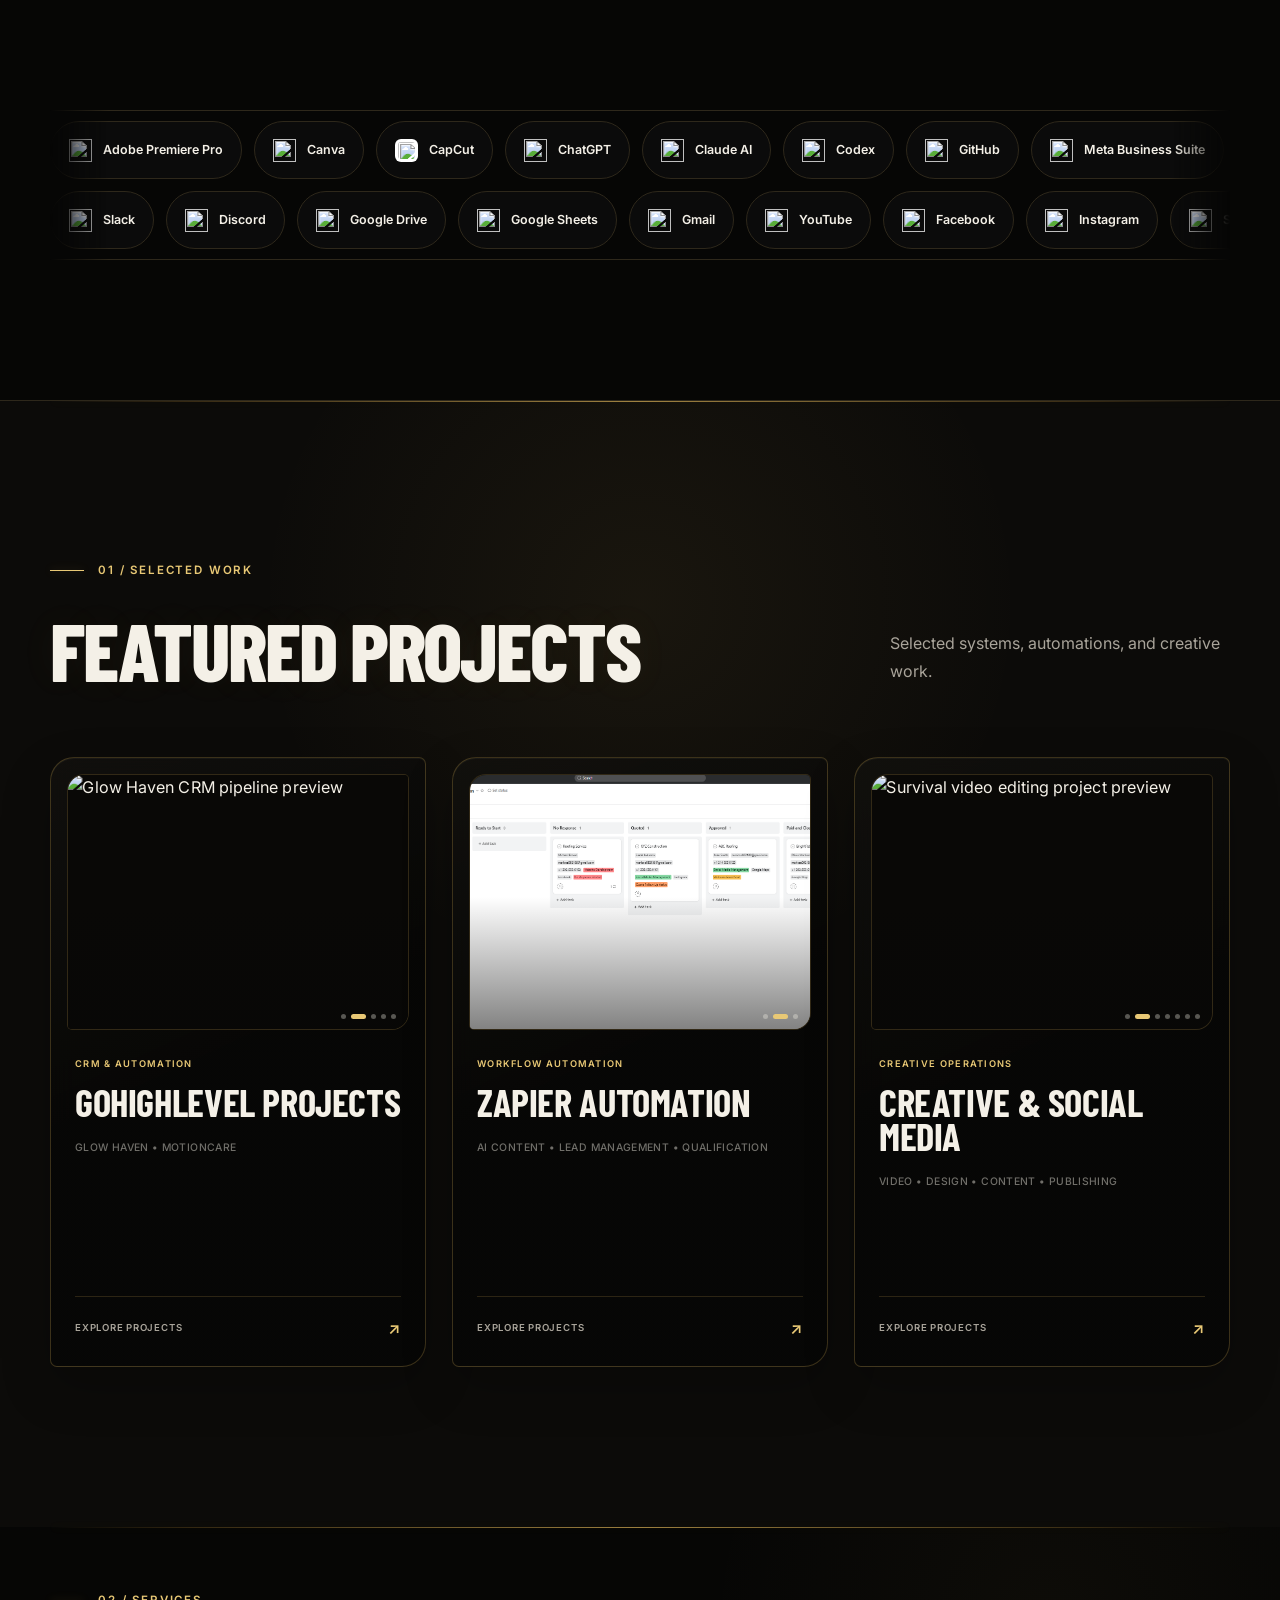
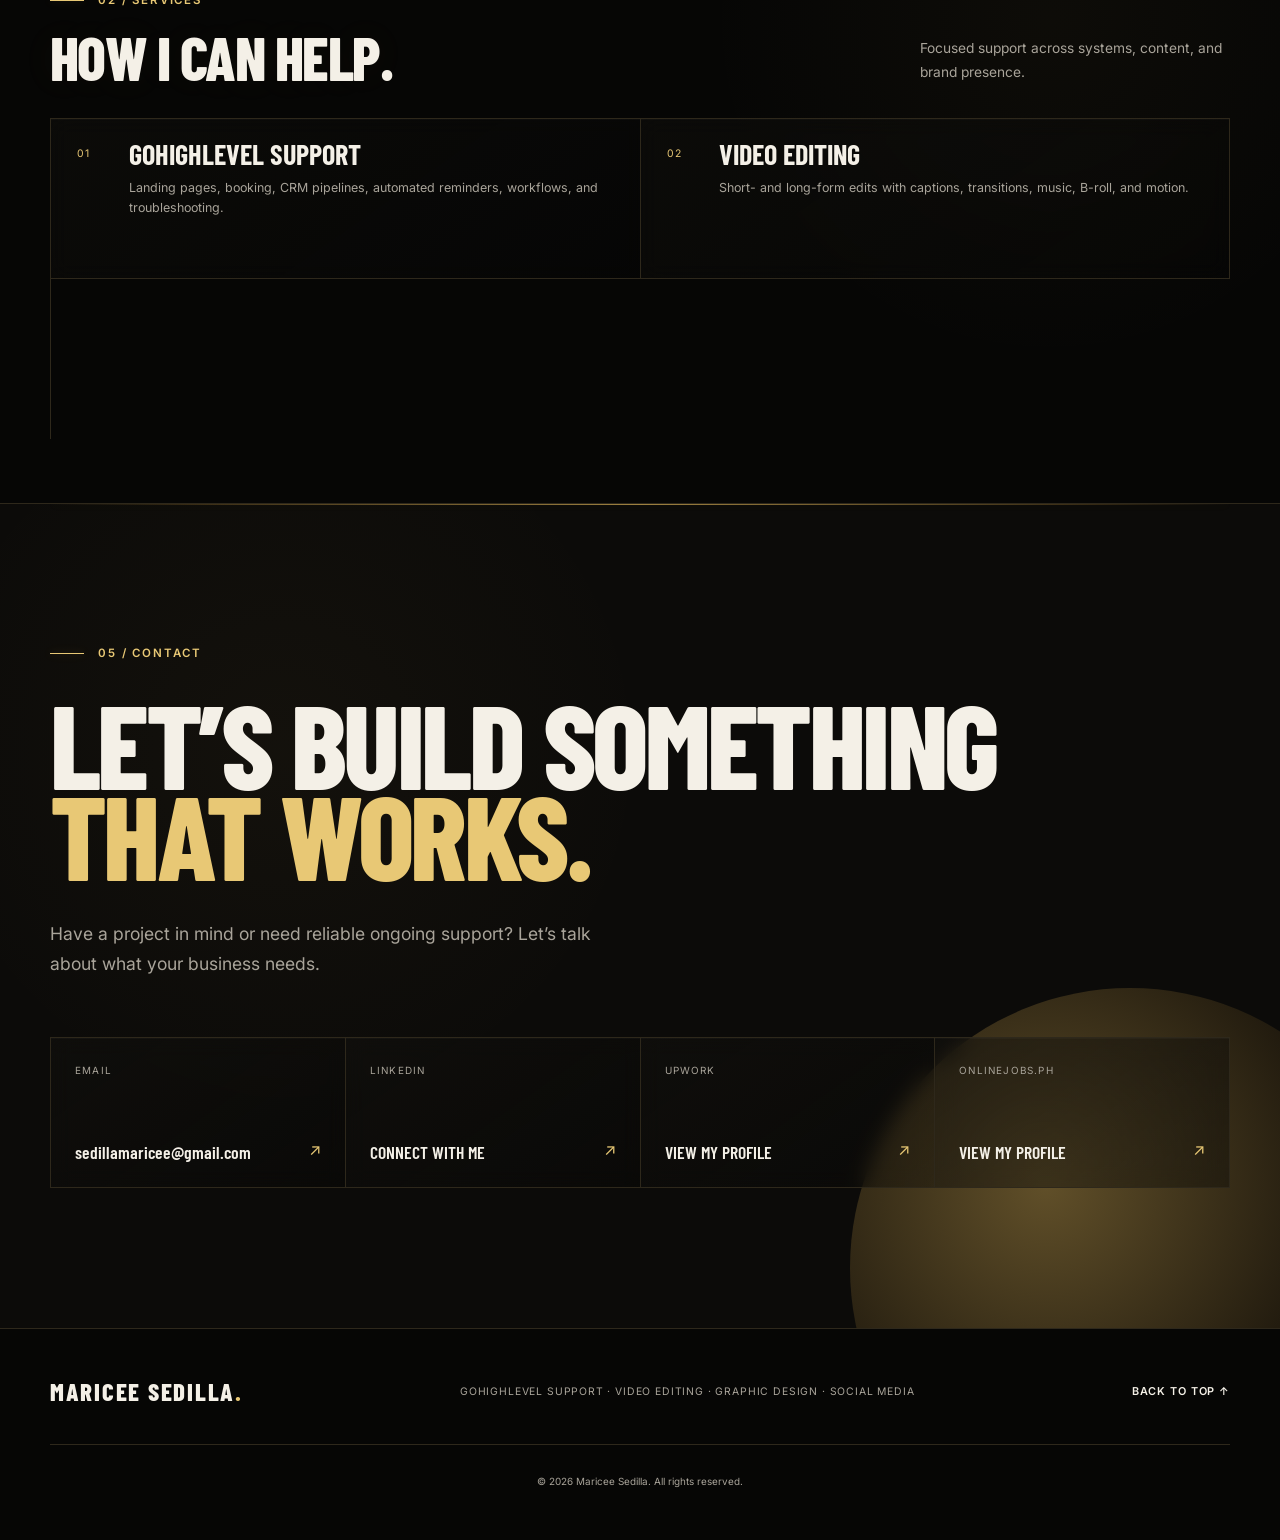
==== commit c5f3c6ce: "Update portfolio design and mobile styles" ====
--- a/index.html
+++ b/index.html
@@ -84,8 +84,8 @@
       <div class="container skills-layout">
         <div class="section-heading section-heading-row skills-heading">
           <div class="skills-heading-title">
-            <p class="eyebrow"><span>Core Skills &amp; Tools</span></p>
-            <h2 id="skills-title">SKILLS &amp; TOOLS</h2>
+            <p class="eyebrow"><span>CORE SKILLS &amp; TOOLS</span></p>
+            <h2 id="skills-title"><span>CORE SKILLS &amp;</span><span>TOOLS</span></h2>
           </div>
           <div class="skills-core" aria-labelledby="core-skills-title">
             <p class="core-skills-label" id="core-skills-title">CORE SKILLS</p>
--- a/styles.css
+++ b/styles.css
@@ -485,11 +485,13 @@
 .skills { overflow: hidden; border-top: 1px solid var(--border); background: radial-gradient(circle at 17% 22%, rgba(214, 174, 85, .045), transparent 31%), rgba(7, 7, 6, .94); }
 .skills-heading { align-items: flex-start; }
 .skills .section-heading-row { margin-bottom: 54px; }
-.skills-heading-title { flex: 0 1 440px; }
+.skills-heading-title { min-width: 0; flex: 0 1 520px; }
+.skills-heading-title h2 { max-width: 100%; font-size: clamp(3.4rem, 5.6vw, 5.45rem); }
+.skills-heading-title h2 span { display: block; }
 .skills-core { flex: 1 1 590px; max-width: 620px; }
 .core-skills-label { margin: 0 0 14px; color: var(--rose); font-size: .62rem; font-weight: 600; letter-spacing: .14em; text-transform: uppercase; }
 .core-skills-list { display: flex; flex-wrap: wrap; gap: 9px; margin: 0; padding: 0; list-style: none; }
-.core-skills-list li { padding: 9px 13px; border: 1px solid var(--border); border-radius: 999px; background: var(--bg-soft); color: var(--text); font-size: .68rem; font-weight: 500; line-height: 1.35; white-space: nowrap; transition: border-color .2s ease, background .2s ease, color .2s ease, box-shadow .2s ease; }
+.core-skills-list li { padding: 10px 15px; border: 1px solid var(--border); border-radius: 999px; background: var(--bg-soft); color: var(--text); font-size: .75rem; font-weight: 500; line-height: 1.35; white-space: nowrap; transition: border-color .2s ease, background .2s ease, color .2s ease, box-shadow .2s ease; }
 .core-skills-list li:hover { border-color: rgba(232, 200, 117, .62); background: rgba(214, 174, 85, .1); color: var(--rose); box-shadow: 0 0 20px rgba(214, 174, 85, .1); }
 .skills-subheading { margin: 0 0 18px; color: var(--rose); font-size: .66rem; font-weight: 600; letter-spacing: .15em; text-transform: uppercase; }
 .primary-automation-stack { margin-bottom: 58px; }
@@ -643,11 +645,11 @@
   .skills .section-heading-row { margin-bottom: 38px; }
   .skills-heading-title,
   .skills-core { width: 100%; min-width: 0; max-width: none; }
-  .skills-heading-title h2 { max-width: 100%; font-size: clamp(3.45rem, 16vw, 5.15rem); line-height: .84; overflow-wrap: normal; word-break: normal; }
+  .skills-heading-title h2 { max-width: 100%; font-size: clamp(2.95rem, 13.25vw, 4.7rem); line-height: .84; overflow-wrap: normal; word-break: normal; }
   .skills-heading .eyebrow { margin-bottom: 22px; }
   .skills-core { margin-top: 28px; }
   .core-skills-list { gap: 8px; }
-  .core-skills-list li { max-width: 100%; padding: 8px 12px; font-size: .66rem; overflow-wrap: anywhere; white-space: normal; }
+  .core-skills-list li { max-width: 100%; padding: 9px 13px; font-size: .72rem; overflow-wrap: anywhere; white-space: normal; }
   .primary-automation-stack { margin-bottom: 46px; }
   .primary-stack-showcase { grid-template-columns: 1fr; }
   .primary-tool-item { min-height: 250px; padding: 26px 20px; }
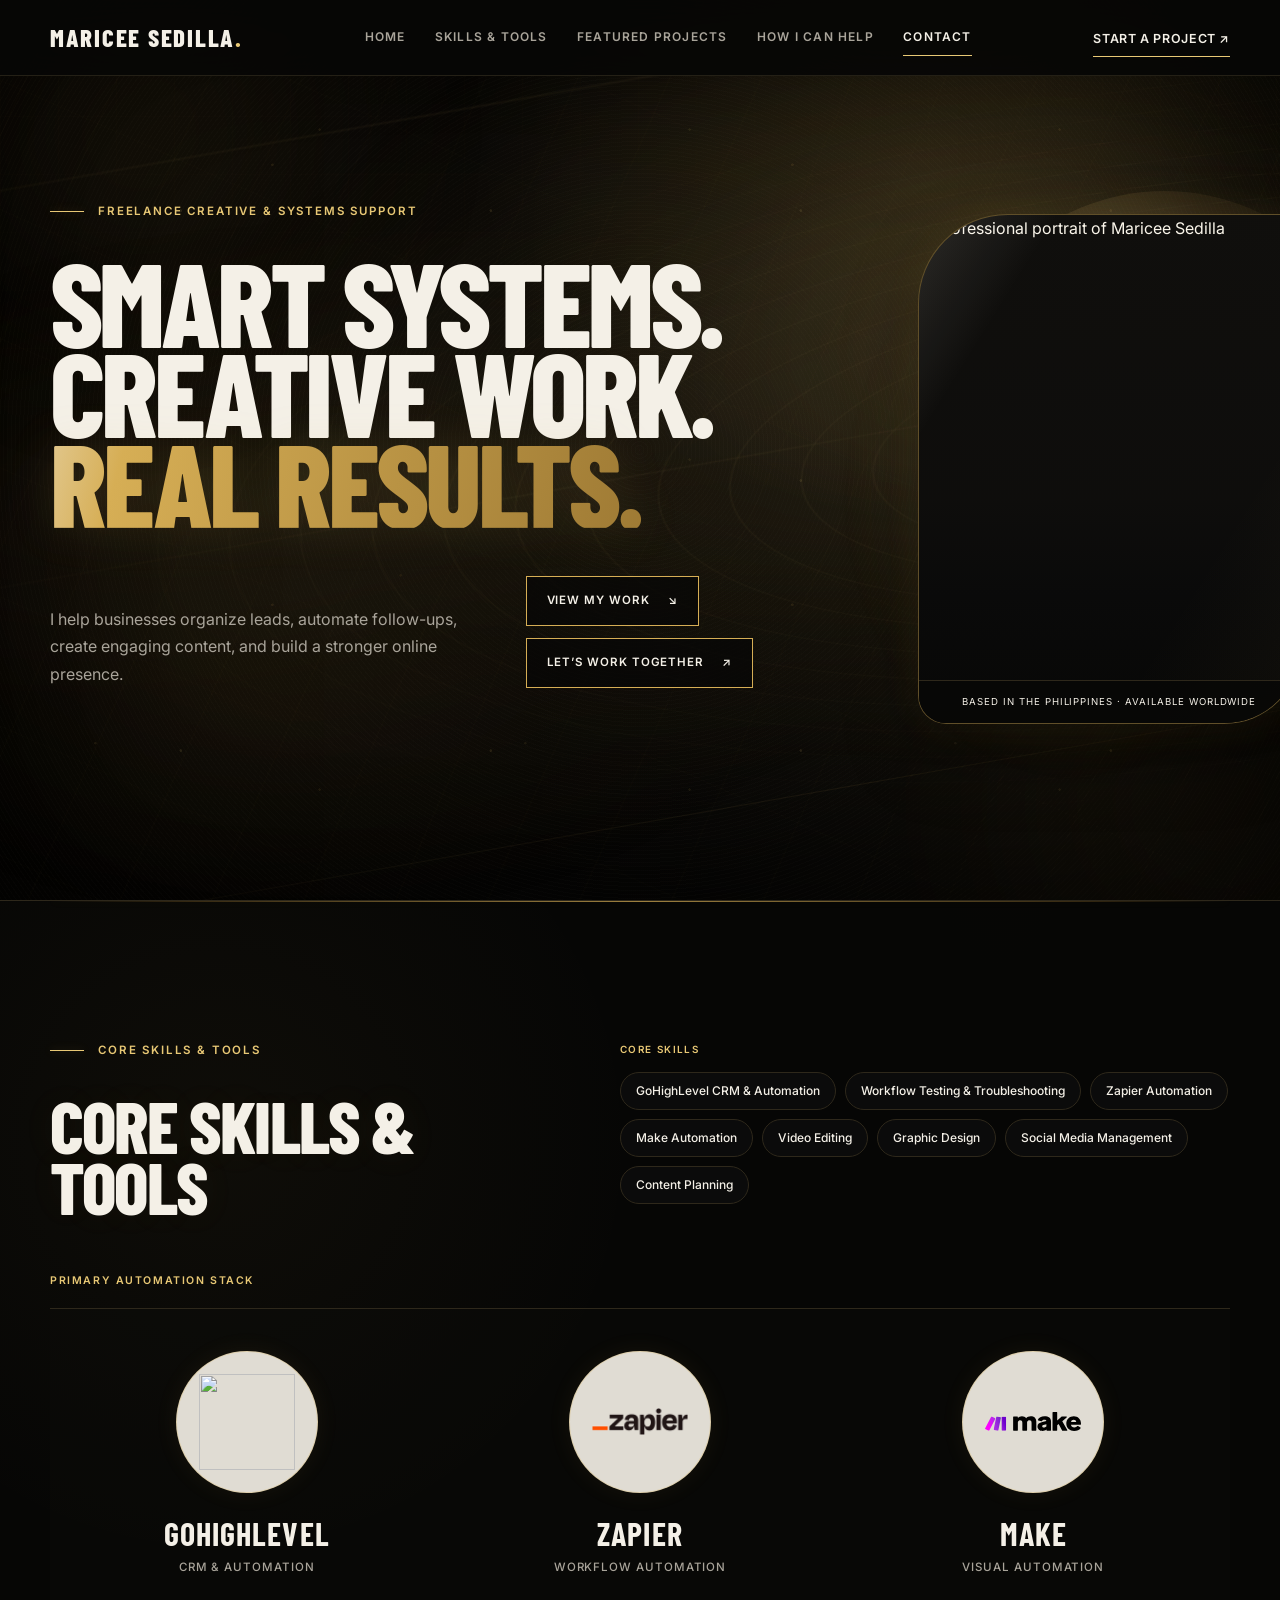
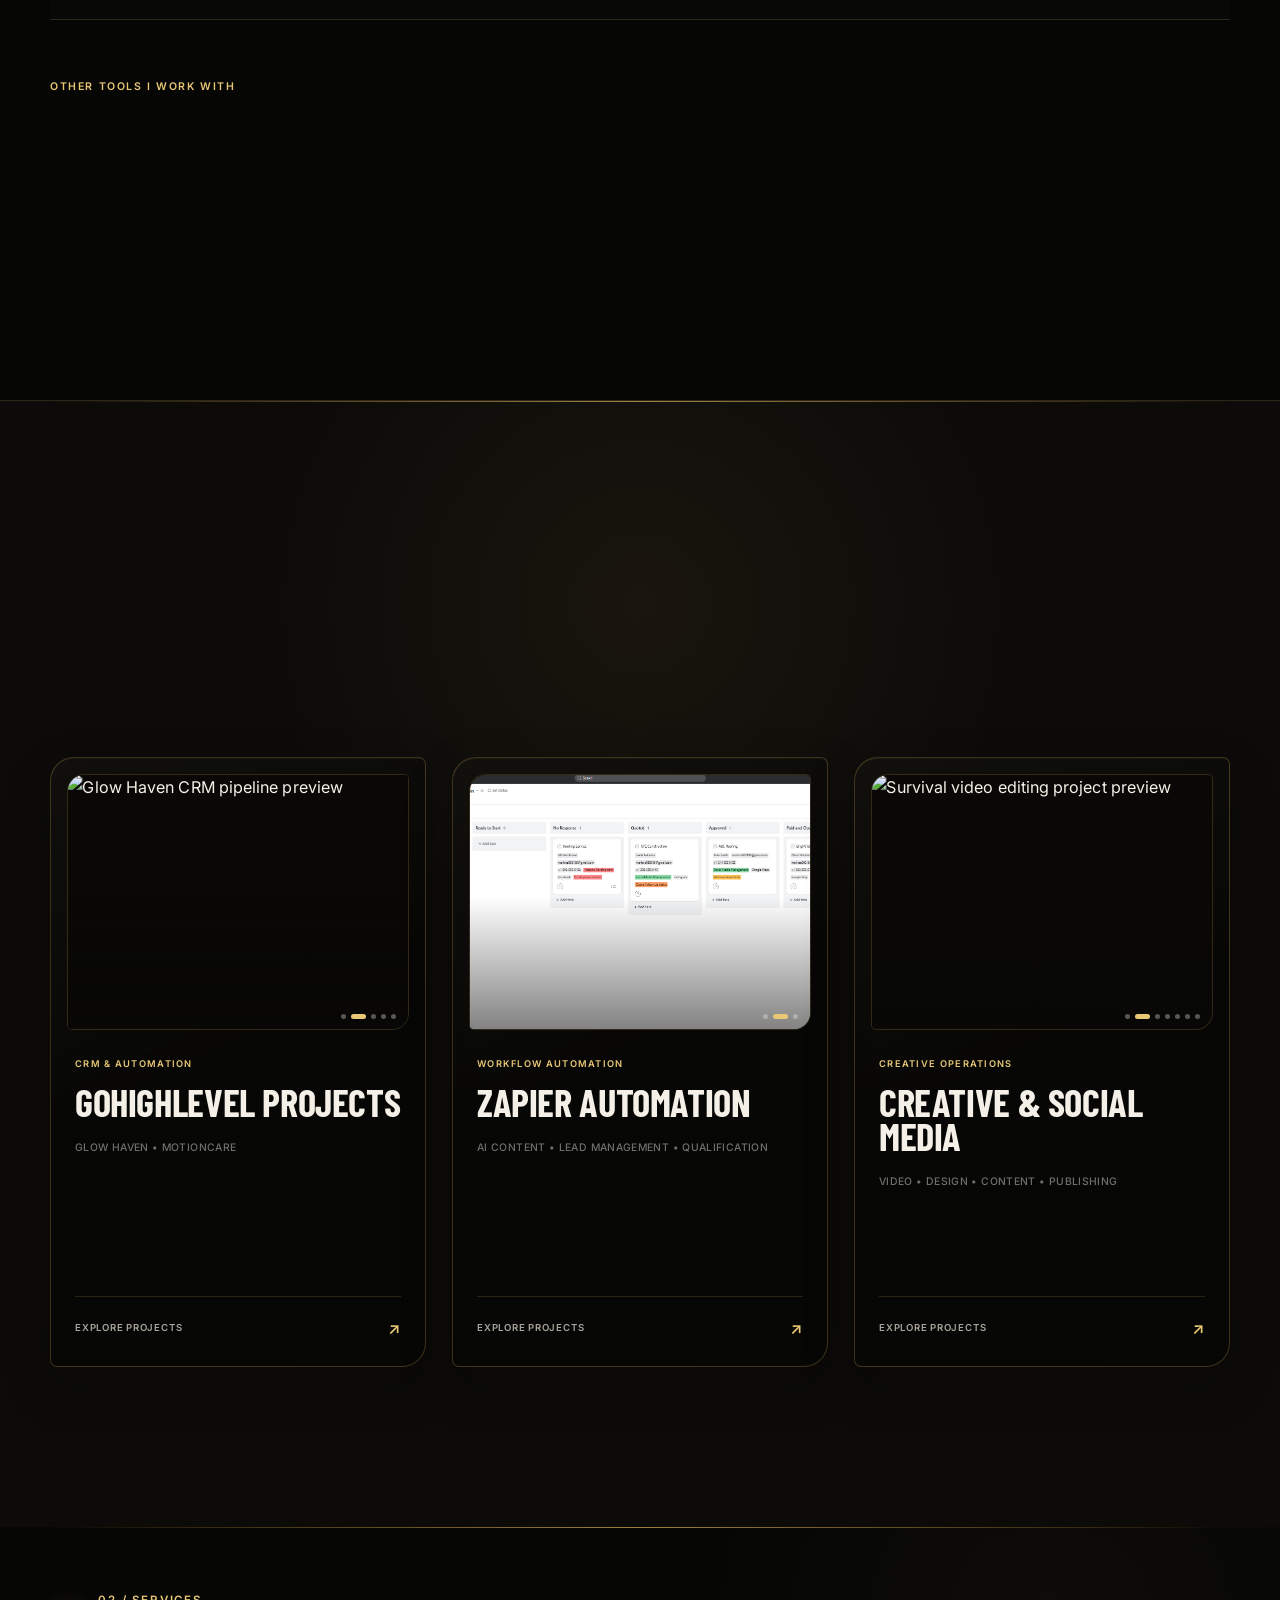
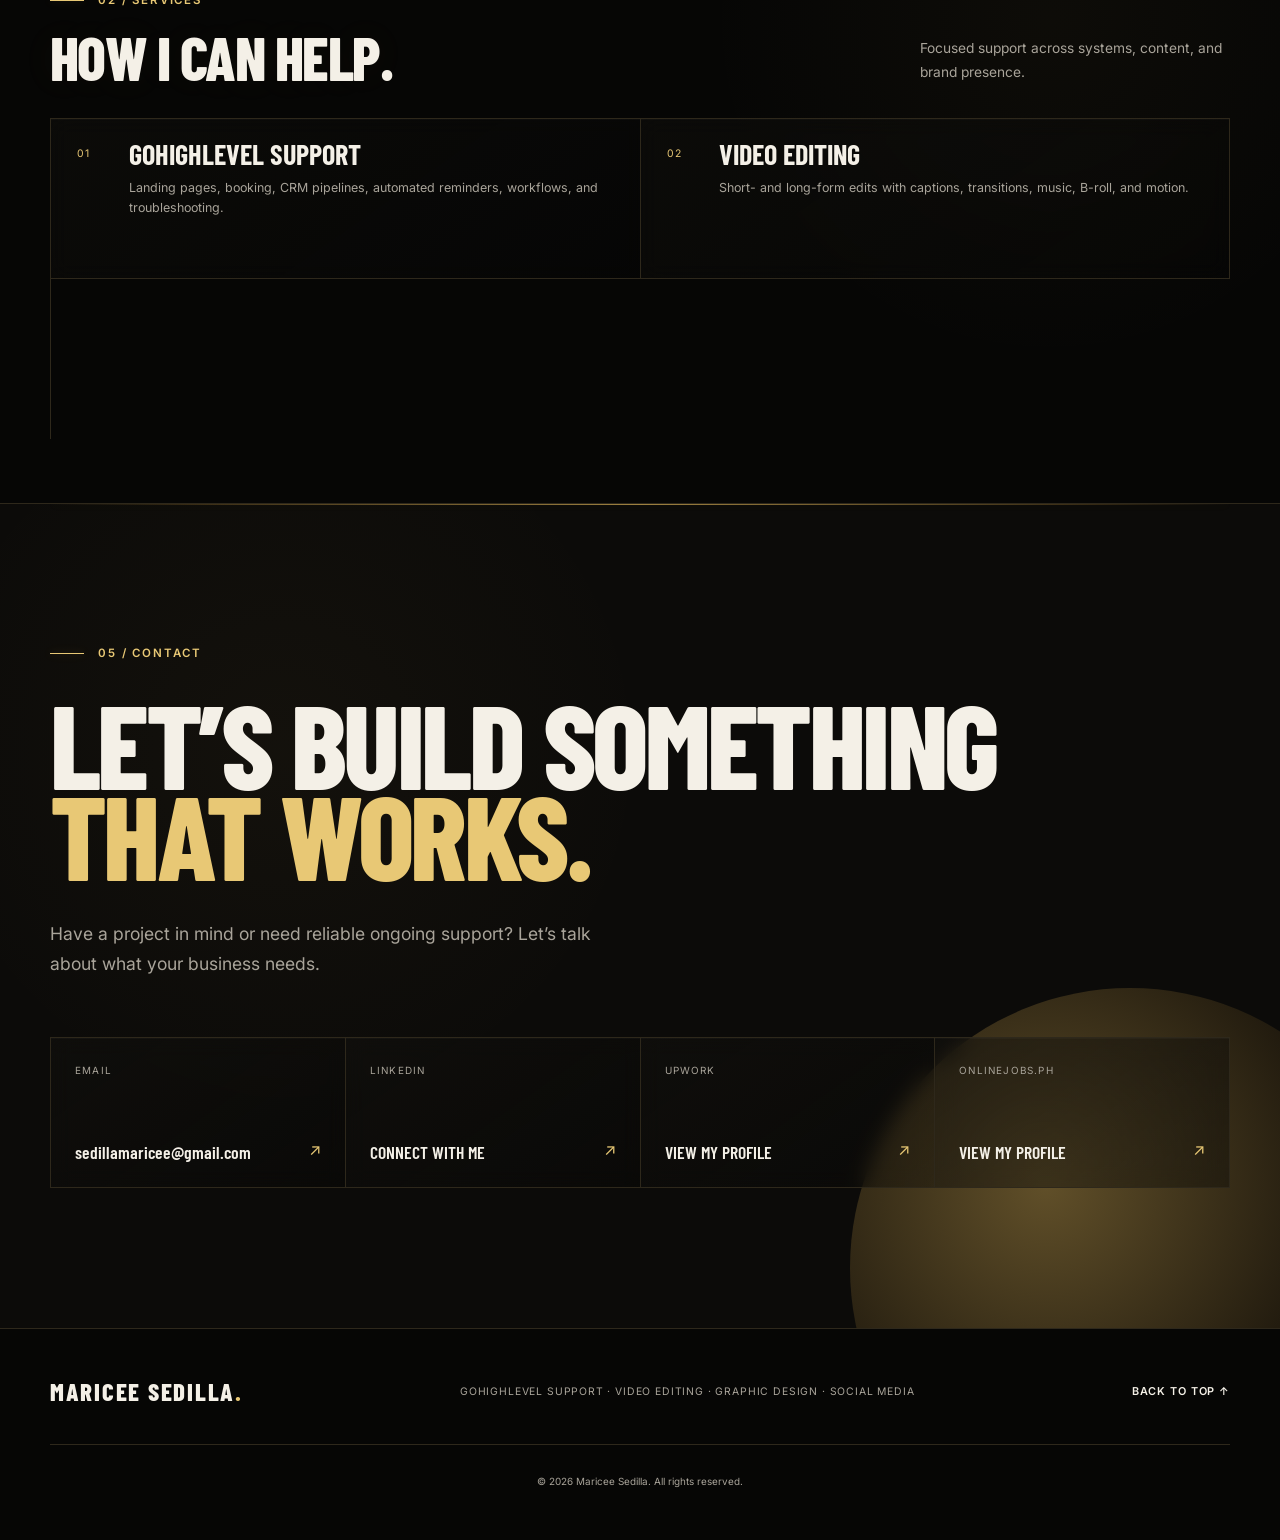
==== commit 6c11e542: "Update portfolio design and mobile styles" ====
--- a/index.html
+++ b/index.html
@@ -9,8 +9,8 @@
   <link rel="preconnect" href="https://fonts.googleapis.com">
   <link rel="preconnect" href="https://fonts.gstatic.com" crossorigin>
   <link href="https://fonts.googleapis.com/css2?family=Barlow+Condensed:wght@600;700;800&family=Inter:wght@400;500;600&display=swap" rel="stylesheet">
-  <link rel="stylesheet" href="styles.css?v=20260817-2">
-  <script src="script.js?v=20260817-2" defer></script>
+  <link rel="stylesheet" href="styles.css?v=20260817-3">
+  <script src="script.js?v=20260817-3" defer></script>
 </head>
 <body>
   <a class="skip-link" href="#main-content">Skip to main content</a>
@@ -85,7 +85,7 @@
         <div class="section-heading section-heading-row skills-heading">
           <div class="skills-heading-title">
             <p class="eyebrow"><span>CORE SKILLS &amp; TOOLS</span></p>
-            <h2 id="skills-title"><span>CORE SKILLS &amp;</span><span>TOOLS</span></h2>
+            <h2 id="skills-title"><span>CORE SKILLS &amp;</span> <span>TOOLS</span></h2>
           </div>
           <div class="skills-core" aria-labelledby="core-skills-title">
             <p class="core-skills-label" id="core-skills-title">CORE SKILLS</p>
--- a/styles.css
+++ b/styles.css
@@ -628,7 +628,7 @@
   .hero-orb { top: 44%; right: -35vw; width: 80vw; }
   .section-heading-row { display: block; margin-bottom: 48px; }
   .section-heading-row > p { margin-top: 24px; }
-  .section-heading h2 { font-size: clamp(3.2rem, 15vw, 5rem); }
+  .section-heading:not(.skills-heading) h2 { font-size: clamp(3.2rem, 15vw, 5rem); }
   .projects { padding: 100px 0; }
   .projects .section-heading-row { margin-bottom: 58px; }
   .services { padding: 56px 0; }
@@ -642,14 +642,15 @@
   .project-card-grid .project-node-slide.is-active > img { animation: none; transform: scale(1.025); }
   .tools-marquee { width: 100%; }
   .skills .container { width: min(100% - 40px, 620px); }
-  .skills .section-heading-row { margin-bottom: 38px; }
+  .skills .section-heading-row { display: block; margin-bottom: 38px; }
   .skills-heading-title,
   .skills-core { width: 100%; min-width: 0; max-width: none; }
-  .skills-heading-title h2 { max-width: 100%; font-size: clamp(2.95rem, 13.25vw, 4.7rem); line-height: .84; overflow-wrap: normal; word-break: normal; }
+  .skills .skills-heading #skills-title { width: 100%; max-width: 100%; font-size: clamp(2.75rem, 12.8vw, 4.7rem); line-height: .84; overflow-wrap: normal; word-break: normal; }
+  .skills-heading-title h2 span { max-width: 100%; }
   .skills-heading .eyebrow { margin-bottom: 22px; }
   .skills-core { margin-top: 28px; }
-  .core-skills-list { gap: 8px; }
-  .core-skills-list li { max-width: 100%; padding: 9px 13px; font-size: .72rem; overflow-wrap: anywhere; white-space: normal; }
+  .core-skills-list { width: 100%; align-items: flex-start; gap: 9px; }
+  .core-skills-list li { min-width: 0; max-width: 100%; flex: 0 1 auto; padding: 9px 14px; font-size: .73rem; overflow-wrap: anywhere; white-space: normal; }
   .primary-automation-stack { margin-bottom: 46px; }
   .primary-stack-showcase { grid-template-columns: 1fr; }
   .primary-tool-item { min-height: 250px; padding: 26px 20px; }
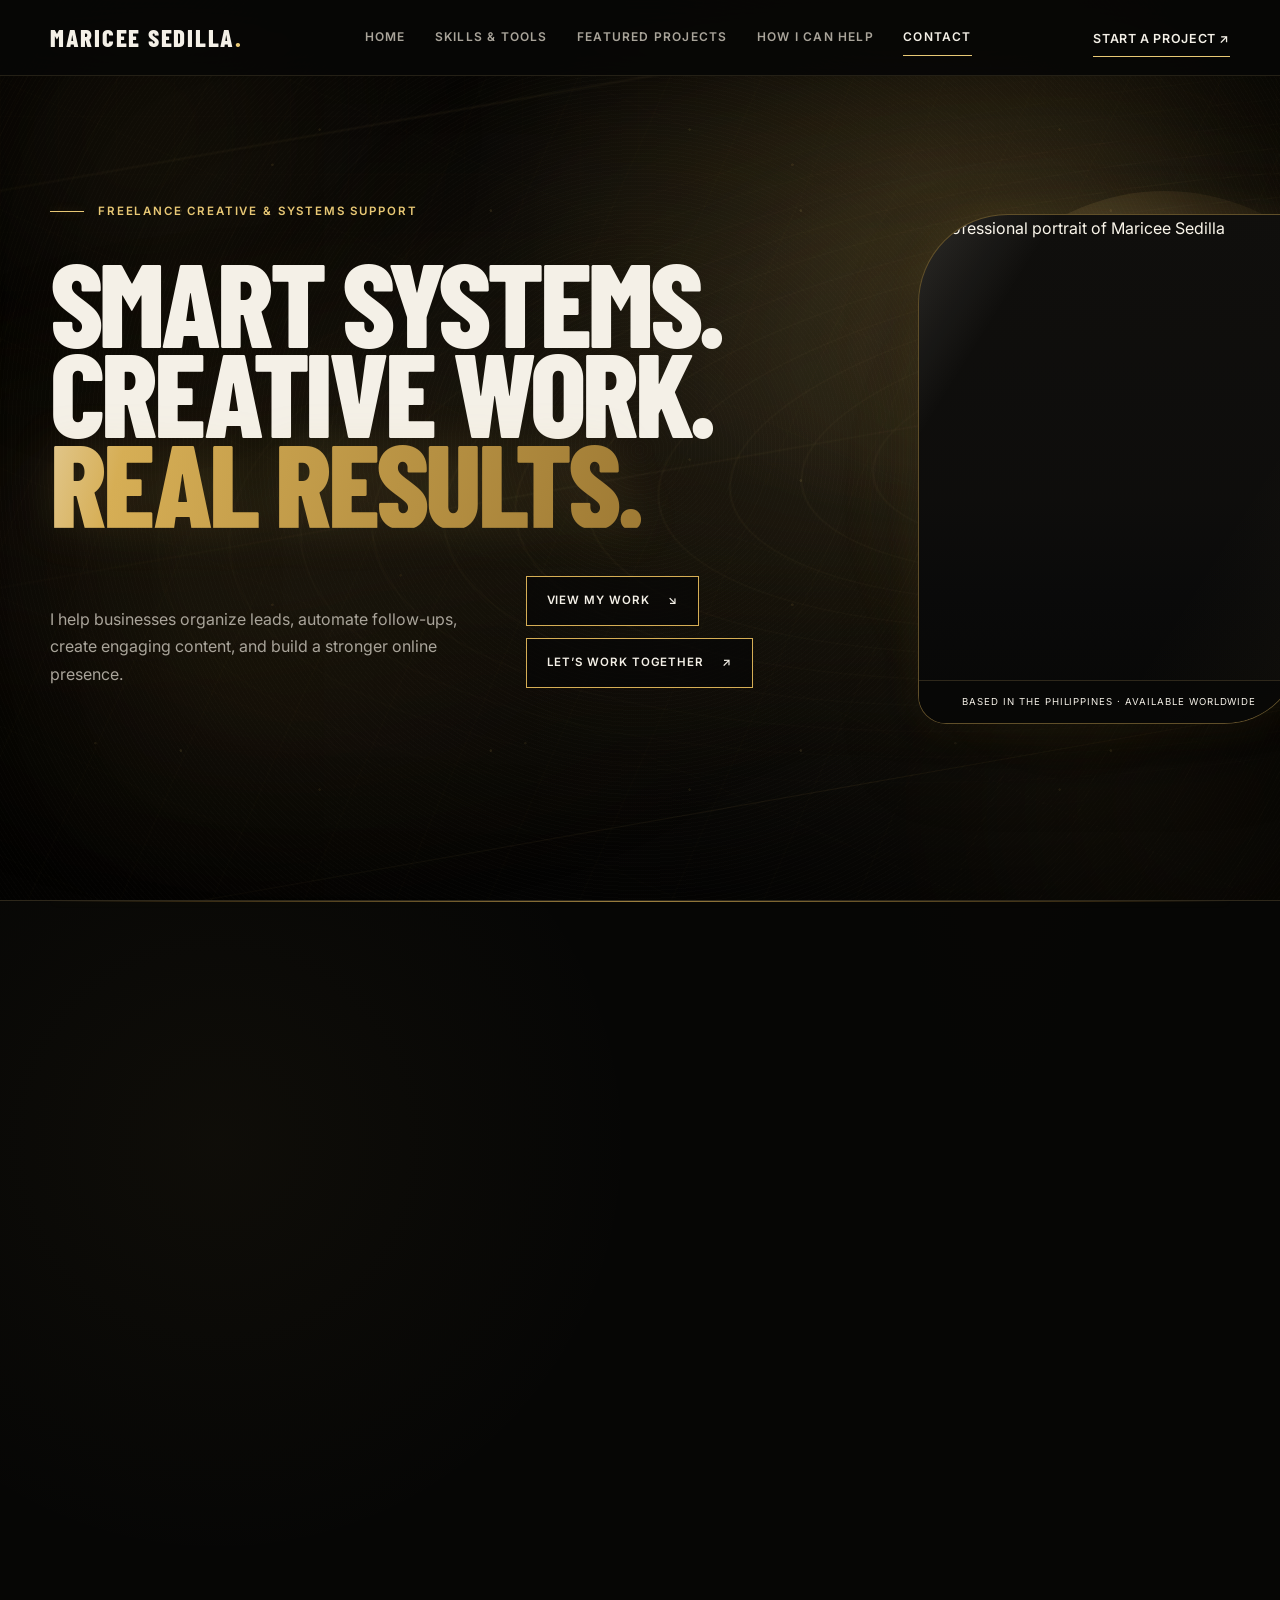
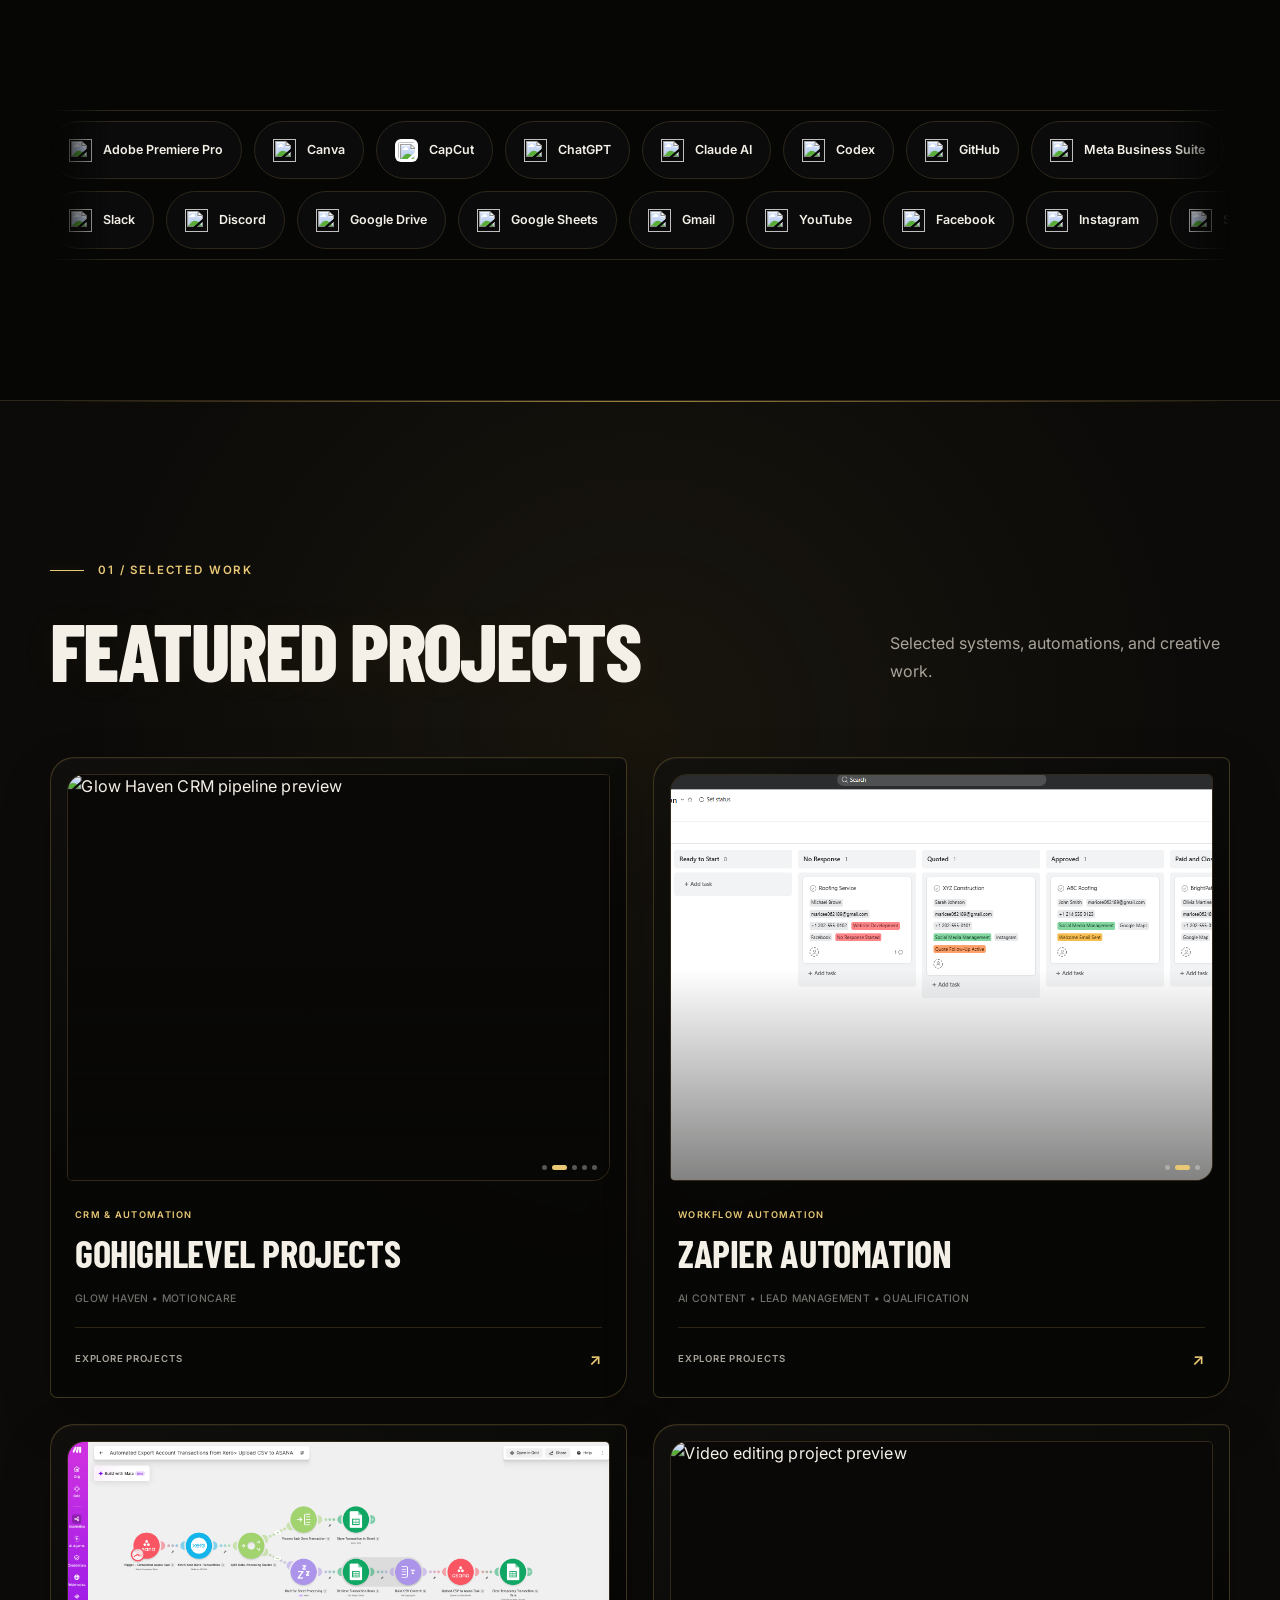
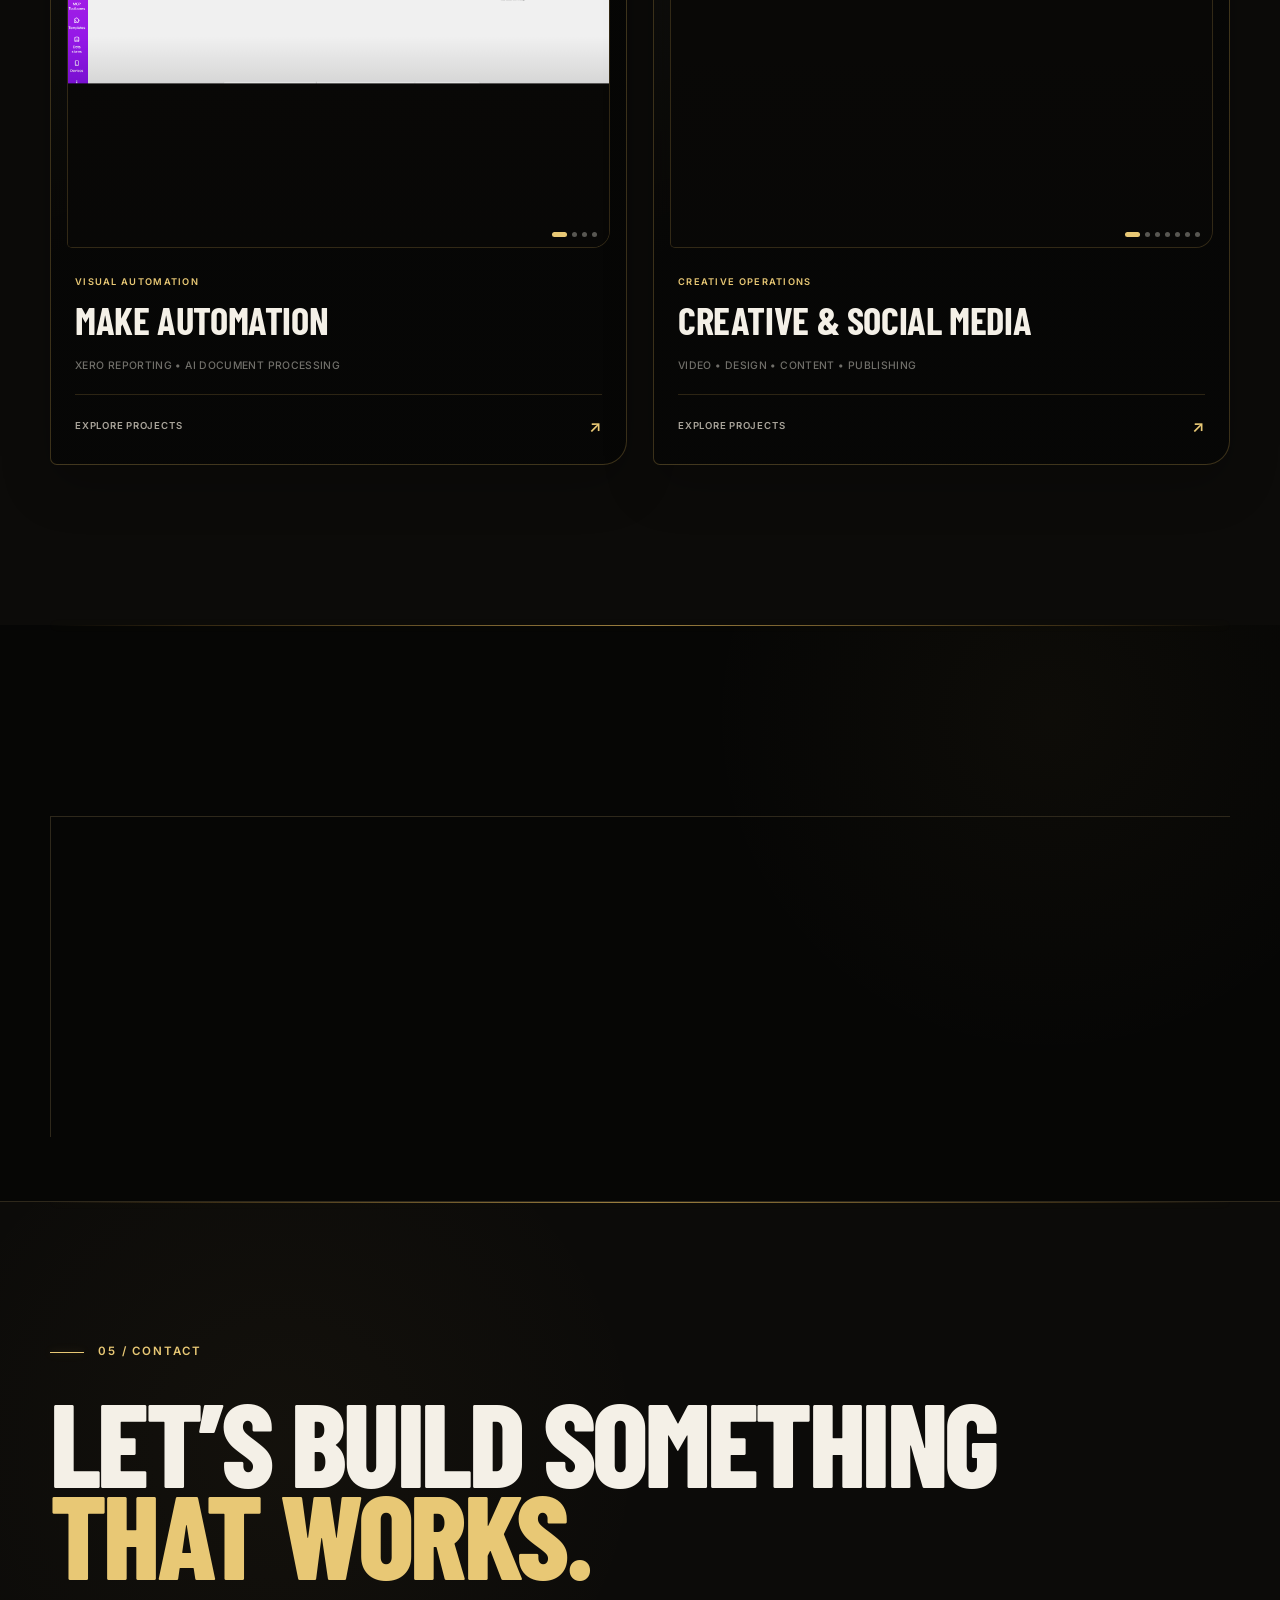
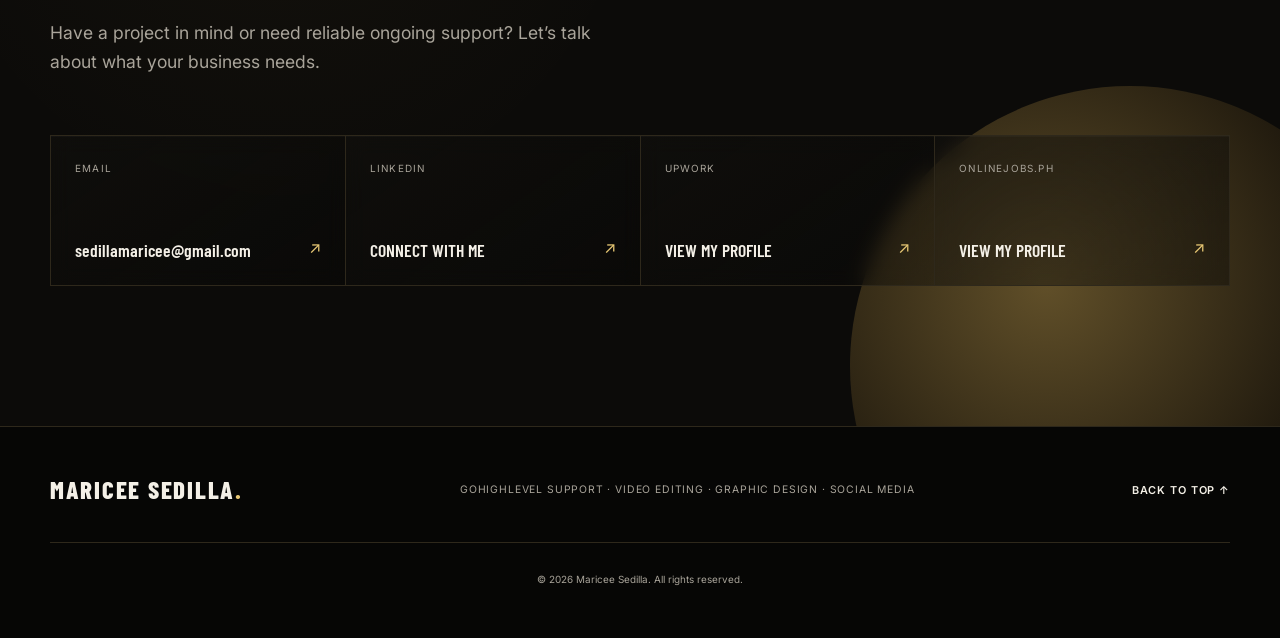
==== commit 014a73e9: "Add Make automation portfolio projects" ====
--- a/index.html
+++ b/index.html
@@ -9,7 +9,7 @@
   <link rel="preconnect" href="https://fonts.googleapis.com">
   <link rel="preconnect" href="https://fonts.gstatic.com" crossorigin>
   <link href="https://fonts.googleapis.com/css2?family=Barlow+Condensed:wght@600;700;800&family=Inter:wght@400;500;600&display=swap" rel="stylesheet">
-  <link rel="stylesheet" href="styles.css?v=20260817-3">
+  <link rel="stylesheet" href="styles.css?v=20260818-1">
   <script src="script.js?v=20260817-3" defer></script>
 </head>
 <body>
@@ -196,6 +196,17 @@
               <span class="project-node-copy"><span class="project-node-category">Workflow Automation</span><strong>Zapier Automation</strong><small>AI Content • Lead Management • Qualification</small><b>Explore Projects <i aria-hidden="true">↗</i></b></span>
             </a>
 
+            <a class="project-node project-node-make" href="./projects/make.html" aria-label="Explore Make automation projects" data-project-node>
+              <div class="project-node-visual" data-node-slider>
+                <span class="project-node-slide is-active"><img src="Image/Make/Xero-Asana-Automation/workflow-overview.png" alt="Automated Xero reporting to Asana workflow preview" loading="lazy"></span>
+                <span class="project-node-slide"><img src="Image/Make/Xero-Asana-Automation/xero-report-automation.png" alt="Xero report automation preview" loading="lazy"></span>
+                <span class="project-node-slide"><img src="Image/Make/AI-Gmail-Attachment-Processor/workflow-overview.png" alt="AI-powered Gmail attachment processor workflow preview" loading="lazy"></span>
+                <span class="project-node-slide"><img src="Image/Make/AI-Gmail-Attachment-Processor/attachment-log.png" alt="AI attachment processing log preview" loading="lazy"></span>
+                <span class="project-node-dots" aria-hidden="true"><i class="is-active"></i><i></i><i></i><i></i></span>
+              </div>
+              <span class="project-node-copy"><span class="project-node-category">Visual Automation</span><strong>Make Automation</strong><small>Xero Reporting • AI Document Processing</small><b>Explore Projects <i aria-hidden="true">↗</i></b></span>
+            </a>
+
             <a class="project-node project-node-creative" href="./projects/creative.html" aria-label="Explore creative and social media projects" data-project-node>
               <div class="project-node-visual" data-node-slider>
                 <span class="project-node-slide is-active"><img src="Image/Video-Editing/Health/health-video-01.png" alt="Video editing project preview" loading="lazy"></span>
--- a/styles.css
+++ b/styles.css
@@ -425,6 +425,7 @@
 .project-card-grid .project-node-slide { transition: opacity .8s ease, visibility .8s ease, transform .48s ease; }
 .project-card-grid .project-node-slide.is-active > img { animation: cinematic-preview-drift 9s ease-in-out infinite alternate; }
 .project-node-ghl .project-node-slide > img { object-fit: contain; background: #090806; }
+.project-node-make .project-node-slide > img { object-fit: contain; background: #090806; }
 .project-node-visual::after { position: absolute; z-index: 2; inset: 0; background: linear-gradient(to top, rgba(7, 7, 6, .5), transparent 52%); content: ""; pointer-events: none; }
 .project-node-dots { position: absolute; z-index: 3; right: 12px; bottom: 10px; display: flex; gap: 5px; }
 .project-node-dots i { width: 5px; height: 5px; border-radius: 99px; background: rgba(243, 239, 229, .34); transition: width .3s ease, background .3s ease; }
@@ -433,7 +434,7 @@
 .project-node-copy strong { grid-column: 1 / -1; font: 700 clamp(1.65rem, 2.3vw, 2.15rem)/.94 var(--heading); letter-spacing: -.01em; text-transform: uppercase; }
 .project-node-copy small { color: var(--text-soft); font-size: .62rem; line-height: 1.45; }
 .project-node-copy b { align-self: end; color: var(--rose); font-size: .56rem; font-weight: 600; letter-spacing: .08em; text-transform: uppercase; }
-.project-card-grid { display: grid; grid-template-columns: repeat(3, minmax(0, 1fr)); align-items: stretch; gap: 26px; }
+.project-card-grid { display: grid; grid-template-columns: repeat(2, minmax(0, 1fr)); align-items: stretch; gap: 26px; }
 .project-card-grid .project-node { grid-area: auto; width: 100%; min-height: 610px; justify-self: stretch; padding: 16px; border-color: rgba(214, 174, 85, .25); border-radius: 24px 7px 24px 7px; background: linear-gradient(155deg, rgba(18, 17, 14, .82), rgba(7, 7, 6, .92) 48%); box-shadow: inset 0 1px 0 rgba(243, 239, 229, .04), 0 20px 50px rgba(0, 0, 0, .22); -webkit-backdrop-filter: blur(14px); backdrop-filter: blur(14px); }
 .project-card-grid .project-node::before { position: absolute; z-index: 4; top: 0; left: -48%; width: 42%; height: 1px; background: linear-gradient(90deg, transparent, rgba(232, 200, 117, .9), transparent); box-shadow: 0 0 12px rgba(214, 174, 85, .35); content: ""; opacity: 0; pointer-events: none; }
 .project-card-grid .project-node::after { --trace-angle: 0deg; position: absolute; z-index: 4; inset: 0; padding: 1px; border-radius: inherit; background: conic-gradient(from var(--trace-angle), transparent 0 70%, rgba(232, 200, 117, .92) 76%, rgba(214, 174, 85, .22) 82%, transparent 89%) border-box; content: ""; opacity: 0; transition: opacity .38s ease; -webkit-mask: linear-gradient(#000 0 0) content-box, linear-gradient(#000 0 0); -webkit-mask-composite: xor; mask-composite: exclude; pointer-events: none; }
@@ -461,6 +462,13 @@
 .project-card-grid .project-node:focus-visible .project-node-copy > b { border-color: rgba(232, 200, 117, .5); color: var(--text); }
 .project-card-grid .project-node:hover .project-node-copy > b i,
 .project-card-grid .project-node:focus-visible .project-node-copy > b i { transform: translate(3px, -3px); }
+
+@media (min-width: 1480px) {
+  .projects .container { width: min(1380px, calc(100% - 72px)); }
+  .project-card-grid { grid-template-columns: repeat(4, minmax(0, 1fr)); gap: 22px; }
+  .project-card-grid .project-node { min-height: 590px; }
+  .project-card-grid .project-node-copy strong { font-size: clamp(2rem, 2.25vw, 2.75rem); }
+}
 
 @keyframes project-edge-highlight {
   0% { left: -48%; opacity: 0; }
@@ -588,7 +596,6 @@
   .about-copy { max-width: 700px; }
   .project-card-grid { grid-template-columns: repeat(2, minmax(0, 1fr)); gap: 24px; }
   .project-card-grid .project-node { min-height: 590px; }
-  .project-card-grid .project-node:last-child { grid-column: 1 / -1; width: calc(50% - 12px); justify-self: center; }
   .primary-tool-item { min-height: 286px; padding: 28px 18px; }
   .primary-tool-logo { width: 126px; height: 126px; padding: 19px; }
   .primary-tool-logo img { width: 88px; height: 88px; max-width: 88px; max-height: 88px; }
@@ -636,8 +643,7 @@
   .service-list { grid-template-columns: 1fr; }
   .service-item { min-height: 0; grid-template-columns: 30px minmax(0, 1fr); gap: 14px; padding: 24px 18px; }
   .project-card-grid { grid-template-columns: minmax(0, 1fr); gap: 20px; }
-  .project-card-grid .project-node,
-  .project-card-grid .project-node:last-child { grid-column: auto; width: 100%; min-height: 560px; }
+  .project-card-grid .project-node { grid-column: auto; width: 100%; min-height: 560px; }
   .project-card-grid .project-node-copy strong { font-size: clamp(2.25rem, 11vw, 3.25rem); }
   .project-card-grid .project-node-slide.is-active > img { animation: none; transform: scale(1.025); }
   .tools-marquee { width: 100%; }
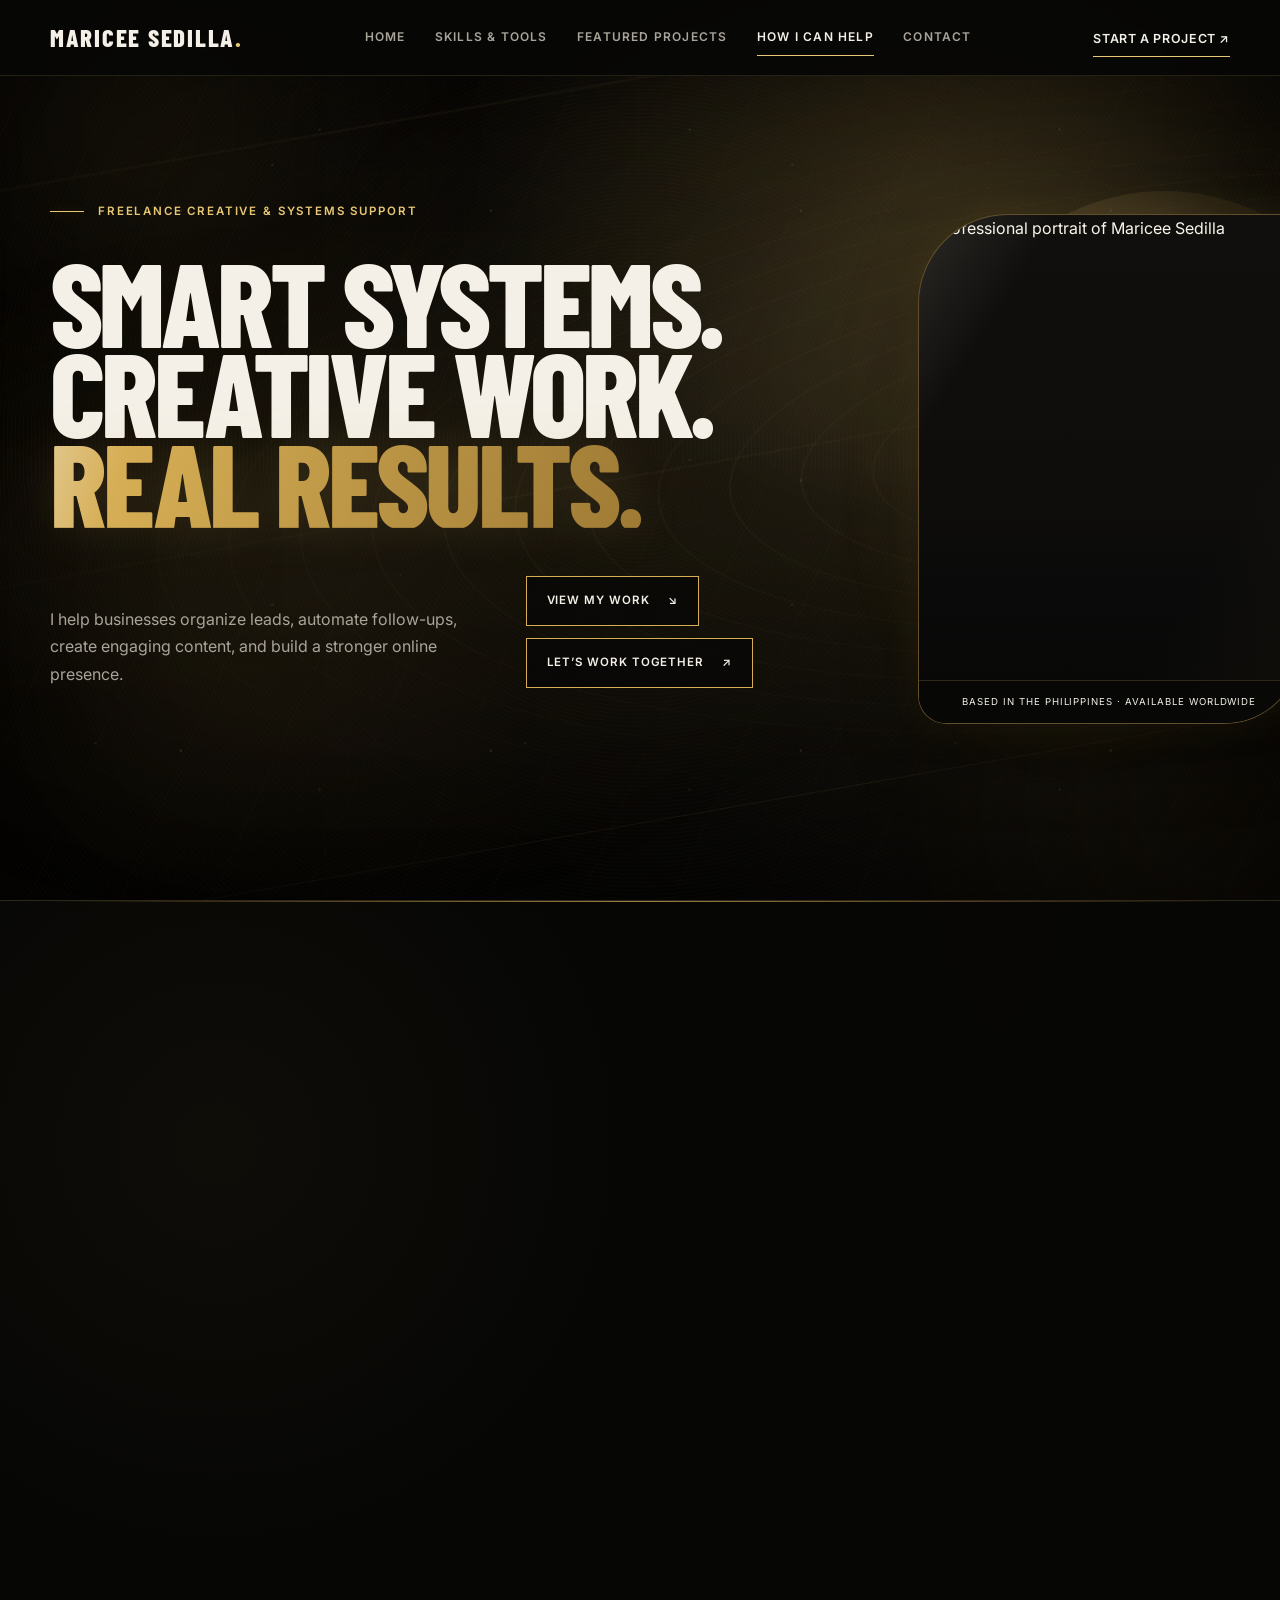
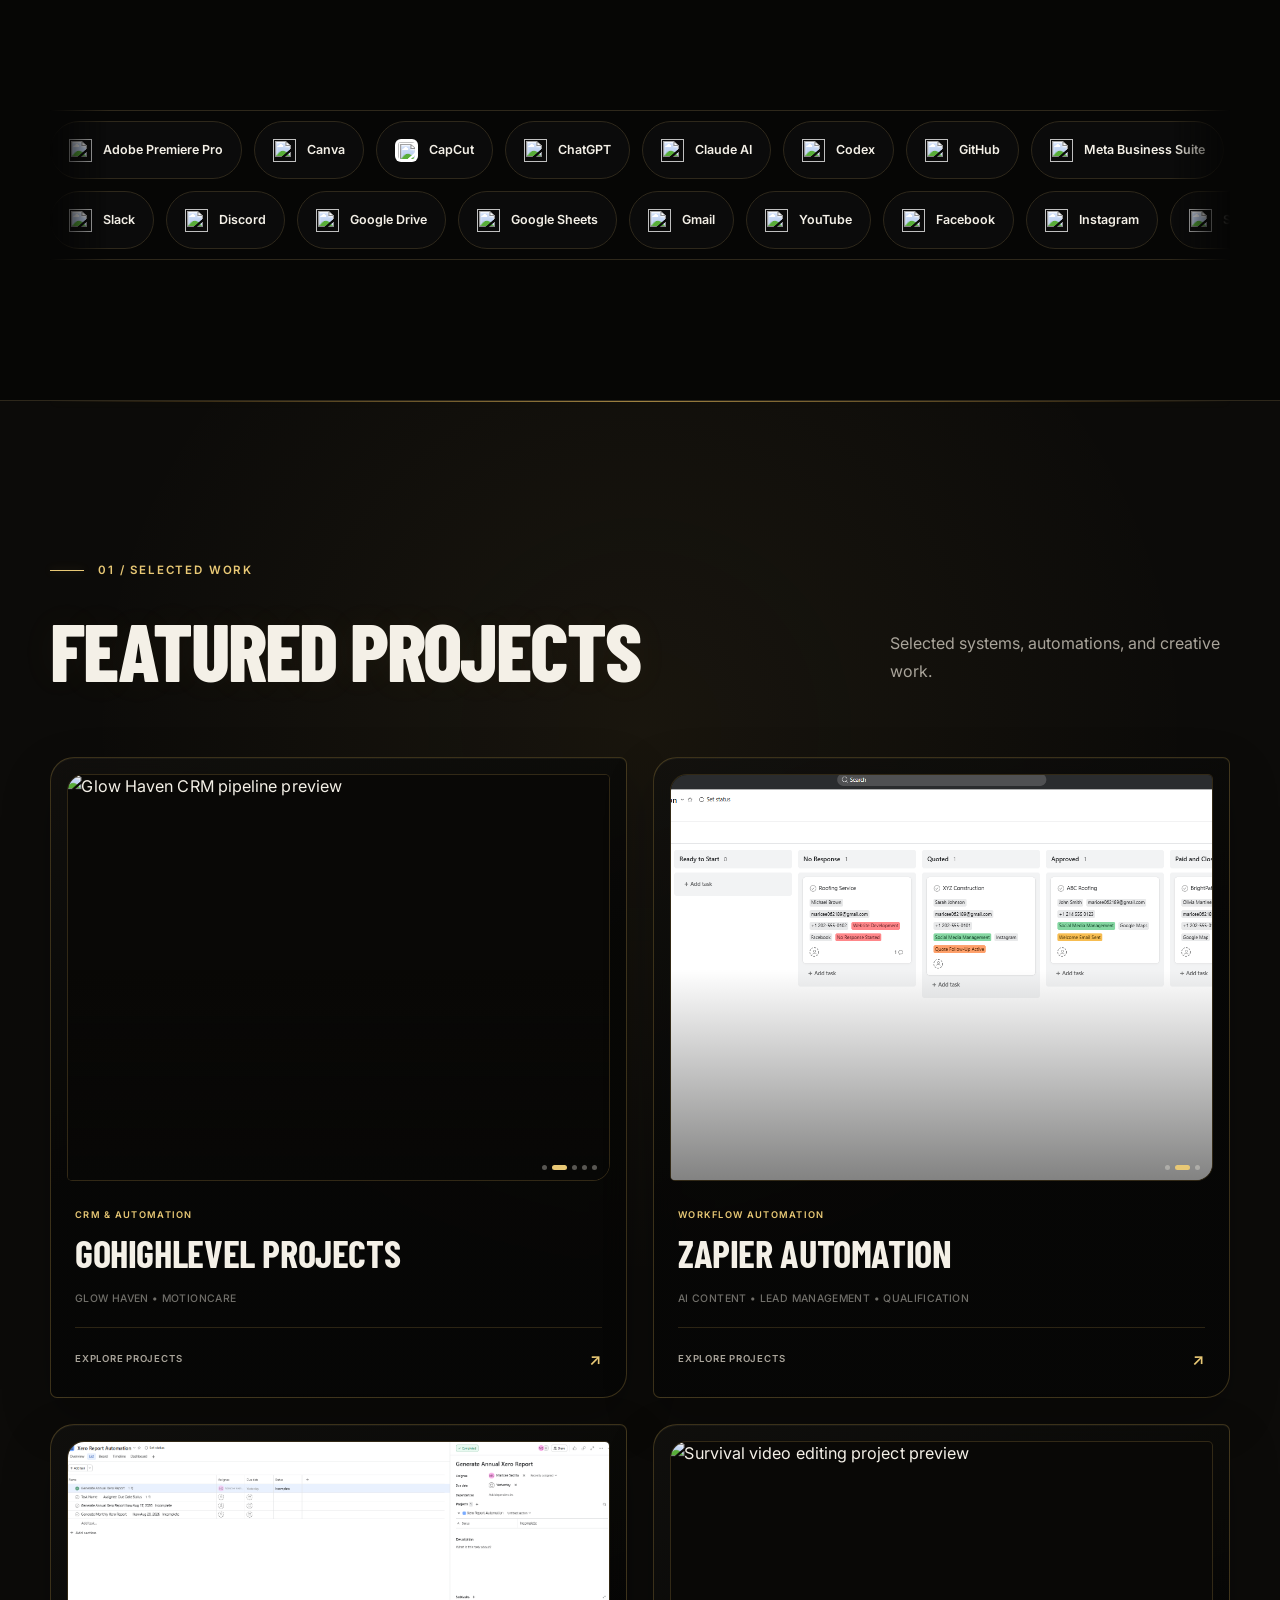
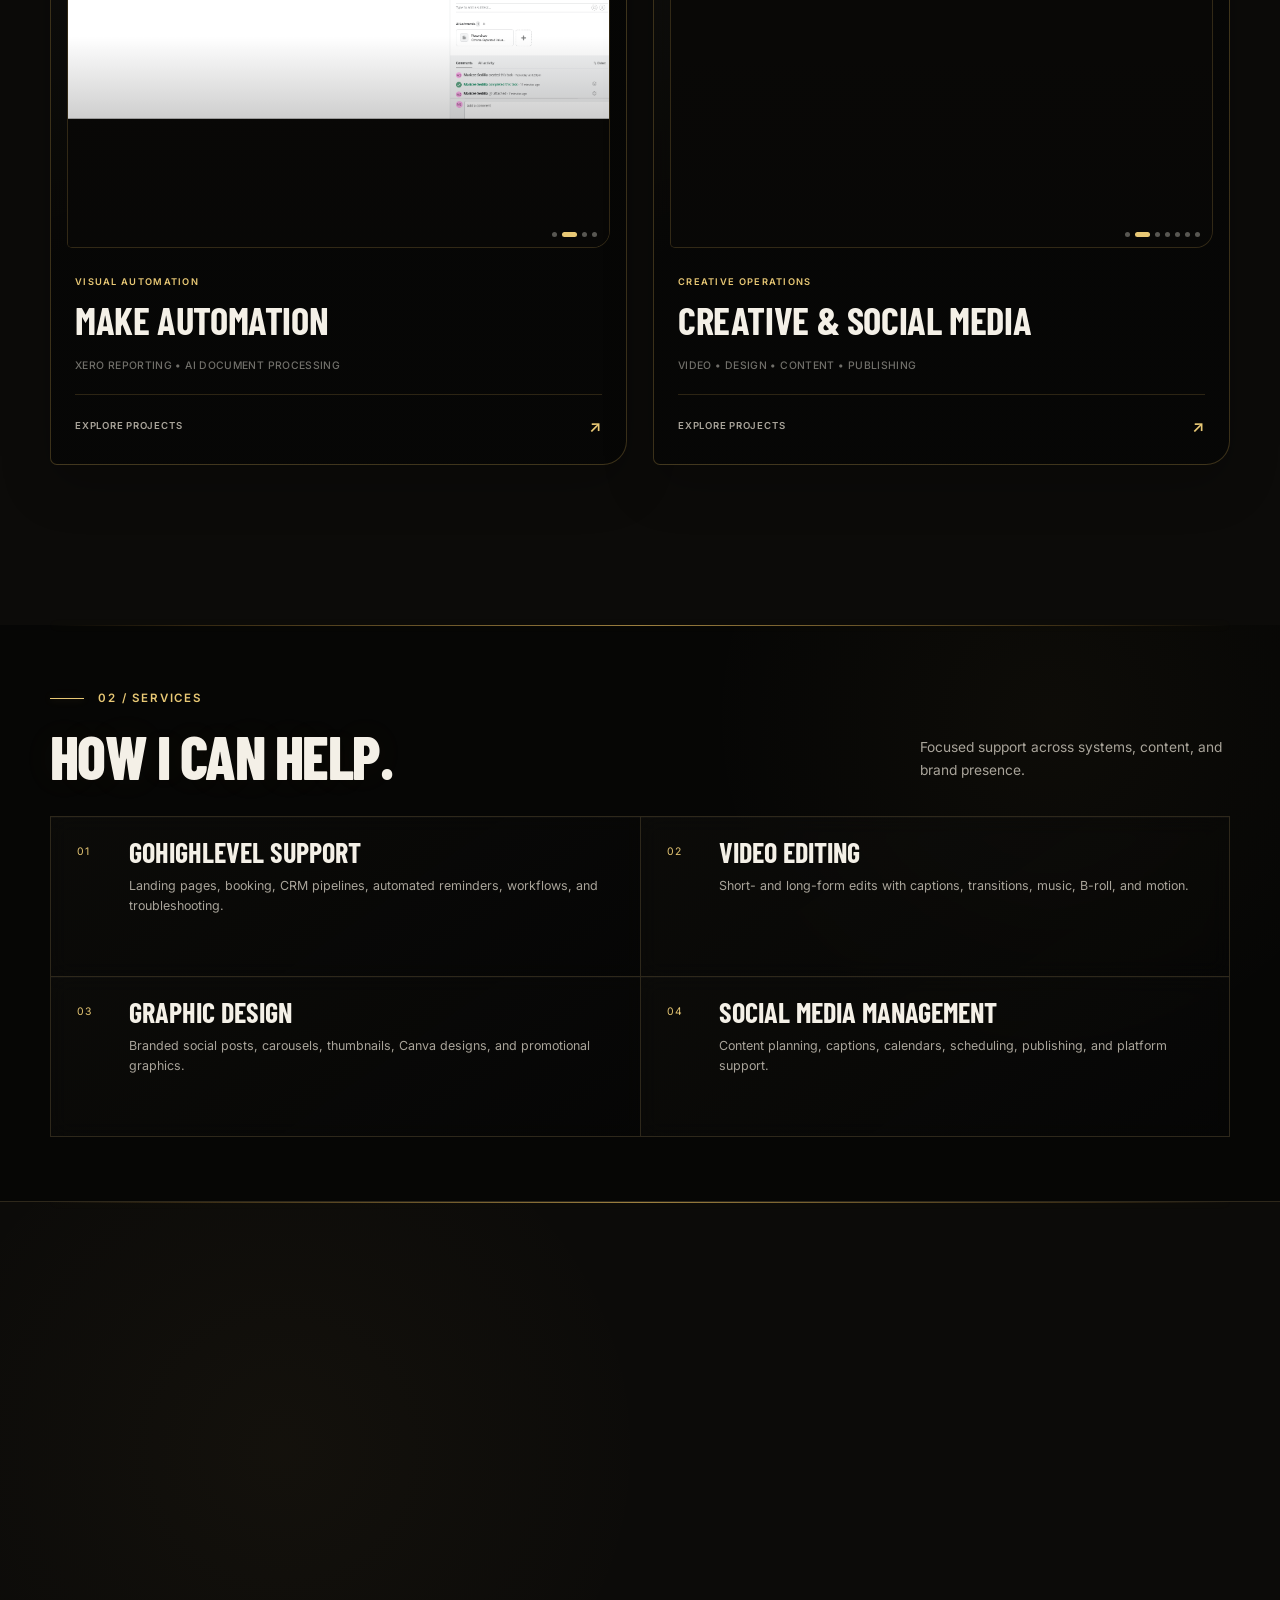
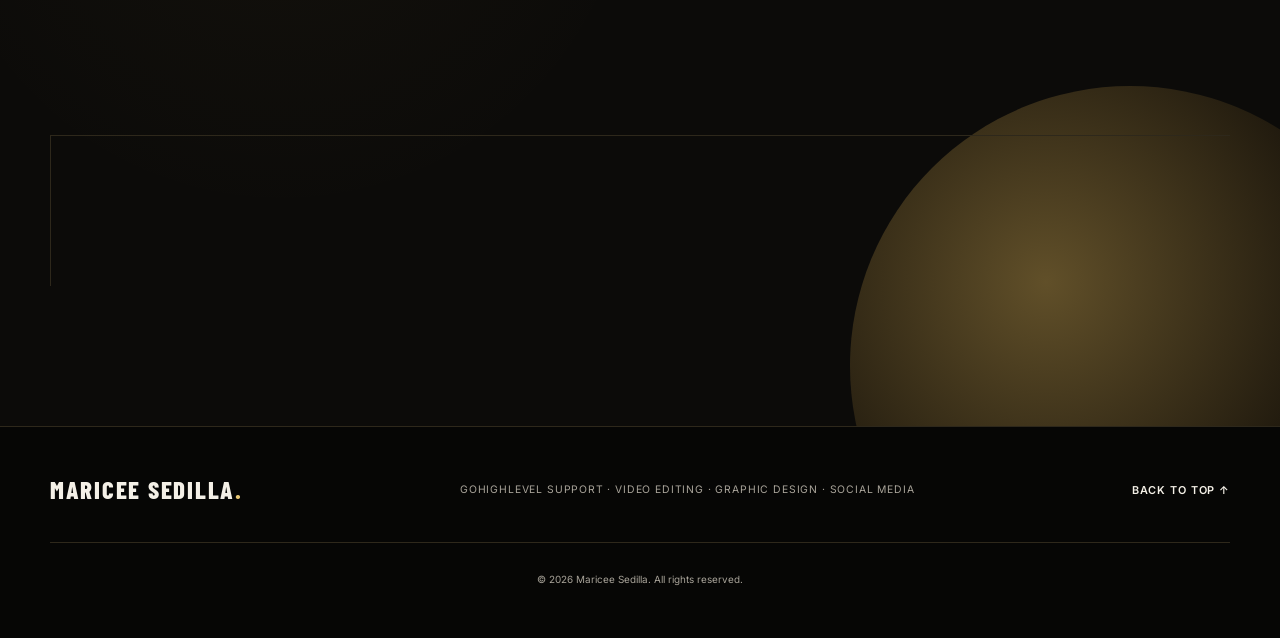
==== commit 9ecf199e: "Add Make automation and mobile responsive updates" ====
--- a/index.html
+++ b/index.html
@@ -9,7 +9,7 @@
   <link rel="preconnect" href="https://fonts.googleapis.com">
   <link rel="preconnect" href="https://fonts.gstatic.com" crossorigin>
   <link href="https://fonts.googleapis.com/css2?family=Barlow+Condensed:wght@600;700;800&family=Inter:wght@400;500;600&display=swap" rel="stylesheet">
-  <link rel="stylesheet" href="styles.css?v=20260818-1">
+  <link rel="stylesheet" href="styles.css?v=20260818-2">
   <script src="script.js?v=20260817-3" defer></script>
 </head>
 <body>
--- a/styles.css
+++ b/styles.css
@@ -595,7 +595,11 @@
   .split-layout { grid-template-columns: 1fr; gap: 60px; }
   .about-copy { max-width: 700px; }
   .project-card-grid { grid-template-columns: repeat(2, minmax(0, 1fr)); gap: 24px; }
-  .project-card-grid .project-node { min-height: 590px; }
+  .project-card-grid .project-node { min-width: 0; min-height: 590px; height: 100%; }
+  .project-card-grid .project-node-ghl { order: 1; }
+  .project-card-grid .project-node-zapier { order: 2; }
+  .project-card-grid .project-node-make { display: flex; order: 3; }
+  .project-card-grid .project-node-creative { order: 4; }
   .primary-tool-item { min-height: 286px; padding: 28px 18px; }
   .primary-tool-logo { width: 126px; height: 126px; padding: 19px; }
   .primary-tool-logo img { width: 88px; height: 88px; max-width: 88px; max-height: 88px; }
@@ -643,9 +647,21 @@
   .service-list { grid-template-columns: 1fr; }
   .service-item { min-height: 0; grid-template-columns: 30px minmax(0, 1fr); gap: 14px; padding: 24px 18px; }
   .project-card-grid { grid-template-columns: minmax(0, 1fr); gap: 20px; }
-  .project-card-grid .project-node { grid-column: auto; width: 100%; min-height: 560px; }
+  .project-card-grid .project-node { grid-column: auto; width: 100%; max-width: 100%; min-width: 0; min-height: 560px; height: auto; }
   .project-card-grid .project-node-copy strong { font-size: clamp(2.25rem, 11vw, 3.25rem); }
+  .project-card-grid .project-node-copy strong,
+  .project-card-grid .project-node-copy small { max-width: 100%; overflow-wrap: break-word; }
+  .project-card-grid .project-node-copy > b { display: flex; visibility: visible; opacity: 1; }
   .project-card-grid .project-node-slide.is-active > img { animation: none; transform: scale(1.025); }
+  .project-card-grid .project-node-make .project-node-slide,
+  .project-card-grid .project-node-make .project-node-slide.is-active,
+  .project-card-grid .project-node-make .project-node-slide > img,
+  .project-card-grid .project-node-make .project-node-slide.is-active > img,
+  .project-card-grid .project-node-make:hover .project-node-slide.is-active,
+  .project-card-grid .project-node-make:hover .project-node-slide.is-active > img,
+  .project-card-grid .project-node-make:focus-visible .project-node-slide.is-active,
+  .project-card-grid .project-node-make:focus-visible .project-node-slide.is-active > img { transform: none; }
+  .project-card-grid .project-node-make .project-node-slide > img { width: 100%; height: 100%; object-fit: contain; }
   .tools-marquee { width: 100%; }
   .skills .container { width: min(100% - 40px, 620px); }
   .skills .section-heading-row { display: block; margin-bottom: 38px; }
